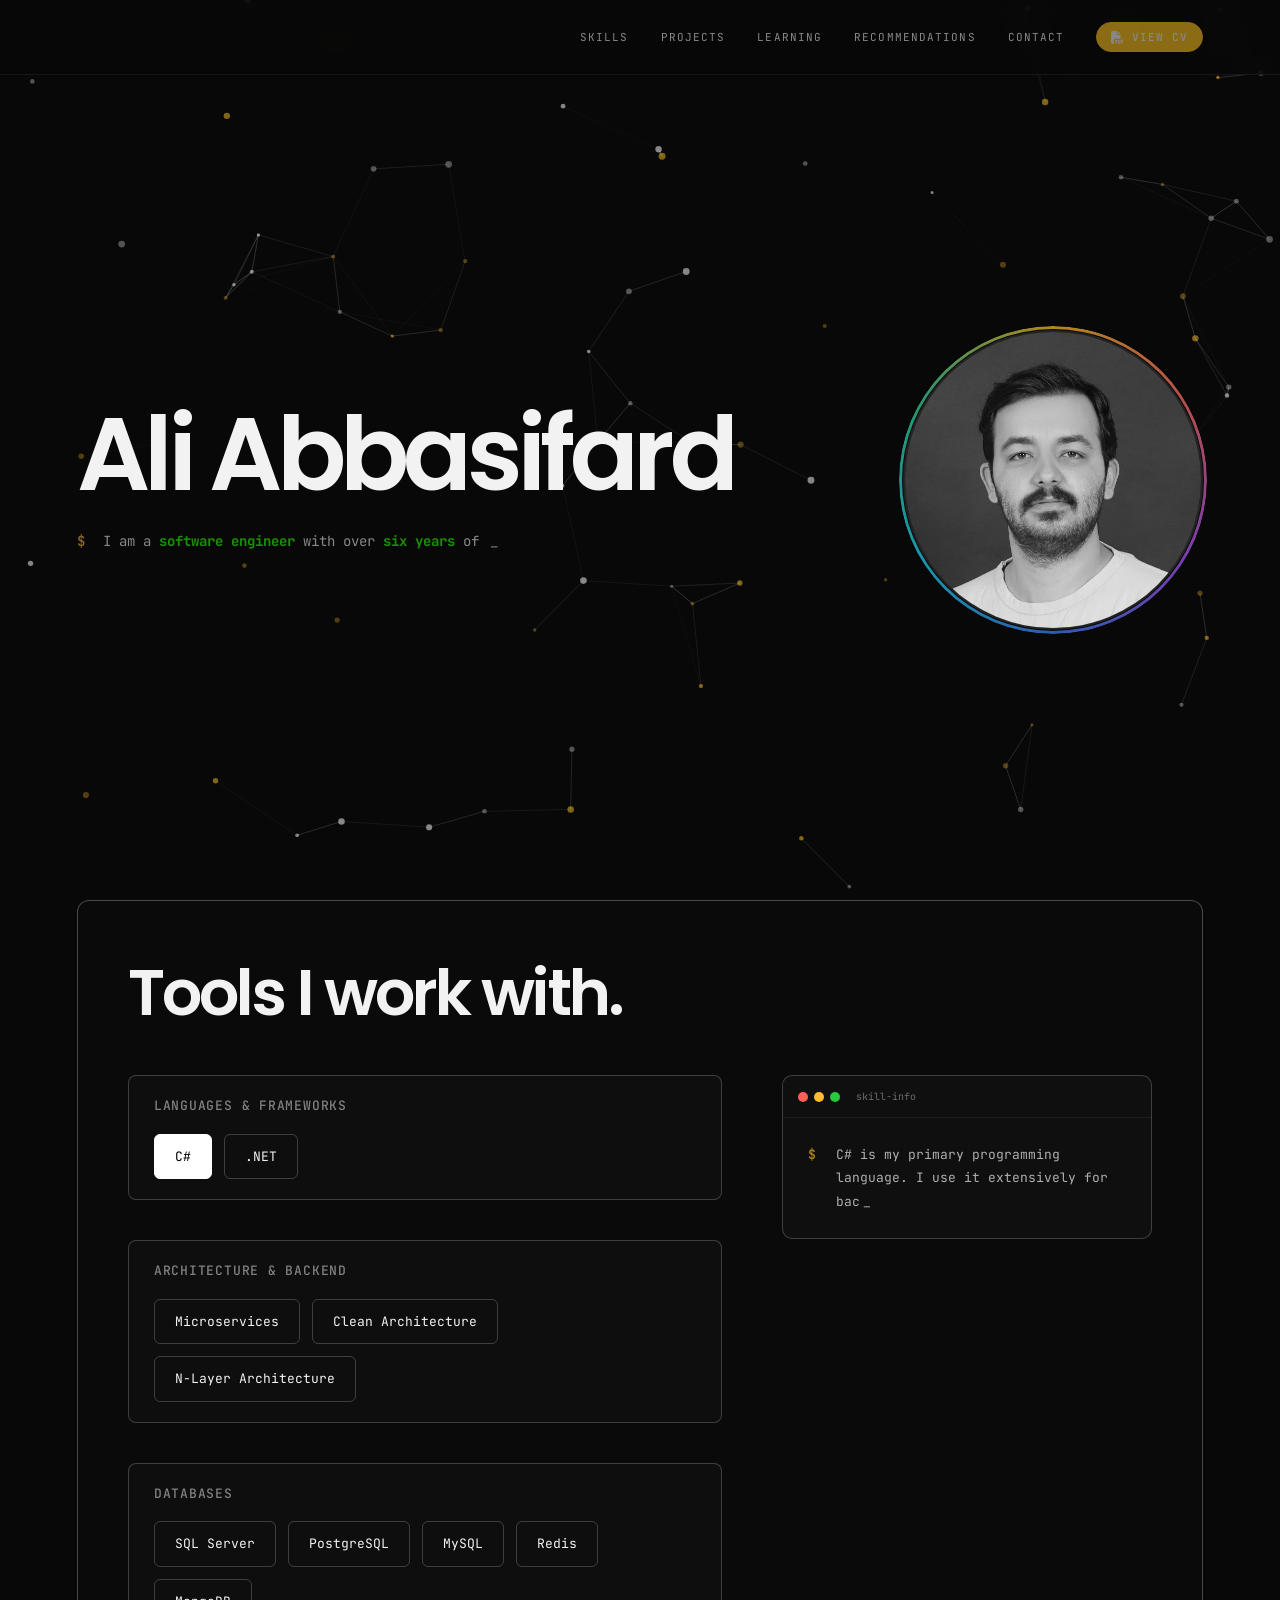
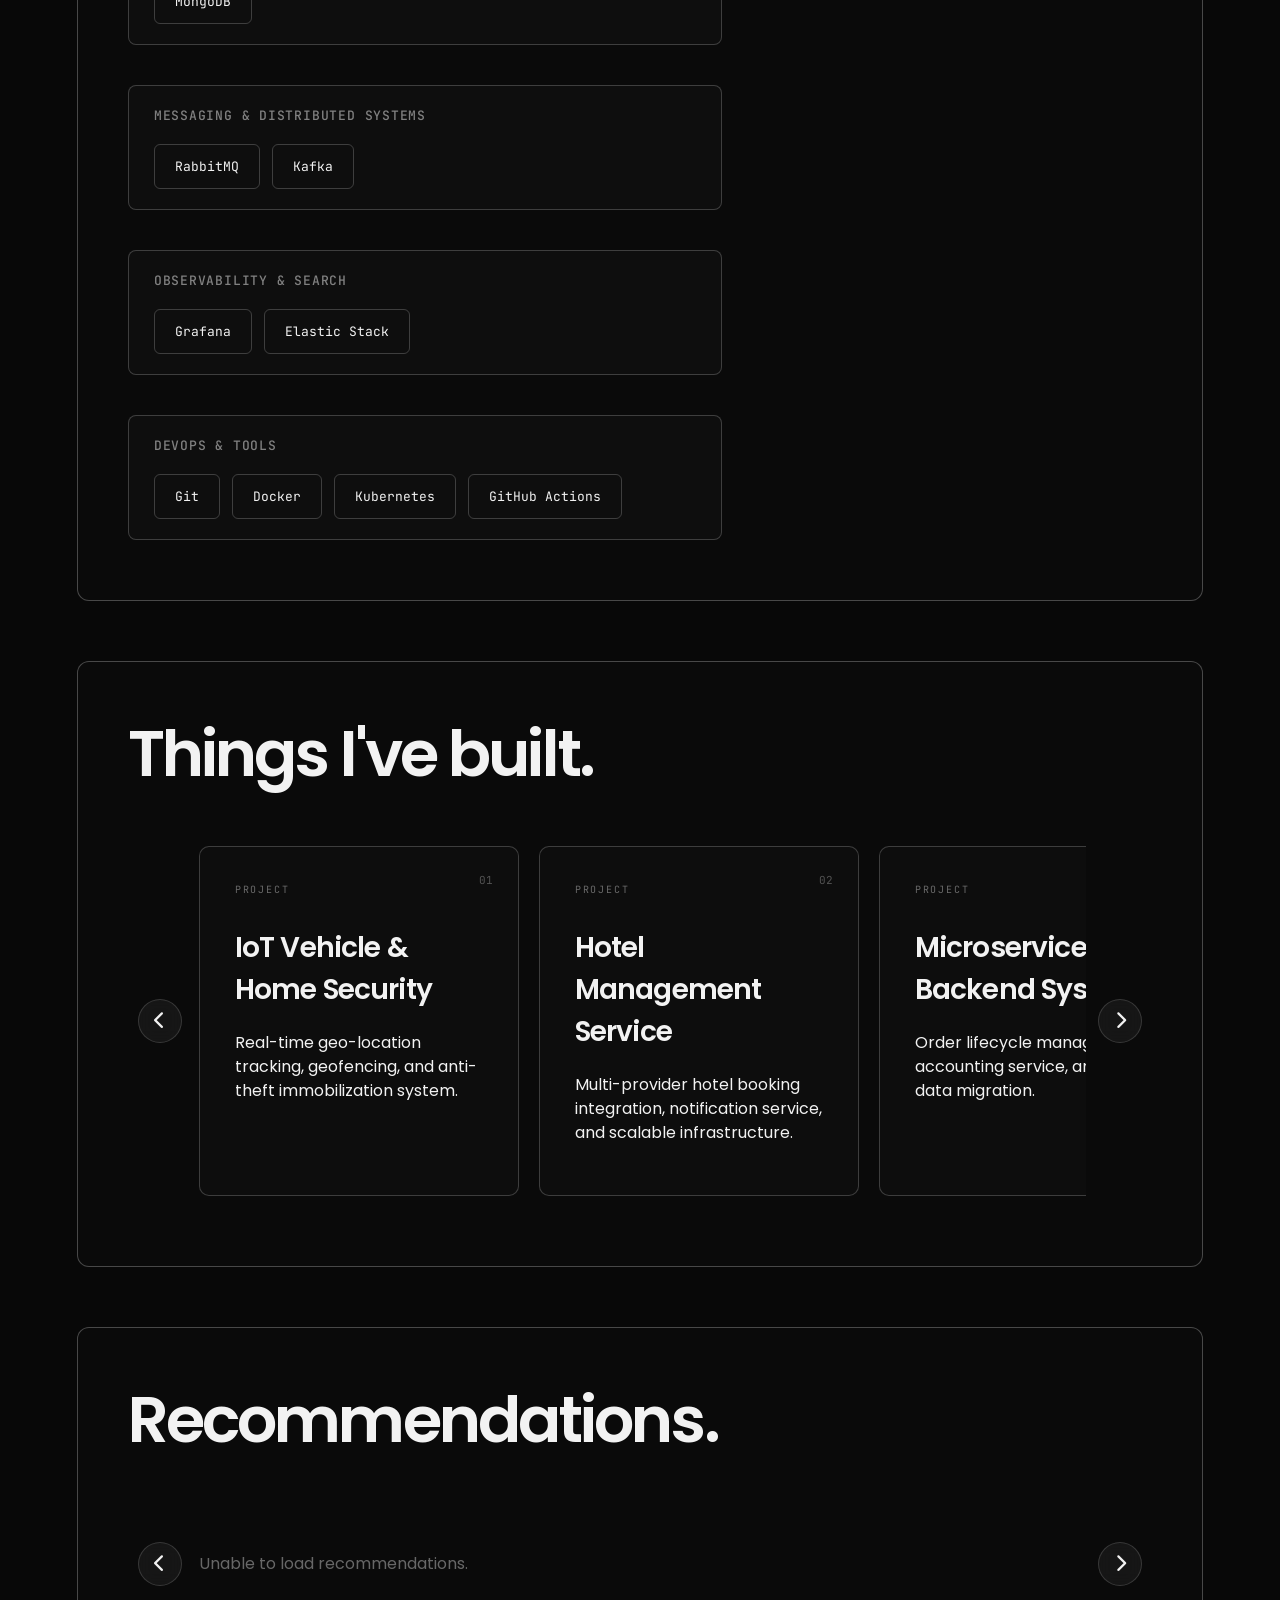
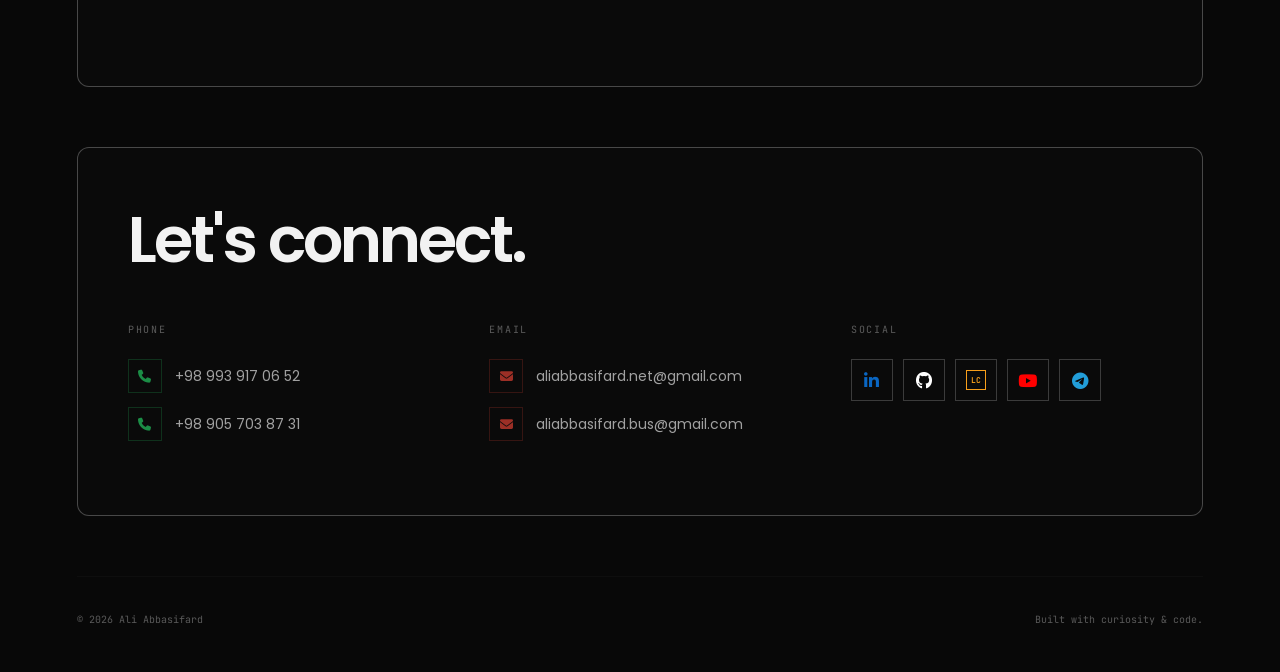
==== index.html @ a23c67a7 "add resume section" ====
<!DOCTYPE html>
<html lang="en">

<head>
    <meta charset="UTF-8">
    <meta name="viewport" content="width=device-width, initial-scale=1.0">
    <meta name="description" content="Ali Abbasifard — Software Engineer">
    <title>Ali Abbasifard | Software Engineer</title>

    <!-- Google Fonts -->
    <link rel="preconnect" href="https://fonts.googleapis.com">
    <link rel="preconnect" href="https://fonts.gstatic.com" crossorigin>
    <link
        href="https://fonts.googleapis.com/css2?family=Poppins:wght@300;400;500;600;700&family=JetBrains+Mono:wght@400;500&display=swap"
        rel="stylesheet">

    <!-- Font Awesome -->
    <link rel="stylesheet" href="https://cdnjs.cloudflare.com/ajax/libs/font-awesome/6.5.2/css/all.min.css">

    <!-- Main CSS -->
    <link rel="stylesheet" href="style.css">
</head>

<body>

    <!-- =====================================================
         ANIMATED BACKGROUND – PARTICLE NETWORK
         ===================================================== -->
    <canvas id="bgCanvas"></canvas>

    <!-- =====================================================
         NAVIGATION – Learning tab ADDED
         ===================================================== -->
    <header class="navbar">
        <nav class="navbar-links">
            <a href="#skills">Skills</a>
            <a href="#projects">Projects</a>
            <a href="learning.html">Learning</a>
            <a href="#recommendations">Recommendations</a>
            <a href="#contact">Contact</a>

            <!-- Single Resume button -->
            <a href="Ali_Abbasifard_Resume.pdf" target="_blank" rel="noopener noreferrer" class="resume-btn">
                <i class="fas fa-file-pdf"></i> View CV
            </a>
        </nav>
    </header>

    <main>
        <!-- =================================================
             HERO
             ================================================= -->
        <section class="hero">
            <div class="hero-content">
                <h1 class="hero-name">Ali Abbasifard</h1>
                <div class="hero-description">
                    <span class="terminal-prompt">$</span>
                    <span id="hero-description-typing" class="typing-text"></span>
                    <span class="typing-cursor">_</span>
                </div>
            </div>

            <div class="hero-profile" aria-label="Profile picture of Ali Abbasifard">
                <div class="profile-image-wrapper">
                    <img src="ali.jpg" alt="Ali Abbasifard">
                    <div class="profile-overlay"></div>
                </div>
            </div>
        </section>

        <!-- =================================================
             SKILLS
             ================================================= -->
        <section class="section skills-section" id="skills">
            <div class="section-header">
                <h2>Tools I work with.</h2>
            </div>

            <div class="skills-container">
                <div class="skills-list">
                    <div class="skill-category">
                        <h3>Languages &amp; Frameworks</h3>
                        <div class="skill-items">
                            <button class="skill-item" data-skill="csharp">C#</button>
                            <button class="skill-item" data-skill="dotnet">.NET</button>
                        </div>
                    </div>
                    <div class="skill-category">
                        <h3>Architecture &amp; Backend</h3>
                        <div class="skill-items">
                            <button class="skill-item" data-skill="microservices">Microservices</button>
                            <button class="skill-item" data-skill="clean-architecture">Clean Architecture</button>
                            <button class="skill-item" data-skill="n-layer">N-Layer Architecture</button>
                        </div>
                    </div>
                    <div class="skill-category">
                        <h3>Databases</h3>
                        <div class="skill-items">
                            <button class="skill-item" data-skill="sql-server">SQL Server</button>
                            <button class="skill-item" data-skill="postgresql">PostgreSQL</button>
                            <button class="skill-item" data-skill="mysql">MySQL</button>
                            <button class="skill-item" data-skill="redis">Redis</button>
                            <button class="skill-item" data-skill="mongodb">MongoDB</button>
                        </div>
                    </div>
                    <div class="skill-category">
                        <h3>Messaging &amp; Distributed Systems</h3>
                        <div class="skill-items">
                            <button class="skill-item" data-skill="rabbitmq">RabbitMQ</button>
                            <button class="skill-item" data-skill="kafka">Kafka</button>
                        </div>
                    </div>
                    <div class="skill-category">
                        <h3>Observability &amp; Search</h3>
                        <div class="skill-items">
                            <button class="skill-item" data-skill="grafana">Grafana</button>
                            <button class="skill-item" data-skill="elastic">Elastic Stack</button>
                        </div>
                    </div>
                    <div class="skill-category">
                        <h3>DevOps &amp; Tools</h3>
                        <div class="skill-items">
                            <button class="skill-item" data-skill="git">Git</button>
                            <button class="skill-item" data-skill="docker">Docker</button>
                            <button class="skill-item" data-skill="kubernetes">Kubernetes</button>
                            <button class="skill-item" data-skill="github-actions">GitHub Actions</button>
                        </div>
                    </div>
                </div>

                <div id="skill-explanation" class="skill-explanation">
                    <div class="skill-terminal-header">
                        <span class="dot-red"></span>
                        <span class="dot-yellow"></span>
                        <span class="dot-green"></span>
                        <label>skill-info</label>
                    </div>
                    <div class="skill-terminal-body">
                        <span class="terminal-prompt">$</span>
                        <span id="skill-explanation-text"></span>
                    </div>
                </div>
            </div>
        </section>

        <!-- =================================================
             PROJECTS – horizontal scroll with arrows
             ================================================= -->
        <section class="section projects-section" id="projects">
            <div class="section-header">
                <h2>Things I've built.</h2>
            </div>

            <div class="projects-scroll-wrapper">
                <button class="scroll-btn scroll-left" aria-label="Scroll left">
                    <i class="fas fa-chevron-left"></i>
                </button>

                <div class="projects-scroll-container" id="projectsScroll">
                    <div class="projects-grid">
                        <!-- PROJECT 1 – IoT Vehicle -->
                        <article class="project-card" data-project="1">
                            <span class="project-number">01</span>
                            <p class="project-label">PROJECT</p>
                            <h3>IoT Vehicle &amp; Home Security</h3>
                            <p>Real-time geo-location tracking, geofencing, and anti-theft immobilization system.</p>
                            <div class="project-animation">
                                <div class="map-scene">
                                    <svg class="map-svg" viewBox="0 0 400 300" preserveAspectRatio="xMidYMid meet">
                                        <rect width="400" height="300" fill="url(#bgGrad1)" rx="10" />
                                        <defs>
                                            <style>
                                                @keyframes gps1 {

                                                    0%,
                                                    20% {
                                                        opacity: 1;
                                                    }

                                                    21%,
                                                    100% {
                                                        opacity: 0;
                                                    }
                                                }

                                                @keyframes gps2 {

                                                    0%,
                                                    20% {
                                                        opacity: 0;
                                                    }

                                                    21%,
                                                    40% {
                                                        opacity: 1;
                                                    }

                                                    41%,
                                                    100% {
                                                        opacity: 0;
                                                    }
                                                }

                                                @keyframes gps3 {

                                                    0%,
                                                    40% {
                                                        opacity: 0;
                                                    }

                                                    41%,
                                                    60% {
                                                        opacity: 1;
                                                    }

                                                    61%,
                                                    100% {
                                                        opacity: 0;
                                                    }
                                                }

                                                @keyframes gps4 {

                                                    0%,
                                                    60% {
                                                        opacity: 0;
                                                    }

                                                    61%,
                                                    80% {
                                                        opacity: 1;
                                                    }

                                                    81%,
                                                    100% {
                                                        opacity: 0;
                                                    }
                                                }

                                                @keyframes gps5 {

                                                    0%,
                                                    80% {
                                                        opacity: 0;
                                                    }

                                                    81%,
                                                    100% {
                                                        opacity: 1;
                                                    }
                                                }

                                                .coord1 {
                                                    animation: gps1 4s infinite;
                                                }

                                                .coord2 {
                                                    animation: gps2 4s infinite;
                                                }

                                                .coord3 {
                                                    animation: gps3 4s infinite;
                                                }

                                                .coord4 {
                                                    animation: gps4 4s infinite;
                                                }

                                                .coord5 {
                                                    animation: gps5 4s infinite;
                                                }
                                            </style>
                                            <radialGradient id="bgGrad1" cx="30%" cy="40%" r="70%">
                                                <stop offset="0%" stop-color="#1a2a3a" />
                                                <stop offset="100%" stop-color="#0d1520" />
                                            </radialGradient>
                                            <filter id="glow1">
                                                <feDropShadow dx="0" dy="0" stdDeviation="4" flood-color="#fbbf24"
                                                    flood-opacity="0.6" />
                                            </filter>
                                        </defs>
                                        <g opacity="0.15">
                                            <line x1="0" y1="100" x2="400" y2="100" stroke="rgba(255,255,255,0.05)"
                                                stroke-width="1" />
                                            <line x1="0" y1="200" x2="400" y2="200" stroke="rgba(255,255,255,0.05)"
                                                stroke-width="1" />
                                            <line x1="133" y1="0" x2="133" y2="300" stroke="rgba(255,255,255,0.05)"
                                                stroke-width="1" />
                                            <line x1="266" y1="0" x2="266" y2="300" stroke="rgba(255,255,255,0.05)"
                                                stroke-width="1" />
                                        </g>
                                        <g>
                                            <path d="M 30 230 Q 200 40 370 230" fill="none" stroke="rgba(0,0,0,0.4)"
                                                stroke-width="28" stroke-linecap="round" />
                                            <path d="M 30 230 Q 200 40 370 230" fill="none" stroke="#2d3748"
                                                stroke-width="24" stroke-linecap="round" />
                                            <path d="M 30 230 Q 200 40 370 230" fill="none" stroke="#fbbf24"
                                                stroke-width="2" stroke-dasharray="6 10" stroke-linecap="round" />
                                            <path d="M 30 230 Q 200 40 370 230" fill="none" stroke="#3b82f6"
                                                stroke-width="3" stroke-dasharray="4 12" stroke-linecap="round"
                                                opacity="0.6">
                                                <animate attributeName="stroke-dashoffset" from="0" to="100" dur="2s"
                                                    repeatCount="indefinite" />
                                            </path>
                                        </g>
                                        <g>
                                            <animateMotion dur="4s" repeatCount="indefinite"
                                                path="M 30 230 Q 200 40 370 230" rotate="auto" />
                                            <text x="0" y="0"
                                                font-family="'Font Awesome 6 Free', 'Font Awesome 6 Pro', sans-serif"
                                                font-weight="900" font-size="32" fill="#fbbf24" text-anchor="middle"
                                                dominant-baseline="central" filter="url(#glow1)">
                                                
                                            </text>
                                            <g text-anchor="middle" dominant-baseline="central"
                                                font-family="'JetBrains Mono', monospace" font-size="9" fill="#22c55e">
                                                <text x="0" y="-28" class="coord1">📍 12.3456, 67.8901</text>
                                                <text x="0" y="-28" class="coord2">📍 12.3489, 67.8923</text>
                                                <text x="0" y="-28" class="coord3">📍 12.3521, 67.8954</text>
                                                <text x="0" y="-28" class="coord4">📍 12.3556, 67.8980</text>
                                                <text x="0" y="-28" class="coord5">📍 12.3590, 67.9005</text>
                                            </g>
                                        </g>
                                        <g>
                                            <circle cx="30" cy="230" r="14" fill="#22c55e" opacity="0.9" />
                                            <circle cx="30" cy="230" r="6" fill="#fff" />
                                            <text x="30" y="260" font-family="'JetBrains Mono', monospace"
                                                font-size="11" font-weight="700" fill="#22c55e"
                                                text-anchor="middle">A</text>
                                        </g>
                                        <g>
                                            <circle cx="370" cy="230" r="14" fill="#ef4444" opacity="0.9" />
                                            <circle cx="370" cy="230" r="6" fill="#fff" />
                                            <text x="370" y="260" font-family="'JetBrains Mono', monospace"
                                                font-size="11" font-weight="700" fill="#ef4444"
                                                text-anchor="middle">B</text>
                                            <circle cx="370" cy="230" r="20" fill="none" stroke="rgba(239,68,68,0.4)"
                                                stroke-width="2">
                                                <animate attributeName="r" from="14" to="28" dur="1.5s"
                                                    repeatCount="indefinite" />
                                                <animate attributeName="opacity" from="0.8" to="0" dur="1.5s"
                                                    repeatCount="indefinite" />
                                            </circle>
                                        </g>
                                        <text x="50" y="130" font-size="22" opacity="0.3">🌳</text>
                                        <text x="320" y="100" font-size="20" opacity="0.3">🌲</text>
                                        <text x="100" y="50" font-size="18" opacity="0.2">🏢</text>
                                        <text x="280" y="60" font-size="18" opacity="0.2">🏢</text>
                                        <text x="-40" y="40" font-size="30" opacity="0.1">
                                            ☁️
                                            <animate attributeName="x" from="-40" to="440" dur="15s"
                                                repeatCount="indefinite" />
                                        </text>
                                        <text x="440" y="80" font-size="25" opacity="0.1">
                                            ☁️
                                            <animate attributeName="x" from="440" to="-40" dur="15s"
                                                repeatCount="indefinite" />
                                        </text>
                                    </svg>
                                </div>
                            </div>
                        </article>

                        <!-- PROJECT 2 – Hotel Management -->
                        <article class="project-card" data-project="2">
                            <span class="project-number">02</span>
                            <p class="project-label">PROJECT</p>
                            <h3>Hotel Management Service</h3>
                            <p>Multi-provider hotel booking integration, notification service, and scalable
                                infrastructure.</p>
                            <div class="project-animation">
                                <div class="hotel-scene">
                                    <svg class="hotel-svg" viewBox="0 0 400 300" preserveAspectRatio="xMidYMid meet">
                                        <defs>
                                            <radialGradient id="hotelBg" cx="50%" cy="60%" r="80%">
                                                <stop offset="0%" stop-color="#1a2a3a" />
                                                <stop offset="100%" stop-color="#0d1520" />
                                            </radialGradient>
                                            <linearGradient id="buildingGrad" x1="0%" y1="0%" x2="0%" y2="100%">
                                                <stop offset="0%" stop-color="#4a5568" />
                                                <stop offset="100%" stop-color="#2d3748" />
                                            </linearGradient>
                                            <filter id="hotelGlow">
                                                <feDropShadow dx="0" dy="0" stdDeviation="3" flood-color="#fbbf24"
                                                    flood-opacity="0.4" />
                                            </filter>
                                        </defs>
                                        <rect width="400" height="300" fill="url(#hotelBg)" rx="10" />
                                        <g opacity="0.3">
                                            <circle cx="50" cy="30" r="1.5" fill="#fff">
                                                <animate attributeName="opacity" values="0.3;1;0.3" dur="2s"
                                                    repeatCount="indefinite" />
                                            </circle>
                                            <circle cx="120" cy="20" r="1" fill="#fff">
                                                <animate attributeName="opacity" values="0.5;1;0.5" dur="3s"
                                                    repeatCount="indefinite" />
                                            </circle>
                                            <circle cx="200" cy="15" r="1.5" fill="#fff">
                                                <animate attributeName="opacity" values="0.2;1;0.2" dur="2.5s"
                                                    repeatCount="indefinite" />
                                            </circle>
                                            <circle cx="300" cy="25" r="1" fill="#fff">
                                                <animate attributeName="opacity" values="0.4;1;0.4" dur="3.5s"
                                                    repeatCount="indefinite" />
                                            </circle>
                                            <circle cx="350" cy="10" r="1.5" fill="#fff">
                                                <animate attributeName="opacity" values="0.3;1;0.3" dur="2s"
                                                    repeatCount="indefinite" />
                                            </circle>
                                            <circle cx="80" cy="60" r="1" fill="#fff">
                                                <animate attributeName="opacity" values="0.5;1;0.5" dur="4s"
                                                    repeatCount="indefinite" />
                                            </circle>
                                            <circle cx="320" cy="50" r="1" fill="#fff">
                                                <animate attributeName="opacity" values="0.3;1;0.3" dur="3s"
                                                    repeatCount="indefinite" />
                                            </circle>
                                        </g>
                                        <rect x="0" y="220" width="400" height="80" fill="#1a202c" opacity="0.5" />
                                        <line x1="0" y1="220" x2="400" y2="220" stroke="rgba(255,255,255,0.05)"
                                            stroke-width="1" />
                                        <g>
                                            <rect x="140" y="100" width="120" height="140" fill="url(#buildingGrad)"
                                                rx="3" stroke="rgba(255,255,255,0.1)" stroke-width="1" />
                                            <rect x="155" y="85" width="90" height="18" fill="#fbbf24" rx="2"
                                                opacity="0.9" />
                                            <text x="200" y="98" font-family="'JetBrains Mono', monospace" font-size="9"
                                                font-weight="700" fill="#0d1520" text-anchor="middle">HOTEL</text>
                                            <rect x="185" y="200" width="30" height="40" fill="#1a202c" rx="2"
                                                stroke="rgba(255,255,255,0.1)" stroke-width="1" />
                                            <rect x="192" y="210" width="16" height="25" fill="#0d1520" rx="1"
                                                opacity="0.8" />
                                            <circle cx="210" cy="218" r="2" fill="#fbbf24" opacity="0.6" />
                                            <g opacity="0.6">
                                                <rect x="148" y="115" width="14" height="18" fill="#fbbf24" rx="1"
                                                    opacity="0.4" />
                                                <rect x="170" y="115" width="14" height="18" fill="#fbbf24" rx="1"
                                                    opacity="0.7" />
                                                <rect x="192" y="115" width="14" height="18" fill="#fbbf24" rx="1"
                                                    opacity="0.3" />
                                                <rect x="214" y="115" width="14" height="18" fill="#fbbf24" rx="1"
                                                    opacity="0.6" />
                                                <rect x="236" y="115" width="14" height="18" fill="#fbbf24" rx="1"
                                                    opacity="0.5" />
                                                <rect x="148" y="145" width="14" height="18" fill="#fbbf24" rx="1"
                                                    opacity="0.6" />
                                                <rect x="170" y="145" width="14" height="18" fill="#fbbf24" rx="1"
                                                    opacity="0.3" />
                                                <rect x="192" y="145" width="14" height="18" fill="#fbbf24" rx="1"
                                                    opacity="0.7" />
                                                <rect x="214" y="145" width="14" height="18" fill="#fbbf24" rx="1"
                                                    opacity="0.4" />
                                                <rect x="236" y="145" width="14" height="18" fill="#fbbf24" rx="1"
                                                    opacity="0.6" />
                                                <rect x="148" y="175" width="14" height="18" fill="#fbbf24" rx="1"
                                                    opacity="0.5" />
                                                <rect x="170" y="175" width="14" height="18" fill="#fbbf24" rx="1"
                                                    opacity="0.7" />
                                                <rect x="192" y="175" width="14" height="18" fill="#fbbf24" rx="1"
                                                    opacity="0.3" />
                                                <rect x="214" y="175" width="14" height="18" fill="#fbbf24" rx="1"
                                                    opacity="0.6" />
                                                <rect x="236" y="175" width="14" height="18" fill="#fbbf24" rx="1"
                                                    opacity="0.4" />
                                            </g>
                                            <rect x="140" y="100" width="120" height="140" rx="3" fill="none"
                                                stroke="rgba(251,191,36,0.1)" stroke-width="2">
                                                <animate attributeName="stroke-opacity" values="0.1;0.3;0.1" dur="3s"
                                                    repeatCount="indefinite" />
                                            </rect>
                                        </g>
                                        <g>
                                            <animateMotion dur="6s" repeatCount="indefinite"
                                                path="M -80 210 Q 60 210 150 210" rotate="auto" />
                                            <rect x="-25" y="-16" width="50" height="18" fill="#fbbf24" rx="4" />
                                            <rect x="-16" y="-24" width="28" height="10" fill="#eab308" rx="3" />
                                            <rect x="-13" y="-21" width="10" height="6" fill="#0d1520" rx="1"
                                                opacity="0.5" />
                                            <rect x="1" y="-21" width="10" height="6" fill="#0d1520" rx="1"
                                                opacity="0.5" />
                                            <circle cx="0" cy="-20" r="3" fill="#f2f2f2" opacity="0.8" />
                                            <rect x="-1.5" y="-17" width="3" height="6" fill="#f2f2f2" rx="1"
                                                opacity="0.8" />
                                            <circle cx="-16" cy="4" r="5" fill="#1a202c" />
                                            <circle cx="16" cy="4" r="5" fill="#1a202c" />
                                            <rect x="25" y="-12" width="4" height="6" fill="#fef08a" rx="1" />
                                            <rect x="25" y="1" width="4" height="6" fill="#fef08a" rx="1" />
                                            <rect x="-29" y="-12" width="4" height="6" fill="#ef4444" rx="1" />
                                            <rect x="-29" y="1" width="4" height="6" fill="#ef4444" rx="1" />
                                            <rect x="-10" y="-28" width="20" height="5" fill="#ef4444" rx="1" />
                                            <text x="0" y="-24.5" font-family="'JetBrains Mono', monospace"
                                                font-size="5" font-weight="700" fill="#fff"
                                                text-anchor="middle">TAXI</text>
                                        </g>
                                        <g opacity="0.4">
                                            <rect x="80" y="190" width="3" height="30" fill="#4a5568" />
                                            <circle cx="81.5" cy="190" r="4" fill="#fbbf24" opacity="0.3">
                                                <animate attributeName="opacity" values="0.3;0.6;0.3" dur="2s"
                                                    repeatCount="indefinite" />
                                            </circle>
                                            <line x1="75" y1="190" x2="88" y2="190" stroke="#4a5568" stroke-width="2" />
                                        </g>
                                        <text x="40" y="220" font-size="18" opacity="0.3">🌳</text>
                                        <text x="330" y="220" font-size="18" opacity="0.3">🌳</text>
                                        <rect x="185" y="240" width="30" height="3" fill="#eab308" rx="1"
                                            opacity="0.3" />
                                    </svg>
                                </div>
                            </div>
                        </article>

                        <!-- PROJECT 3 – Microservices & Backend Systems -->
                        <article class="project-card" data-project="3">
                            <span class="project-number">03</span>
                            <p class="project-label">PROJECT</p>
                            <h3>Microservices &amp; Backend Systems</h3>
                            <p>Order lifecycle management, accounting service, and legacy data migration.</p>
                            <div class="project-animation">
                                <div class="delivery-scene">
                                    <svg class="delivery-svg" viewBox="0 0 400 300" preserveAspectRatio="xMidYMid meet">
                                        <defs>
                                            <radialGradient id="rainBg" cx="50%" cy="30%" r="80%">
                                                <stop offset="0%" stop-color="#0a1628" />
                                                <stop offset="100%" stop-color="#050a14" />
                                            </radialGradient>
                                            <filter id="itemGlow">
                                                <feDropShadow dx="0" dy="2" stdDeviation="3" flood-color="#fff"
                                                    flood-opacity="0.1" />
                                            </filter>
                                        </defs>
                                        <rect width="400" height="300" fill="url(#rainBg)" rx="10" />
                                        <g opacity="0.08">
                                            <line x1="30" y1="0" x2="25" y2="300" stroke="#60a5fa" stroke-width="0.5">
                                                <animate attributeName="y1" values="-20;320" dur="0.8s"
                                                    repeatCount="indefinite" />
                                                <animate attributeName="y2" values="20;340" dur="0.8s"
                                                    repeatCount="indefinite" />
                                            </line>
                                            <line x1="80" y1="0" x2="75" y2="300" stroke="#60a5fa" stroke-width="0.5">
                                                <animate attributeName="y1" values="-40;300" dur="0.9s"
                                                    repeatCount="indefinite" />
                                                <animate attributeName="y2" values="0;340" dur="0.9s"
                                                    repeatCount="indefinite" />
                                            </line>
                                            <line x1="140" y1="0" x2="135" y2="300" stroke="#60a5fa" stroke-width="0.5">
                                                <animate attributeName="y1" values="-10;310" dur="0.7s"
                                                    repeatCount="indefinite" />
                                                <animate attributeName="y2" values="30;350" dur="0.7s"
                                                    repeatCount="indefinite" />
                                            </line>
                                            <line x1="200" y1="0" x2="195" y2="300" stroke="#60a5fa" stroke-width="0.5">
                                                <animate attributeName="y1" values="-30;290" dur="0.85s"
                                                    repeatCount="indefinite" />
                                                <animate attributeName="y2" values="10;330" dur="0.85s"
                                                    repeatCount="indefinite" />
                                            </line>
                                            <line x1="260" y1="0" x2="255" y2="300" stroke="#60a5fa" stroke-width="0.5">
                                                <animate attributeName="y1" values="-50;270" dur="0.75s"
                                                    repeatCount="indefinite" />
                                                <animate attributeName="y2" values="-10;310" dur="0.75s"
                                                    repeatCount="indefinite" />
                                            </line>
                                            <line x1="320" y1="0" x2="315" y2="300" stroke="#60a5fa" stroke-width="0.5">
                                                <animate attributeName="y1" values="-15;305" dur="0.95s"
                                                    repeatCount="indefinite" />
                                                <animate attributeName="y2" values="25;345" dur="0.95s"
                                                    repeatCount="indefinite" />
                                            </line>
                                            <line x1="370" y1="0" x2="365" y2="300" stroke="#60a5fa" stroke-width="0.5">
                                                <animate attributeName="y1" values="-60;260" dur="0.65s"
                                                    repeatCount="indefinite" />
                                                <animate attributeName="y2" values="-20;320" dur="0.65s"
                                                    repeatCount="indefinite" />
                                            </line>
                                        </g>
                                        <g opacity="0.03">
                                            <line x1="0" y1="60" x2="400" y2="60" stroke="#60a5fa" stroke-width="0.5" />
                                            <line x1="0" y1="120" x2="400" y2="120" stroke="#60a5fa"
                                                stroke-width="0.5" />
                                            <line x1="0" y1="180" x2="400" y2="180" stroke="#60a5fa"
                                                stroke-width="0.5" />
                                            <line x1="0" y1="240" x2="400" y2="240" stroke="#60a5fa"
                                                stroke-width="0.5" />
                                            <line x1="100" y1="0" x2="100" y2="300" stroke="#60a5fa"
                                                stroke-width="0.5" />
                                            <line x1="200" y1="0" x2="200" y2="300" stroke="#60a5fa"
                                                stroke-width="0.5" />
                                            <line x1="300" y1="0" x2="300" y2="300" stroke="#60a5fa"
                                                stroke-width="0.5" />
                                        </g>
                                        <g filter="url(#itemGlow)">
                                            <text x="0" y="0" font-size="18" opacity="0.9">🍎
                                                <animate attributeName="y" values="-30;330" dur="1.8s"
                                                    repeatCount="indefinite" />
                                                <animate attributeName="x" values="30;32;30" dur="1.8s"
                                                    repeatCount="indefinite" />
                                            </text>
                                        </g>
                                        <g filter="url(#itemGlow)">
                                            <text x="0" y="0" font-size="16" opacity="0.85">🥕
                                                <animate attributeName="y" values="-80;340" dur="2.2s"
                                                    repeatCount="indefinite" />
                                                <animate attributeName="x" values="25;27;25" dur="2.2s"
                                                    repeatCount="indefinite" />
                                            </text>
                                        </g>
                                        <g filter="url(#itemGlow)">
                                            <text x="0" y="0" font-size="18" opacity="0.9">🍌
                                                <animate attributeName="y" values="-50;350" dur="2.0s"
                                                    repeatCount="indefinite" />
                                                <animate attributeName="x" values="70;68;70" dur="2.0s"
                                                    repeatCount="indefinite" />
                                            </text>
                                        </g>
                                        <g filter="url(#itemGlow)">
                                            <text x="0" y="0" font-size="16" opacity="0.85">🍅
                                                <animate attributeName="y" values="-120;360" dur="2.5s"
                                                    repeatCount="indefinite" />
                                                <animate attributeName="x" values="65;67;65" dur="2.5s"
                                                    repeatCount="indefinite" />
                                            </text>
                                        </g>
                                        <g filter="url(#itemGlow)">
                                            <text x="0" y="0" font-size="18" opacity="0.9">🍞
                                                <animate attributeName="y" values="-20;340" dur="1.6s"
                                                    repeatCount="indefinite" />
                                                <animate attributeName="x" values="110;108;110" dur="1.6s"
                                                    repeatCount="indefinite" />
                                            </text>
                                        </g>
                                        <g filter="url(#itemGlow)">
                                            <text x="0" y="0" font-size="16" opacity="0.8">🧀
                                                <animate attributeName="y" values="-90;350" dur="2.3s"
                                                    repeatCount="indefinite" />
                                                <animate attributeName="x" values="105;107;105" dur="2.3s"
                                                    repeatCount="indefinite" />
                                            </text>
                                        </g>
                                        <g filter="url(#itemGlow)">
                                            <text x="0" y="0" font-size="18" opacity="0.9">🥩
                                                <animate attributeName="y" values="-60;360" dur="2.1s"
                                                    repeatCount="indefinite" />
                                                <animate attributeName="x" values="150;148;150" dur="2.1s"
                                                    repeatCount="indefinite" />
                                            </text>
                                        </g>
                                        <g filter="url(#itemGlow)">
                                            <text x="0" y="0" font-size="16" opacity="0.85">🍊
                                                <animate attributeName="y" values="-140;370" dur="2.6s"
                                                    repeatCount="indefinite" />
                                                <animate attributeName="x" values="145;147;145" dur="2.6s"
                                                    repeatCount="indefinite" />
                                            </text>
                                        </g>
                                        <g filter="url(#itemGlow)">
                                            <text x="0" y="0" font-size="18" opacity="0.9">🥦
                                                <animate attributeName="y" values="-40;350" dur="1.7s"
                                                    repeatCount="indefinite" />
                                                <animate attributeName="x" values="190;188;190" dur="1.7s"
                                                    repeatCount="indefinite" />
                                            </text>
                                        </g>
                                        <g filter="url(#itemGlow)">
                                            <text x="0" y="0" font-size="16" opacity="0.85">🍋
                                                <animate attributeName="y" values="-100;360" dur="2.4s"
                                                    repeatCount="indefinite" />
                                                <animate attributeName="x" values="185;187;185" dur="2.4s"
                                                    repeatCount="indefinite" />
                                            </text>
                                        </g>
                                        <g filter="url(#itemGlow)">
                                            <text x="0" y="0" font-size="18" opacity="0.9">🍆
                                                <animate attributeName="y" values="-30;340" dur="1.5s"
                                                    repeatCount="indefinite" />
                                                <animate attributeName="x" values="230;228;230" dur="1.5s"
                                                    repeatCount="indefinite" />
                                            </text>
                                        </g>
                                        <g filter="url(#itemGlow)">
                                            <text x="0" y="0" font-size="16" opacity="0.85">🍓
                                                <animate attributeName="y" values="-110;350" dur="2.2s"
                                                    repeatCount="indefinite" />
                                                <animate attributeName="x" values="225;227;225" dur="2.2s"
                                                    repeatCount="indefinite" />
                                            </text>
                                        </g>
                                        <g filter="url(#itemGlow)">
                                            <text x="0" y="0" font-size="18" opacity="0.9">🌽
                                                <animate attributeName="y" values="-70;360" dur="2.0s"
                                                    repeatCount="indefinite" />
                                                <animate attributeName="x" values="270;268;270" dur="2.0s"
                                                    repeatCount="indefinite" />
                                            </text>
                                        </g>
                                        <g filter="url(#itemGlow)">
                                            <text x="0" y="0" font-size="16" opacity="0.8">🥖
                                                <animate attributeName="y" values="-130;370" dur="2.5s"
                                                    repeatCount="indefinite" />
                                                <animate attributeName="x" values="265;267;265" dur="2.5s"
                                                    repeatCount="indefinite" />
                                            </text>
                                        </g>
                                        <g filter="url(#itemGlow)">
                                            <text x="0" y="0" font-size="18" opacity="0.9">🍇
                                                <animate attributeName="y" values="-20;330" dur="1.6s"
                                                    repeatCount="indefinite" />
                                                <animate attributeName="x" values="310;312;310" dur="1.6s"
                                                    repeatCount="indefinite" />
                                            </text>
                                        </g>
                                        <g filter="url(#itemGlow)">
                                            <text x="0" y="0" font-size="16" opacity="0.85">🫐
                                                <animate attributeName="y" values="-90;340" dur="2.3s"
                                                    repeatCount="indefinite" />
                                                <animate attributeName="x" values="305;307;305" dur="2.3s"
                                                    repeatCount="indefinite" />
                                            </text>
                                        </g>
                                        <g filter="url(#itemGlow)">
                                            <text x="0" y="0" font-size="18" opacity="0.9">🥝
                                                <animate attributeName="y" values="-50;350" dur="1.9s"
                                                    repeatCount="indefinite" />
                                                <animate attributeName="x" values="350;348;350" dur="1.9s"
                                                    repeatCount="indefinite" />
                                            </text>
                                        </g>
                                        <g filter="url(#itemGlow)">
                                            <text x="0" y="0" font-size="16" opacity="0.85">🍑
                                                <animate attributeName="y" values="-120;360" dur="2.4s"
                                                    repeatCount="indefinite" />
                                                <animate attributeName="x" values="345;347;345" dur="2.4s"
                                                    repeatCount="indefinite" />
                                            </text>
                                        </g>
                                        <circle cx="0" cy="0" r="1.5" fill="#60a5fa" opacity="0.15">
                                            <animate attributeName="cy" values="-10;310" dur="0.6s"
                                                repeatCount="indefinite" />
                                            <animate attributeName="cx" values="45;43;45" dur="0.6s"
                                                repeatCount="indefinite" />
                                        </circle>
                                        <circle cx="0" cy="0" r="1" fill="#34d399" opacity="0.1">
                                            <animate attributeName="cy" values="-20;320" dur="0.7s"
                                                repeatCount="indefinite" />
                                            <animate attributeName="cx" values="125;127;125" dur="0.7s"
                                                repeatCount="indefinite" />
                                        </circle>
                                        <circle cx="0" cy="0" r="1.5" fill="#fbbf24" opacity="0.1">
                                            <animate attributeName="cy" values="-30;330" dur="0.5s"
                                                repeatCount="indefinite" />
                                            <animate attributeName="cx" values="205;203;205" dur="0.5s"
                                                repeatCount="indefinite" />
                                        </circle>
                                        <circle cx="0" cy="0" r="1" fill="#60a5fa" opacity="0.12">
                                            <animate attributeName="cy" values="-15;315" dur="0.8s"
                                                repeatCount="indefinite" />
                                            <animate attributeName="cx" values="285;287;285" dur="0.8s"
                                                repeatCount="indefinite" />
                                        </circle>
                                        <circle cx="0" cy="0" r="1.5" fill="#34d399" opacity="0.08">
                                            <animate attributeName="cy" values="-40;340" dur="0.9s"
                                                repeatCount="indefinite" />
                                            <animate attributeName="cx" values="165;163;165" dur="0.9s"
                                                repeatCount="indefinite" />
                                        </circle>
                                        <circle cx="0" cy="0" r="1" fill="#fbbf24" opacity="0.1">
                                            <animate attributeName="cy" values="-25;325" dur="0.55s"
                                                repeatCount="indefinite" />
                                            <animate attributeName="cx" values="90;88;90" dur="0.55s"
                                                repeatCount="indefinite" />
                                        </circle>
                                    </svg>
                                </div>
                            </div>
                        </article>

                        <!-- PROJECT 4 – Chat Application -->
                        <article class="project-card" data-project="4">
                            <span class="project-number">04</span>
                            <p class="project-label">PROJECT</p>
                            <h3>Chat Application</h3>
                            <p>Developed a chat system similar to modern messaging applications using .NET, Redis,
                                RabbitMQ, MongoDB and PostgreSQL.</p>
                            <div class="project-animation">
                                <div class="chat-scene">
                                    <svg class="chat-svg" viewBox="0 0 400 300" preserveAspectRatio="xMidYMid meet">
                                        <defs>
                                            <radialGradient id="chatBg" cx="50%" cy="40%" r="70%">
                                                <stop offset="0%" stop-color="#0f1a2e" />
                                                <stop offset="100%" stop-color="#050a14" />
                                            </radialGradient>
                                            <filter id="chatGlow">
                                                <feDropShadow dx="0" dy="0" stdDeviation="4" flood-color="#60a5fa"
                                                    flood-opacity="0.2" />
                                            </filter>
                                            <linearGradient id="bubbleFrom" x1="0%" y1="0%" x2="100%" y2="100%">
                                                <stop offset="0%" stop-color="#3b82f6" />
                                                <stop offset="100%" stop-color="#2563eb" />
                                            </linearGradient>
                                            <linearGradient id="bubbleTo" x1="0%" y1="0%" x2="100%" y2="100%">
                                                <stop offset="0%" stop-color="#1e293b" />
                                                <stop offset="100%" stop-color="#0f172a" />
                                            </linearGradient>
                                        </defs>
                                        <rect width="400" height="300" fill="url(#chatBg)" rx="10" />
                                        <rect x="30" y="20" width="340" height="260" rx="12" fill="#0d1520"
                                            stroke="rgba(255,255,255,0.05)" stroke-width="1" />
                                        <rect x="30" y="20" width="340" height="35" rx="12" fill="#1a2a3a"
                                            stroke="rgba(255,255,255,0.05)" stroke-width="1" />
                                        <text x="55" y="42" font-family="'JetBrains Mono', monospace" font-size="8"
                                            fill="#f2f2f2" opacity="0.7">💬</text>
                                        <text x="75" y="42" font-family="'JetBrains Mono', monospace" font-size="9"
                                            fill="#f2f2f2" opacity="0.8">Chat</text>
                                        <circle cx="330" cy="35" r="3" fill="#34d399" />
                                        <circle cx="342" cy="35" r="3" fill="#fbbf24" />
                                        <circle cx="354" cy="35" r="3" fill="#ef4444" />
                                        <line x1="30" y1="55" x2="370" y2="55" stroke="rgba(255,255,255,0.05)"
                                            stroke-width="1" />
                                        <g filter="url(#chatGlow)" opacity="0">
                                            <rect x="45" y="65" width="140" height="28" rx="12"
                                                fill="url(#bubbleFrom)" />
                                            <text x="58" y="83" font-family="'Courier New', monospace" font-size="8"
                                                fill="#fff" opacity="0.9">Hey! How's the chat app?</text>
                                            <animate attributeName="opacity" values="0;0;1;1;0;0" dur="6s"
                                                repeatCount="indefinite" keyTimes="0;0.05;0.15;0.65;0.85;1" />
                                        </g>
                                        <text x="50" y="60" font-family="'JetBrains Mono', monospace" font-size="5"
                                            fill="rgba(255,255,255,0.15)" opacity="0">
                                            ● ● ●
                                            <animate attributeName="opacity" values="0;0;1;1;0;0" dur="6s"
                                                repeatCount="indefinite" keyTimes="0;0.05;0.15;0.65;0.85;1" />
                                        </text>
                                        <g filter="url(#chatGlow)" opacity="0">
                                            <rect x="180" y="100" width="160" height="28" rx="12" fill="url(#bubbleTo)"
                                                stroke="rgba(255,255,255,0.05)" stroke-width="1" />
                                            <text x="193" y="118" font-family="'Courier New', monospace" font-size="8"
                                                fill="#f2f2f2" opacity="0.9">It's going great! Built with .NET</text>
                                            <animate attributeName="opacity" values="0;0;1;1;0;0" dur="6s"
                                                repeatCount="indefinite" keyTimes="0;0.25;0.35;0.65;0.85;1" />
                                        </g>
                                        <g filter="url(#chatGlow)" opacity="0">
                                            <rect x="45" y="140" width="170" height="28" rx="12"
                                                fill="url(#bubbleFrom)" />
                                            <text x="58" y="158" font-family="'Courier New', monospace" font-size="8"
                                                fill="#fff" opacity="0.9">Awesome! Redis &amp; RabbitMQ?</text>
                                            <animate attributeName="opacity" values="0;0;1;1;0;0" dur="6s"
                                                repeatCount="indefinite" keyTimes="0;0.45;0.55;0.65;0.85;1" />
                                        </g>
                                        <g filter="url(#chatGlow)" opacity="0">
                                            <rect x="180" y="175" width="150" height="28" rx="12" fill="url(#bubbleTo)"
                                                stroke="rgba(255,255,255,0.05)" stroke-width="1" />
                                            <text x="193" y="193" font-family="'Courier New', monospace" font-size="8"
                                                fill="#f2f2f2" opacity="0.9">Yes! Real-time messaging 🚀</text>
                                            <animate attributeName="opacity" values="0;0;1;1;0;0" dur="6s"
                                                repeatCount="indefinite" keyTimes="0;0.65;0.75;0.85;0.95;1" />
                                        </g>
                                        <g opacity="0">
                                            <rect x="45" y="215" width="50" height="22" rx="11" fill="#1a2a3a"
                                                stroke="rgba(255,255,255,0.05)" stroke-width="1" />
                                            <circle cx="58" cy="226" r="3" fill="#94a3b8">
                                                <animate attributeName="cy" values="226;222;226" dur="0.6s"
                                                    repeatCount="indefinite" begin="0s" />
                                            </circle>
                                            <circle cx="68" cy="226" r="3" fill="#94a3b8">
                                                <animate attributeName="cy" values="226;222;226" dur="0.6s"
                                                    repeatCount="indefinite" begin="0.2s" />
                                            </circle>
                                            <circle cx="78" cy="226" r="3" fill="#94a3b8">
                                                <animate attributeName="cy" values="226;222;226" dur="0.6s"
                                                    repeatCount="indefinite" begin="0.4s" />
                                            </circle>
                                            <animate attributeName="opacity" values="0;0;1;1;0;0" dur="6s"
                                                repeatCount="indefinite" keyTimes="0;0.7;0.75;0.85;0.95;1" />
                                        </g>
                                        <rect x="35" y="248" width="330" height="28" rx="14" fill="#1a2a3a"
                                            stroke="rgba(255,255,255,0.05)" stroke-width="1" />
                                        <text x="50" y="266" font-family="'Courier New', monospace" font-size="7"
                                            fill="rgba(255,255,255,0.2)">Type a message...</text>
                                        <circle cx="350" cy="262" r="10" fill="#3b82f6">
                                            <animate attributeName="r" values="10;11;10" dur="2s"
                                                repeatCount="indefinite" />
                                        </circle>
                                        <text x="347" y="264" font-family="'Font Awesome 6 Free', sans-serif"
                                            font-weight="900" font-size="7" fill="#fff" opacity="0.8">➤</text>
                                    </svg>
                                </div>
                            </div>
                        </article>

                        <!-- PROJECT 5 – Jira Chrome Extension -->
                        <article class="project-card" data-project="5">
                            <span class="project-number">05</span>
                            <p class="project-label">PROJECT</p>
                            <h3>Jira Chrome Extension</h3>
                            <p>Task management, time tracking, and reporting directly from your browser.</p>
                            <div class="project-animation">
                                <div class="jira-scene">
                                    <svg class="jira-svg" viewBox="0 0 400 300" preserveAspectRatio="xMidYMid meet">
                                        <defs>
                                            <radialGradient id="jiraBg" cx="50%" cy="40%" r="70%">
                                                <stop offset="0%" stop-color="#0f1a2e" />
                                                <stop offset="100%" stop-color="#050a14" />
                                            </radialGradient>
                                            <linearGradient id="jiraBlue" x1="0%" y1="0%" x2="100%" y2="100%">
                                                <stop offset="0%" stop-color="#0052cc" />
                                                <stop offset="100%" stop-color="#2684ff" />
                                            </linearGradient>
                                            <linearGradient id="jiraGreen" x1="0%" y1="0%" x2="100%" y2="100%">
                                                <stop offset="0%" stop-color="#00875a" />
                                                <stop offset="100%" stop-color="#36b37e" />
                                            </linearGradient>
                                            <linearGradient id="jiraYellow" x1="0%" y1="0%" x2="100%" y2="100%">
                                                <stop offset="0%" stop-color="#ff8b00" />
                                                <stop offset="100%" stop-color="#ffab00" />
                                            </linearGradient>
                                            <linearGradient id="jiraRed" x1="0%" y1="0%" x2="100%" y2="100%">
                                                <stop offset="0%" stop-color="#de350b" />
                                                <stop offset="100%" stop-color="#ff5630" />
                                            </linearGradient>
                                            <filter id="jiraGlow">
                                                <feDropShadow dx="0" dy="0" stdDeviation="4" flood-color="#2684ff"
                                                    flood-opacity="0.15" />
                                            </filter>
                                        </defs>
                                        <rect width="400" height="300" fill="url(#jiraBg)" rx="10" />
                                        <text x="50" y="30" font-family="'JetBrains Mono', monospace" font-size="10"
                                            fill="#2684ff" opacity="0.6">JIRA</text>
                                        <text x="100" y="30" font-family="'JetBrains Mono', monospace" font-size="7"
                                            fill="rgba(255,255,255,0.15)">● EXTENSION</text>
                                        <rect x="20" y="45" width="360" height="235" rx="8" fill="#1a1a2e"
                                            stroke="rgba(255,255,255,0.05)" stroke-width="1" />
                                        <rect x="30" y="55" width="100" height="215" rx="6" fill="#111827"
                                            stroke="rgba(255,255,255,0.05)" stroke-width="0.5" />
                                        <text x="80" y="73" font-family="'Courier New', monospace" font-size="7"
                                            fill="rgba(255,255,255,0.4)" text-anchor="middle">TO DO</text>
                                        <line x1="35" y1="80" x2="125" y2="80" stroke="rgba(255,255,255,0.05)"
                                            stroke-width="1" />
                                        <rect x="150" y="55" width="100" height="215" rx="6" fill="#111827"
                                            stroke="rgba(255,255,255,0.05)" stroke-width="0.5" />
                                        <text x="200" y="73" font-family="'Courier New', monospace" font-size="7"
                                            fill="rgba(255,255,255,0.4)" text-anchor="middle">IN PROGRESS</text>
                                        <line x1="155" y1="80" x2="245" y2="80" stroke="rgba(255,255,255,0.05)"
                                            stroke-width="1" />
                                        <rect x="270" y="55" width="100" height="215" rx="6" fill="#111827"
                                            stroke="rgba(255,255,255,0.05)" stroke-width="0.5" />
                                        <text x="320" y="73" font-family="'Courier New', monospace" font-size="7"
                                            fill="rgba(255,255,255,0.4)" text-anchor="middle">DONE</text>
                                        <line x1="275" y1="80" x2="365" y2="80" stroke="rgba(255,255,255,0.05)"
                                            stroke-width="1" />
                                        <g>
                                            <animateMotion dur="4s" repeatCount="indefinite"
                                                path="M 80 160 L 200 160 L 320 160" rotate="auto" />
                                            <rect x="-40" y="-12" width="80" height="24" rx="4" fill="url(#jiraBlue)"
                                                opacity="0.9" />
                                            <text x="0" y="-2" font-family="'Courier New', monospace" font-size="6"
                                                fill="#fff" text-anchor="middle">JIRA-123</text>
                                            <text x="0" y="5" font-family="'Courier New', monospace" font-size="4"
                                                fill="rgba(255,255,255,0.5)" text-anchor="middle">Build extension</text>
                                        </g>
                                        <g opacity="0.6">
                                            <rect x="50" y="100" width="70" height="20" rx="4" fill="url(#jiraYellow)"
                                                opacity="0.7" />
                                            <text x="85" y="113" font-family="'Courier New', monospace" font-size="5"
                                                fill="#fff" text-anchor="middle">JIRA-456</text>
                                            <animate attributeName="opacity" values="0.6;0.9;0.6" dur="2s"
                                                repeatCount="indefinite" />
                                        </g>
                                        <g opacity="0.6">
                                            <rect x="165" y="130" width="70" height="20" rx="4" fill="url(#jiraGreen)"
                                                opacity="0.7" />
                                            <text x="200" y="143" font-family="'Courier New', monospace" font-size="5"
                                                fill="#fff" text-anchor="middle">JIRA-789</text>
                                            <animate attributeName="opacity" values="0.6;0.9;0.6" dur="3s"
                                                repeatCount="indefinite" />
                                        </g>
                                        <g opacity="0.5">
                                            <rect x="280" y="170" width="70" height="20" rx="4" fill="url(#jiraRed)"
                                                opacity="0.7" />
                                            <text x="315" y="183" font-family="'Courier New', monospace" font-size="5"
                                                fill="#fff" text-anchor="middle">JIRA-101</text>
                                        </g>
                                        <circle cx="0" cy="0" r="4" fill="none" stroke="#2684ff" opacity="0">
                                            <animateMotion dur="4s" repeatCount="indefinite"
                                                path="M 80 160 L 200 160 L 320 160" rotate="auto" />
                                            <animate attributeName="r" values="0;15;0" dur="0.5s"
                                                repeatCount="indefinite" />
                                            <animate attributeName="opacity" values="0.6;0;0.6" dur="0.5s"
                                                repeatCount="indefinite" />
                                        </circle>
                                        <text x="200" y="270" font-family="'JetBrains Mono', monospace" font-size="5"
                                            fill="rgba(255,255,255,0.08)" text-anchor="middle">● KANBAN BOARD</text>
                                        <circle cx="40" cy="250" r="6" fill="#2684ff" opacity="0.2" />
                                        <text x="37" y="252" font-family="'Courier New', monospace" font-size="4"
                                            fill="#2684ff" opacity="0.4">👤</text>
                                        <circle cx="70" cy="250" r="6" fill="#36b37e" opacity="0.2" />
                                        <text x="67" y="252" font-family="'Courier New', monospace" font-size="4"
                                            fill="#36b37e" opacity="0.4">👤</text>
                                    </svg>
                                </div>
                            </div>
                        </article>
                    </div>
                </div>

                <button class="scroll-btn scroll-right" aria-label="Scroll right">
                    <i class="fas fa-chevron-right"></i>
                </button>
            </div>
        </section>

        <!-- =================================================
             RECOMMENDATIONS – horizontal scroll with arrows
             ================================================= -->
        <section class="section recommendations-section" id="recommendations">
            <div class="section-header">
                <h2>Recommendations.</h2>
            </div>

            <div class="recommendations-scroll-wrapper">
                <button class="scroll-btn rec-scroll-left" aria-label="Scroll left">
                    <i class="fas fa-chevron-left"></i>
                </button>

                <div class="recommendations-scroll-container" id="recommendationsScroll">
                    <div class="recommendations-grid" id="recommendationsGrid">
                        <!-- Cards will be dynamically loaded by JavaScript -->
                    </div>
                </div>

                <button class="scroll-btn rec-scroll-right" aria-label="Scroll right">
                    <i class="fas fa-chevron-right"></i>
                </button>
            </div>
        </section>

        <!-- =================================================
             CONTACT
             ================================================= -->
        <section class="section contact-section" id="contact">
            <div class="section-header">
                <h2>Let's connect.</h2>
            </div>

            <div class="contact-list">
                <div class="contact-item">
                    <p class="contact-label">PHONE</p>
                    <a href="tel:+989939170652">
                        <span class="contact-icon phone-icon"><i class="fa-solid fa-phone"></i></span>
                        <span>+98 993 917 06 52</span>
                    </a>
                    <a href="tel:+989057038731">
                        <span class="contact-icon phone-icon"><i class="fa-solid fa-phone"></i></span>
                        <span>+98 905 703 87 31</span>
                    </a>
                </div>

                <div class="contact-item">
                    <p class="contact-label">EMAIL</p>
                    <a href="mailto:aliabbasifard.net@gmail.com">
                        <span class="contact-icon email-icon"><i class="fa-solid fa-envelope"></i></span>
                        <span>aliabbasifard.net@gmail.com</span>
                    </a>
                    <a href="mailto:aliabbasifard.bus@gmail.com">
                        <span class="contact-icon email-icon"><i class="fa-solid fa-envelope"></i></span>
                        <span>aliabbasifard.bus@gmail.com</span>
                    </a>
                </div>

                <div class="contact-item">
                    <p class="contact-label">SOCIAL</p>
                    <div class="social-links">
                        <a href="https://www.linkedin.com/in/iamfard13/" target="_blank" rel="noopener noreferrer"
                            class="social-link linkedin" data-tooltip="LinkedIn" aria-label="LinkedIn">
                            <i class="fa-brands fa-linkedin-in"></i>
                        </a>
                        <a href="https://github.com/iamfard13" target="_blank" rel="noopener noreferrer"
                            class="social-link github" data-tooltip="GitHub" aria-label="GitHub">
                            <i class="fa-brands fa-github"></i>
                        </a>
                        <a href="https://leetcode.com/u/AliAbbasifard/" target="_blank" rel="noopener noreferrer"
                            class="social-link leetcode" data-tooltip="LeetCode" aria-label="LeetCode">
                            <span class="leetcode-icon">LC</span>
                        </a>
                        <a href="https://youtube.com/@aweekbeforeextinction" target="_blank" rel="noopener noreferrer"
                            class="social-link youtube" data-tooltip="YouTube" aria-label="YouTube">
                            <i class="fa-brands fa-youtube"></i>
                        </a>
                        <a href="https://t.me/iamfard" target="_blank" rel="noopener noreferrer"
                            class="social-link telegram" data-tooltip="Telegram" aria-label="Telegram">
                            <i class="fa-brands fa-telegram"></i>
                        </a>
                    </div>
                </div>
            </div>
        </section>
    </main>

    <!-- =====================================================
         FOOTER
         ===================================================== -->
    <footer class="footer">
        <p>© 2026 Ali Abbasifard</p>
        <p>Built with curiosity &amp; code.</p>
    </footer>

    <!-- =====================================================
         MODAL
         ===================================================== -->
    <div id="project-modal" class="modal-overlay">
        <div class="modal-container">
            <button class="modal-close" aria-label="Close modal">
                <i class="fa-solid fa-xmark"></i>
            </button>
            <div class="modal-content">
                <h2 class="modal-title" id="modal-title">Project Title</h2>
                <div class="modal-body" id="modal-body">
                </div>
            </div>
        </div>
    </div>

    <!-- Main JavaScript -->
    <script src="script.js"></script>
    <!-- Background particle network -->
    <script src="particles.js"></script>
</body>

</html>
---- style.css ----
/* =========================================================
   RESET + BACKGROUND
========================================================= */
* {
    box-sizing: border-box;
    margin: 0;
    padding: 0;
}

html {
    scroll-behavior: smooth;
}

body {
    background: #080808;
    color: #f2f2f2;
    font-family: 'Poppins', 'Inter', -apple-system, BlinkMacSystemFont, "Segoe UI", sans-serif;
    line-height: 1.5;
    overflow-x: hidden;
    font-weight: 400;
    min-height: 100vh;
    display: flex;
    flex-direction: column;
}

main {
    flex: 1;
}

/* Canvas background – fixed behind everything */
#bgCanvas {
    position: fixed;
    top: 0;
    left: 0;
    width: 100vw;
    height: 100vh;
    z-index: 0;
    pointer-events: none;
}

/* All content sits above the canvas */
.navbar,
.hero,
.section,
.footer,
.modal-overlay {
    position: relative;
    z-index: 1;
}

a {
    color: inherit;
    text-decoration: none;
}

button {
    font: inherit;
}

/* =========================================================
   TERMINAL PROMPT – yellow & spacing
========================================================= */
.terminal-prompt {
    color: #fbbf24;
    font-weight: 500;
    margin-right: 10px;
}

.skill-terminal-body .terminal-prompt {
    margin-right: 20px;
}

/* =========================================================
   NAVIGATION
========================================================= */
.navbar {
    position: fixed;
    top: 0;
    left: 0;
    width: 100%;
    height: 75px;
    padding: 0 6vw;
    display: flex;
    align-items: center;
    justify-content: flex-end;
    z-index: 1000;
    background: rgba(8, 8, 8, 0.78);
    border-bottom: 1px solid rgba(255, 255, 255, 0.06);
    backdrop-filter: blur(14px);
    font-family: 'JetBrains Mono', 'Courier New', monospace;
}

.navbar-links {
    display: flex;
    align-items: center;
    gap: 32px;
}

.navbar-links a {
    position: relative;
    font-size: 11px;
    letter-spacing: 0.1em;
    text-transform: uppercase;
    opacity: 0.55;
    transition: opacity 0.2s ease;
    color: #f2f2f2;
}

.navbar-links a:hover {
    opacity: 1;
}

.navbar-links a.active {
    opacity: 1;
}

/* Single Resume button – View CV */
.resume-btn {
    display: inline-flex;
    align-items: center;
    gap: 6px;
    padding: 6px 14px;
    border-radius: 20px;
    font-size: 11px;
    font-weight: 500;
    letter-spacing: 0.05em;
    transition: all 0.25s ease;
    text-transform: none;
    border: 1px solid transparent;
    background: #fbbf24;
    border-color: #fbbf24;
    color: #080808;
}

.resume-btn i {
    font-size: 13px;
}

.resume-btn:hover {
    background: #fcd34d;
    border-color: #fcd34d;
    color: #080808;
    opacity: 1;
}

/* =========================================================
   HERO
========================================================= */
.hero {
    min-height: 100vh;
    width: min(88vw, 1400px);
    margin: 0 auto;
    padding: 160px 0 100px;
    display: grid;
    grid-template-columns: minmax(0, 1fr) 300px;
    align-items: center;
    gap: 100px;
}

.hero-content {
    min-width: 0;
}

.hero-name {
    margin: 0 0 25px 0;
    font-size: clamp(54px, 8vw, 105px);
    font-weight: 600;
    line-height: 0.95;
    letter-spacing: -0.055em;
    color: #f2f2f2;
}

.hero-description {
    display: block;
    max-width: 100%;
    margin-top: 25px;
    opacity: 0.55;
    text-align: justify;
    word-wrap: break-word;
    font-family: 'JetBrains Mono', 'Courier New', monospace;
    font-size: 14px;
    line-height: 1.8;
    color: #f2f2f2;
}

.hero-description .terminal-prompt {
    display: inline;
    margin-right: 10px;
}

.typing-text {
    display: inline;
    word-break: break-word;
    white-space: normal;
}

.typing-cursor {
    display: inline-block;
    margin-left: 3px;
    animation: cursorBlink 1s infinite;
    color: #f2f2f2;
}

@keyframes cursorBlink {

    0%,
    45% {
        opacity: 1;
    }

    46%,
    100% {
        opacity: 0;
    }
}

/* =========================================================
   HERO PROFILE – Modern Premium UI
========================================================= */
.hero-profile {
    display: block;
    position: relative;
    width: 300px;
    height: 300px;
    flex-shrink: 0;
    cursor: default;
}

.hero-profile::before {
    content: '';
    position: absolute;
    inset: -4px;
    border-radius: 50%;
    padding: 3px;
    background: conic-gradient(from 0deg,
            #fbbf24,
            #ff6b6b,
            #a855f7,
            #3b82f6,
            #22d3ee,
            #34d399,
            #fbbf24);
    -webkit-mask: linear-gradient(#fff 0 0) content-box, linear-gradient(#fff 0 0);
    -webkit-mask-composite: xor;
    mask-composite: exclude;
    animation: spinGlow 6s linear infinite;
    opacity: 0.7;
    transition: opacity 0.4s ease;
}

.hero-profile:hover::before {
    opacity: 1;
    animation-duration: 3s;
}

@keyframes spinGlow {
    0% {
        transform: rotate(0deg);
    }

    100% {
        transform: rotate(360deg);
    }
}

.hero-profile::after {
    content: '';
    position: absolute;
    inset: -12px;
    border-radius: 50%;
    background: radial-gradient(circle at center, rgba(251, 191, 36, 0.12), transparent 70%);
    opacity: 0;
    transition: opacity 0.6s ease, transform 0.6s ease;
    transform: scale(0.8);
    pointer-events: none;
}

.hero-profile:hover::after {
    opacity: 1;
    transform: scale(1);
}

.hero-profile .profile-image-wrapper {
    position: relative;
    width: 100%;
    height: 100%;
    border-radius: 50%;
    overflow: hidden;
    background: #111;
    border: 2px solid rgba(255, 255, 255, 0.08);
    transition: border-color 0.4s ease, transform 0.4s ease;
}

.hero-profile:hover .profile-image-wrapper {
    border-color: rgba(251, 191, 36, 0.4);
    transform: scale(1.02);
}

.hero-profile img {
    width: 100%;
    height: 100%;
    display: block;
    object-fit: cover;
    filter: grayscale(100%);
    transition: filter 0.6s ease, transform 0.6s ease;
}

.hero-profile:hover img {
    filter: grayscale(0%);
    transform: scale(1.05);
}

.hero-profile .profile-overlay {
    position: absolute;
    inset: 0;
    background: linear-gradient(135deg, rgba(251, 191, 36, 0.06), rgba(168, 85, 247, 0.04));
    opacity: 0;
    transition: opacity 0.5s ease;
    border-radius: 50%;
    pointer-events: none;
}

.hero-profile:hover .profile-overlay {
    opacity: 1;
}

/* Bold keywords – green */
.hero-description strong {
    color: #2fff00;
    font-weight: 700;
    opacity: 1;
}

/* =========================================================
   SECTIONS – SOLID BACKGROUND + WHITE BORDERS + HOVER EFFECT
========================================================= */
.section {
    width: min(88vw, 1300px);
    margin: 0 auto 60px;
    padding: 60px 50px;
    background: #0a0a0a;
    border: 1px solid rgba(255, 255, 255, 0.25);
    border-radius: 12px;
    transition: background 0.35s ease, border-color 0.35s ease, box-shadow 0.35s ease;
    scroll-margin-top: 100px;
}

.section:hover {
    background: #161616;
    border-color: rgba(255, 255, 255, 0.6);
    box-shadow: 0 0 40px rgba(255, 255, 255, 0.04);
}

.section-header {
    margin-bottom: 50px;
}

.section-header h2 {
    font-size: clamp(34px, 5vw, 65px);
    font-weight: 600;
    line-height: 1;
    letter-spacing: -0.045em;
    color: #f2f2f2;
}

/* =========================================================
   SKILLS
========================================================= */
.skills-container {
    display: flex;
    gap: 60px;
    align-items: flex-start;
}

.skills-list {
    flex: 0 0 58%;
    display: flex;
    flex-direction: column;
    gap: 40px;
}

.skill-category {
    background: rgba(255, 255, 255, 0.02);
    border: 1px solid rgba(255, 255, 255, 0.2);
    padding: 20px 25px;
    border-radius: 8px;
    transition: background 0.3s ease, border-color 0.3s ease;
}

.skill-category:hover {
    background: rgba(255, 255, 255, 0.06);
    border-color: rgba(255, 255, 255, 0.5);
}

.skill-category h3 {
    margin: 0 0 18px 0;
    font-size: 13px;
    font-weight: 500;
    letter-spacing: 0.06em;
    text-transform: uppercase;
    opacity: 0.5;
    font-family: 'JetBrains Mono', 'Courier New', monospace;
    color: #f2f2f2;
}

.skill-items {
    display: flex;
    flex-wrap: wrap;
    gap: 12px;
}

.skill-item {
    padding: 12px 20px;
    border: 1px solid rgba(255, 255, 255, 0.2);
    background: transparent;
    color: #f2f2f2;
    cursor: pointer;
    font-family: 'JetBrains Mono', 'Courier New', monospace;
    font-size: 13px;
    border-radius: 6px;
    transition: all 0.2s ease;
}

.skill-item:hover,
.skill-item:focus-visible {
    background: #fff;
    color: #000;
    border-color: #fff;
    transform: translateY(-2px);
    box-shadow: 0 4px 16px rgba(255, 255, 255, 0.1);
}

.skill-item.active {
    background: #fff;
    color: #000;
    border-color: #fff;
}

.skill-explanation {
    flex: 1;
    min-width: 0;
    position: sticky;
    top: 90px;
    align-self: flex-start;
    max-height: calc(100vh - 140px);
    border: 1px solid rgba(255, 255, 255, 0.2);
    background: rgba(255, 255, 255, 0.025);
    overflow: hidden;
    display: flex;
    flex-direction: column;
    border-radius: 10px;
}

.skill-terminal-header {
    height: 42px;
    display: flex;
    align-items: center;
    gap: 6px;
    padding: 0 15px;
    border-bottom: 1px solid rgba(255, 255, 255, 0.06);
    flex-shrink: 0;
    font-family: 'JetBrains Mono', 'Courier New', monospace;
}

.skill-terminal-header span {
    width: 10px;
    height: 10px;
    border-radius: 50%;
    display: inline-block;
    opacity: 1 !important;
}

.skill-terminal-header .dot-red {
    background: #ff5f56;
}

.skill-terminal-header .dot-yellow {
    background: #ffbd2e;
}

.skill-terminal-header .dot-green {
    background: #27c93f;
}

.skill-terminal-header label {
    margin-left: 10px;
    font-size: 10px;
    opacity: 0.4;
    color: #f2f2f2;
}

.skill-terminal-body {
    flex: 1;
    min-height: 120px;
    padding: 25px;
    display: flex;
    align-items: flex-start;
    font-family: 'JetBrains Mono', 'Courier New', monospace;
    font-size: 13px;
    line-height: 1.8;
    opacity: 0.7;
    overflow-y: auto;
    color: #f2f2f2;
}

/* =========================================================
   PROJECTS – HORIZONTAL SCROLL
========================================================= */
.projects-scroll-wrapper {
    position: relative;
    display: flex;
    align-items: center;
    gap: 0;
    padding: 0 10px;
}

.projects-scroll-container {
    overflow-x: auto;
    overflow-y: hidden;
    scroll-behavior: smooth;
    -webkit-overflow-scrolling: touch;
    flex: 1;
    padding: 10px 0;
    scrollbar-width: none;
    -ms-overflow-style: none;
}

.projects-scroll-container::-webkit-scrollbar {
    display: none;
}

.projects-grid {
    display: flex;
    flex-wrap: nowrap;
    gap: 20px;
    padding: 0 5px;
}

.project-card {
    flex: 0 0 320px;
    min-height: 350px;
    padding: 35px;
    border: 1px solid rgba(255, 255, 255, 0.2);
    background: rgba(255, 255, 255, 0.015);
    border-radius: 10px;
    transition: background 0.3s ease, transform 0.3s ease, border-color 0.3s ease;
    cursor: pointer;
    overflow: hidden;
    position: relative;
}

.project-card:hover {
    background: rgba(255, 255, 255, 0.06);
    transform: translateY(-6px);
    border-color: rgba(255, 255, 255, 0.5);
}

.project-number {
    position: absolute;
    top: 25px;
    right: 25px;
    font-family: 'JetBrains Mono', 'Courier New', monospace;
    font-size: 11px;
    opacity: 0.3;
    color: #f2f2f2;
}

.project-label {
    margin-bottom: 30px;
    font-family: 'JetBrains Mono', 'Courier New', monospace;
    font-size: 10px;
    letter-spacing: 0.18em;
    opacity: 0.4;
    color: #f2f2f2;
}

.project-card h3 {
    margin-bottom: 20px;
    font-size: 28px;
    font-weight: 600;
    letter-spacing: -0.03em;
    color: #f2f2f2;
}

.project-card p:last-child {
    max-width: 400px;
    font-size: 15px;
    line-height: 1.7;
    opacity: 0.5;
    font-weight: 300;
    color: #f2f2f2;
}

/* Scroll buttons */
.scroll-btn {
    flex-shrink: 0;
    width: 44px;
    height: 44px;
    border-radius: 50%;
    border: 1px solid rgba(255, 255, 255, 0.15);
    background: rgba(255, 255, 255, 0.05);
    backdrop-filter: blur(8px);
    -webkit-backdrop-filter: blur(8px);
    color: #f2f2f2;
    font-size: 18px;
    cursor: pointer;
    transition: all 0.3s ease;
    display: flex;
    align-items: center;
    justify-content: center;
    z-index: 5;
    position: relative;
}

.scroll-btn:hover {
    background: rgba(255, 255, 255, 0.12);
    border-color: rgba(255, 255, 255, 0.3);
    transform: scale(1.05);
}

.scroll-btn:active {
    transform: scale(0.92);
}

.scroll-left {
    margin-right: 12px;
}

.scroll-right {
    margin-left: 12px;
}

/* Project animations – map, hotel, delivery, chat, jira */
.project-card[data-project="1"] .project-animation,
.project-card[data-project="2"] .project-animation,
.project-card[data-project="3"] .project-animation,
.project-card[data-project="4"] .project-animation,
.project-card[data-project="5"] .project-animation {
    position: absolute;
    inset: 0;
    opacity: 0;
    visibility: hidden;
    transition: opacity 0.5s ease, visibility 0.5s ease;
    z-index: 2;
    border-radius: 10px;
    overflow: hidden;
    background: rgba(8, 8, 8, 0.92);
}

.project-card:hover .project-animation {
    opacity: 1;
    visibility: visible;
}

.project-card:hover .project-number,
.project-card:hover .project-label,
.project-card:hover h3,
.project-card:hover>p {
    opacity: 0.15;
    transition: opacity 0.4s ease;
}

.map-scene,
.hotel-scene,
.delivery-scene,
.chat-scene,
.jira-scene {
    position: relative;
    width: 100%;
    height: 100%;
    min-height: 350px;
    display: flex;
    align-items: center;
    justify-content: center;
}

.map-svg,
.hotel-svg,
.delivery-svg,
.chat-svg,
.jira-svg {
    width: 100%;
    height: 100%;
    display: block;
    border-radius: 10px;
}

/* =========================================================
   RECOMMENDATIONS – HORIZONTAL SCROLL
========================================================= */
.recommendations-scroll-wrapper {
    position: relative;
    display: flex;
    align-items: center;
    gap: 0;
    padding: 0 10px;
}

.recommendations-scroll-container {
    overflow-x: auto;
    overflow-y: hidden;
    scroll-behavior: smooth;
    -webkit-overflow-scrolling: touch;
    flex: 1;
    padding: 10px 0;
    scrollbar-width: none;
    -ms-overflow-style: none;
}

.recommendations-scroll-container::-webkit-scrollbar {
    display: none;
}

.recommendations-grid {
    display: flex;
    flex-wrap: nowrap;
    gap: 28px;
    padding: 0 5px;
}

.recommendation-card {
    flex: 0 0 560px;
    min-height: 300px;
    background: rgba(255, 255, 255, 0.025);
    border: 1px solid rgba(255, 255, 255, 0.15);
    border-radius: 12px;
    padding: 35px 32px;
    transition: all 0.35s ease;
    display: flex;
    flex-direction: column;
    align-items: center;
    cursor: pointer;
}

.recommendation-card:hover {
    background: rgba(255, 255, 255, 0.06);
    border-color: rgba(255, 255, 255, 0.4);
    transform: translateY(-4px);
    box-shadow: 0 8px 32px rgba(0, 0, 0, 0.2);
}

.recommendation-image {
    width: 80px;
    height: 80px;
    border-radius: 50%;
    overflow: hidden;
    border: 2px solid rgba(255, 255, 255, 0.15);
    margin-bottom: 18px;
    flex-shrink: 0;
    background: rgba(255, 255, 255, 0.05);
    display: flex;
    align-items: center;
    justify-content: center;
}

.recommendation-image img {
    width: 100%;
    height: 100%;
    object-fit: cover;
}

.recommendation-content {
    width: 100%;
    flex: 1;
    display: flex;
    flex-direction: column;
    text-align: left;
}

.recommendation-text {
    font-size: 15px;
    line-height: 1.8;
    color: rgba(255, 255, 255, 0.75);
    font-weight: 300;
    margin-bottom: 18px;
    text-align: justify;
    flex: 1;
}

.recommendation-text p {
    margin-bottom: 10px;
    text-align: justify;
    text-justify: inter-word;
}

.recommendation-text p:last-child {
    margin-bottom: 0;
}

.loading-text {
    color: rgba(255, 255, 255, 0.3);
    font-style: italic;
    text-align: center !important;
}

.placeholder-text {
    color: rgba(255, 255, 255, 0.4);
    font-style: italic;
    text-align: center !important;
}

.recommendation-author {
    margin-top: auto;
    padding-top: 14px;
    border-top: 1px solid rgba(255, 255, 255, 0.06);
    width: 100%;
    text-align: left;
}

.recommendation-author strong {
    display: block;
    font-size: 16px;
    font-weight: 600;
    color: #f2f2f2;
}

.recommendation-author .recommendation-role {
    display: block;
    font-size: 12px;
    color: rgba(255, 255, 255, 0.35);
    font-weight: 300;
    letter-spacing: 0.05em;
}

.recommendations-scroll-wrapper .scroll-btn {
    flex-shrink: 0;
    width: 44px;
    height: 44px;
    border-radius: 50%;
    border: 1px solid rgba(255, 255, 255, 0.15);
    background: rgba(255, 255, 255, 0.05);
    backdrop-filter: blur(8px);
    -webkit-backdrop-filter: blur(8px);
    color: #f2f2f2;
    font-size: 18px;
    cursor: pointer;
    transition: all 0.3s ease;
    display: flex;
    align-items: center;
    justify-content: center;
    z-index: 5;
    position: relative;
}

.recommendations-scroll-wrapper .scroll-btn:hover {
    background: rgba(255, 255, 255, 0.12);
    border-color: rgba(255, 255, 255, 0.3);
    transform: scale(1.05);
}

.recommendations-scroll-wrapper .scroll-btn:active {
    transform: scale(0.92);
}

.recommendations-scroll-wrapper .rec-scroll-left {
    margin-right: 12px;
}

.recommendations-scroll-wrapper .rec-scroll-right {
    margin-left: 12px;
}

/* =========================================================
   LEARNING PAGE – unified grid (4 columns)
========================================================= */
.learning-topics-section {
    padding-bottom: 40px;
    margin-top: 100px;
}

.learning-grid {
    display: grid;
    grid-template-columns: repeat(4, 1fr);
    gap: 25px;
}

.learning-topic-card {
    position: relative;
    padding: 35px;
    border: 1px solid rgba(255, 255, 255, 0.2);
    background: rgba(255, 255, 255, 0.015);
    border-radius: 10px;
    transition: all 0.3s ease;
    display: flex;
    flex-direction: column;
    min-height: 220px;
    cursor: pointer;
}

.learning-topic-card:hover {
    background: rgba(255, 255, 255, 0.06);
    transform: translateY(-6px);
    border-color: rgba(255, 255, 255, 0.5);
}

.learning-topic-number {
    position: absolute;
    top: 25px;
    right: 25px;
    font-family: 'JetBrains Mono', 'Courier New', monospace;
    font-size: 11px;
    opacity: 0.3;
    color: #f2f2f2;
}

.learning-topic-label {
    font-family: 'JetBrains Mono', 'Courier New', monospace;
    font-size: 10px;
    letter-spacing: 0.18em;
    opacity: 0.4;
    color: #f2f2f2;
    margin-bottom: 22px;
}

.learning-topic-card h3 {
    font-size: 24px;
    font-weight: 600;
    letter-spacing: -0.03em;
    color: #f2f2f2;
    margin-bottom: 10px;
    line-height: 1.2;
}

.learning-topic-chapter {
    font-size: 13px;
    opacity: 0.35;
    color: #f2f2f2;
    font-weight: 300;
    font-style: italic;
    margin-bottom: 6px;
}

.learning-topic-author {
    font-size: 13px;
    opacity: 0.4;
    color: #f2f2f2;
    font-weight: 300;
    font-style: italic;
    margin-bottom: 4px;
}

.learning-topic-author i {
    margin-right: 6px;
    opacity: 0.6;
}

.learning-topic-date {
    font-size: 13px;
    opacity: 0.4;
    color: #f2f2f2;
    font-weight: 300;
    margin-bottom: 14px;
}

.learning-topic-date i {
    margin-right: 6px;
    opacity: 0.6;
}

.learning-topic-read-time {
    font-family: 'JetBrains Mono', 'Courier New', monospace;
    font-size: 11px;
    color: #2fff00;
    font-weight: 500;
    letter-spacing: 0.02em;
    margin-top: auto;
    display: inline-flex;
    align-items: center;
    gap: 6px;
}

.learning-topic-read-time i {
    font-size: 11px;
    opacity: 0.8;
}

/* Share dropdown */
.learning-topic-card .share-dropdown {
    position: absolute;
    bottom: 25px;
    right: 25px;
    z-index: 10;
}

.learning-topic-card .share-button {
    background: rgba(255, 255, 255, 0.05);
    border: 1px solid rgba(255, 255, 255, 0.15);
    border-radius: 50%;
    width: 36px;
    height: 36px;
    display: flex;
    align-items: center;
    justify-content: center;
    color: #f2f2f2;
    font-size: 14px;
    cursor: pointer;
    transition: all 0.25s ease;
}

.learning-topic-card .share-button:hover {
    background: rgba(255, 255, 255, 0.12);
    border-color: rgba(255, 255, 255, 0.35);
    transform: scale(1.05);
}

.learning-topic-card .share-dropdown-menu {
    position: absolute;
    bottom: calc(100% + 8px);
    right: 0;
    background: rgba(20, 20, 20, 0.95);
    backdrop-filter: blur(12px);
    -webkit-backdrop-filter: blur(12px);
    border: 1px solid rgba(255, 255, 255, 0.1);
    border-radius: 8px;
    padding: 6px 0;
    min-width: 160px;
    opacity: 0;
    visibility: hidden;
    transform: translateY(6px) scale(0.96);
    transition: all 0.2s ease;
    box-shadow: 0 8px 30px rgba(0, 0, 0, 0.5);
}

.learning-topic-card .share-dropdown-menu.open {
    opacity: 1;
    visibility: visible;
    transform: translateY(0) scale(1);
}

.learning-topic-card .share-option {
    display: flex;
    align-items: center;
    gap: 10px;
    width: 100%;
    padding: 10px 16px;
    background: transparent;
    border: none;
    color: #f2f2f2;
    font-family: 'JetBrains Mono', monospace;
    font-size: 12px;
    cursor: pointer;
    transition: background 0.15s ease;
    text-align: left;
}

.learning-topic-card .share-option:hover {
    background: rgba(255, 255, 255, 0.08);
}

.learning-topic-card .share-option i {
    width: 18px;
    font-size: 13px;
    color: rgba(255, 255, 255, 0.5);
}

/* =========================================================
   VIEWER – solid card
========================================================= */
.viewer-page {
    width: min(88vw, 1100px);
    margin: 0 auto;
    padding: 120px 0 80px;
    scroll-margin-top: 100px;
}

.viewer-back {
    display: inline-block;
    margin-bottom: 50px;
    font-family: 'JetBrains Mono', 'Courier New', monospace;
    font-size: 11px;
    letter-spacing: 0.1em;
    opacity: 0.4;
    color: #f2f2f2;
    transition: opacity 0.25s ease;
    text-transform: uppercase;
}

.viewer-back:hover {
    opacity: 1;
}

.viewer-header {
    margin-bottom: 40px;
    padding-bottom: 25px;
    border-bottom: 1px solid rgba(255, 255, 255, 0.06);
}

.viewer-header h1 {
    font-size: clamp(32px, 5vw, 50px);
    font-weight: 600;
    line-height: 1.1;
    letter-spacing: -0.035em;
    color: #f2f2f2;
    margin: 0 0 6px 0;
}

.viewer-chapter {
    font-family: 'JetBrains Mono', 'Courier New', monospace;
    font-size: 12px;
    letter-spacing: 0.08em;
    opacity: 0.4;
    color: #f2f2f2;
    margin-bottom: 10px;
}

.viewer-date {
    display: none !important;
}

.viewer-content-wrapper {
    background: #0a0a0a;
    border: 1px solid rgba(255, 255, 255, 0.25);
    border-radius: 12px;
    padding: 45px 50px;
    transition: border-color 0.3s ease;
    scroll-margin-top: 100px;
}

.viewer-content-wrapper:hover {
    border-color: rgba(255, 255, 255, 0.5);
}

.viewer-content {
    font-size: 17px;
    line-height: 1.85;
    color: rgba(255, 255, 255, 0.85);
    font-weight: 300;
}

.viewer-content h2 {
    font-size: 28px;
    font-weight: 600;
    line-height: 1.25;
    letter-spacing: -0.025em;
    color: #f2f2f2;
    margin: 40px 0 18px 0;
}

.viewer-content h3 {
    font-size: 21px;
    font-weight: 600;
    line-height: 1.3;
    color: #f2f2f2;
    margin: 30px 0 14px 0;
}

.viewer-content p {
    margin: 0 0 18px 0;
    opacity: 0.82;
}

.viewer-content strong {
    color: #f2f2f2;
    font-weight: 600;
    opacity: 1;
}

.viewer-content ul {
    margin: 0 0 24px 0;
    padding-left: 24px;
}

.viewer-content ul li {
    margin-bottom: 8px;
    opacity: 0.82;
}

.viewer-content ul li strong {
    color: #f2f2f2;
    opacity: 1;
}

.viewer-content .learning-code-block {
    margin: 18px 0 18px 0;
    padding: 18px 22px;
    background: rgba(0, 0, 0, 0.3);
    border: 1px solid rgba(255, 255, 255, 0.06);
    border-radius: 8px;
    overflow-x: auto;
}

.viewer-content .learning-code-block pre {
    margin: 0;
    font-family: 'JetBrains Mono', 'Courier New', monospace;
    font-size: 14px;
    line-height: 1.8;
    color: rgba(255, 255, 255, 0.75);
}

.viewer-content .learning-code-block code {
    background: transparent;
    padding: 0;
    font-family: inherit;
    font-size: inherit;
    color: inherit;
}

.viewer-content .learning-note-small {
    font-size: 14px;
    opacity: 0.5;
    font-style: italic;
    margin-top: -8px;
    margin-bottom: 18px;
}

.viewer-content .learning-divider {
    border: 0;
    height: 1px;
    background: rgba(255, 255, 255, 0.06);
    margin: 40px 0;
}

.viewer-content .learning-loading {
    color: rgba(255, 255, 255, 0.3);
    font-family: 'JetBrains Mono', 'Courier New', monospace;
    font-size: 13px;
    text-align: center;
    padding: 40px 0;
}

.viewer-content .learning-empty {
    color: rgba(255, 255, 255, 0.3);
    font-style: italic;
    text-align: center;
    padding: 40px 0;
}

/* =========================================================
   MODAL
========================================================= */
.modal-overlay {
    position: fixed;
    inset: 0;
    z-index: 9999;
    background: rgba(8, 8, 8, 0.85);
    backdrop-filter: blur(12px);
    -webkit-backdrop-filter: blur(12px);
    display: flex;
    align-items: center;
    justify-content: center;
    padding: 20px;
    opacity: 0;
    visibility: hidden;
    transition: opacity 0.4s ease, visibility 0.4s ease;
}

.modal-overlay.active {
    opacity: 1;
    visibility: visible;
}

.modal-container {
    position: relative;
    width: 100%;
    max-width: 720px;
    max-height: 85vh;
    background: rgba(18, 18, 18, 0.95);
    border: 1px solid rgba(255, 255, 255, 0.08);
    border-radius: 16px;
    padding: 50px 45px 45px;
    overflow-y: auto;
    transform: scale(0.92) translateY(20px);
    transition: transform 0.4s cubic-bezier(0.34, 1.56, 0.64, 1), opacity 0.3s ease;
    opacity: 0;
    scrollbar-width: thin;
    scrollbar-color: rgba(255, 255, 255, 0.15) transparent;
}

.modal-overlay.active .modal-container {
    transform: scale(1) translateY(0);
    opacity: 1;
}

.modal-container::-webkit-scrollbar {
    width: 4px;
}

.modal-container::-webkit-scrollbar-track {
    background: transparent;
}

.modal-container::-webkit-scrollbar-thumb {
    background: rgba(255, 255, 255, 0.15);
    border-radius: 4px;
}

.modal-close {
    position: sticky;
    float: right;
    top: 0;
    width: 42px;
    height: 42px;
    display: flex;
    align-items: center;
    justify-content: center;
    background: rgba(255, 255, 255, 0.06);
    border: 1px solid rgba(255, 255, 255, 0.08);
    border-radius: 50%;
    color: #f2f2f2;
    font-size: 22px;
    cursor: pointer;
    transition: background 0.25s ease, transform 0.25s ease, border-color 0.25s ease;
    margin-left: auto;
    margin-bottom: 16px;
    flex-shrink: 0;
}

.modal-close:hover {
    background: rgba(255, 255, 255, 0.14);
    border-color: rgba(255, 255, 255, 0.2);
    transform: rotate(90deg);
}

.modal-content {
    clear: both;
}

.modal-title {
    font-size: clamp(28px, 4vw, 42px);
    font-weight: 600;
    letter-spacing: -0.025em;
    line-height: 1.1;
    margin-bottom: 28px;
    color: #f2f2f2;
}

.modal-body {
    font-size: 16px;
    line-height: 1.9;
    color: rgba(255, 255, 255, 0.78);
    text-align: justify;
    font-weight: 300;
}

.modal-body p {
    margin-bottom: 18px;
}

.modal-body strong {
    color: #fff;
    font-weight: 600;
}

/* =========================================================
   CONTACT
========================================================= */
.contact-list {
    display: grid;
    grid-template-columns: repeat(3, minmax(0, 1fr));
    gap: 60px;
}

.contact-label {
    margin-bottom: 22px;
    font-family: 'JetBrains Mono', 'Courier New', monospace;
    font-size: 10px;
    letter-spacing: 0.18em;
    opacity: 0.35;
    color: #f2f2f2;
}

.contact-item>a {
    display: flex;
    align-items: center;
    gap: 13px;
    margin-bottom: 14px;
    font-size: 14px;
    opacity: 0.65;
    transition: opacity 0.2s ease;
    color: #f2f2f2;
}

.contact-item>a:hover {
    opacity: 1;
}

.contact-icon {
    width: 34px;
    height: 34px;
    display: flex;
    align-items: center;
    justify-content: center;
    border: 1px solid rgba(255, 255, 255, 0.2);
    font-size: 13px;
    transition: border-color 0.2s ease;
}

.phone-icon {
    color: #25D366;
    border-color: rgba(37, 211, 102, 0.3);
}

.contact-item>a:hover .phone-icon {
    border-color: #25D366;
}

.email-icon {
    color: #EA4335;
    border-color: rgba(234, 67, 53, 0.3);
}

.contact-item>a:hover .email-icon {
    border-color: #EA4335;
}

.social-links {
    display: flex;
    flex-wrap: wrap;
    gap: 10px;
}

.social-link {
    position: relative;
    width: 42px;
    height: 42px;
    display: flex;
    align-items: center;
    justify-content: center;
    border: 1px solid rgba(255, 255, 255, 0.2);
    font-size: 17px;
    transition: background 0.2s ease, transform 0.2s ease, border-color 0.2s ease;
    color: #f2f2f2;
}

.social-link:hover {
    background: rgba(255, 255, 255, 0.08);
    transform: translateY(-4px);
    border-color: rgba(255, 255, 255, 0.5);
}

.social-link::after {
    content: attr(data-tooltip);
    position: absolute;
    bottom: calc(100% + 10px);
    left: 50%;
    transform: translateX(-50%) scale(0.9);
    background: rgba(255, 255, 255, 0.95);
    color: #000;
    padding: 5px 12px;
    border-radius: 4px;
    font-family: 'JetBrains Mono', 'Courier New', monospace;
    font-size: 10px;
    font-weight: 500;
    letter-spacing: 0.05em;
    white-space: nowrap;
    pointer-events: none;
    opacity: 0;
    transition: opacity 0.2s ease, transform 0.2s ease;
}

.social-link::before {
    content: '';
    position: absolute;
    bottom: calc(100% + 4px);
    left: 50%;
    transform: translateX(-50%) scale(0.9);
    border: 6px solid transparent;
    border-top-color: rgba(255, 255, 255, 0.95);
    pointer-events: none;
    opacity: 0;
    transition: opacity 0.2s ease, transform 0.2s ease;
}

.social-link:hover::after,
.social-link:hover::before {
    opacity: 1;
    transform: translateX(-50%) scale(1);
}

.social-link.linkedin {
    color: #0a66c2;
}

.social-link.github {
    color: #ffffff;
}

.social-link.youtube {
    color: #ff0000;
}

.social-link.telegram {
    color: #229ed9;
}

.social-link.leetcode {
    color: #f89f1b;
}

.leetcode-icon {
    width: 20px;
    height: 20px;
    display: flex;
    align-items: center;
    justify-content: center;
    border: 1px solid currentColor;
    font-family: 'JetBrains Mono', 'Courier New', monospace;
    font-size: 8px;
    font-weight: 700;
}

/* =========================================================
   FOOTER
========================================================= */
.footer {
    width: min(88vw, 1300px);
    margin: 0 auto;
    padding: 35px 0 45px;
    display: flex;
    justify-content: space-between;
    gap: 30px;
    border-top: 1px solid rgba(255, 255, 255, 0.08);
    font-family: 'JetBrains Mono', 'Courier New', monospace;
    font-size: 10px;
    opacity: 0.35;
    color: #f2f2f2;
}

/* =========================================================
   RESPONSIVE
========================================================= */
@media (max-width: 1000px) {
    .hero {
        grid-template-columns: 1fr;
        gap: 60px;
    }

    .hero-profile {
        width: 240px;
        height: 240px;
    }

    .contact-list {
        grid-template-columns: repeat(2, minmax(0, 1fr));
    }

    .section {
        padding: 40px 30px;
    }

    .skills-container {
        flex-direction: column;
        gap: 40px;
    }

    .skills-list {
        flex: 0 0 auto;
        width: 100%;
    }

    .skill-explanation {
        position: static;
        max-height: none;
        width: 100%;
        min-height: 200px;
    }

    .recommendation-card {
        flex: 0 0 480px;
        padding: 30px 26px;
    }

    .recommendation-text {
        font-size: 14px;
    }

    .learning-grid {
        grid-template-columns: repeat(2, 1fr);
    }
}

@media (max-width: 800px) {
    .navbar {
        padding: 0 5vw;
    }

    .navbar-links {
        gap: 16px;
    }

    .navbar-links a {
        font-size: 9px;
    }

    .resume-btn {
        padding: 4px 10px;
        font-size: 9px;
    }

    .resume-btn i {
        font-size: 11px;
    }

    .section {
        padding: 30px 20px;
        margin-bottom: 40px;
    }

    .scroll-btn {
        width: 36px;
        height: 36px;
        font-size: 14px;
    }

    .scroll-left,
    .rec-scroll-left {
        margin-right: 6px;
    }

    .scroll-right,
    .rec-scroll-right {
        margin-left: 6px;
    }

    .recommendation-card {
        flex: 0 0 400px;
        padding: 25px 22px;
        min-height: 260px;
    }

    .viewer-page {
        padding: 100px 0 60px;
    }

    .viewer-back {
        margin-bottom: 35px;
        font-size: 10px;
    }

    .viewer-header h1 {
        font-size: clamp(28px, 6vw, 38px);
    }

    .viewer-content-wrapper {
        padding: 30px 24px;
    }

    .viewer-content {
        font-size: 16px;
        line-height: 1.8;
    }

    .viewer-content h2 {
        font-size: 24px;
    }

    .viewer-content h3 {
        font-size: 19px;
    }

    .viewer-content .learning-code-block {
        padding: 14px 16px;
    }

    .viewer-content .learning-code-block pre {
        font-size: 12px;
    }
}

@media (max-width: 650px) {
    .navbar {
        height: 65px;
    }

    .navbar-links {
        gap: 8px;
    }

    .navbar-links a {
        font-size: 8px;
    }

    .resume-btn {
        padding: 3px 8px;
        font-size: 8px;
    }

    .resume-btn i {
        font-size: 10px;
    }

    .hero {
        width: 90vw;
        padding: 120px 0 80px;
    }

    .hero-name {
        font-size: clamp(45px, 14vw, 70px);
    }

    .hero-profile {
        width: 190px;
        height: 190px;
    }

    .section-header {
        margin-bottom: 40px;
    }

    .section-header h2 {
        font-size: 35px;
    }

    .contact-list {
        grid-template-columns: 1fr;
        gap: 45px;
    }

    .modal-container {
        padding: 35px 25px 30px;
    }

    .modal-body {
        font-size: 15px;
    }

    .project-card {
        flex: 0 0 280px;
        min-height: 300px;
        padding: 25px;
    }

    .project-card h3 {
        font-size: 22px;
    }

    .scroll-btn {
        width: 30px;
        height: 30px;
        font-size: 11px;
    }

    .scroll-left,
    .rec-scroll-left {
        margin-right: 4px;
    }

    .scroll-right,
    .rec-scroll-right {
        margin-left: 4px;
    }

    .recommendation-card {
        flex: 0 0 320px;
        min-height: 240px;
        padding: 20px 18px;
    }

    .recommendation-image {
        width: 60px;
        height: 60px;
    }

    .recommendation-text {
        font-size: 13px;
        line-height: 1.6;
    }

    .recommendation-author strong {
        font-size: 14px;
    }

    .map-scene,
    .hotel-scene,
    .delivery-scene,
    .chat-scene,
    .jira-scene {
        min-height: 300px;
    }

    .learning-grid {
        grid-template-columns: 1fr;
    }

    .learning-topic-card {
        min-height: 200px;
        padding: 28px;
    }

    .learning-topic-card h3 {
        font-size: 20px;
    }

    .viewer-page {
        padding: 90px 0 50px;
    }

    .viewer-content-wrapper {
        padding: 20px 16px;
    }

    .viewer-content {
        font-size: 15px;
    }

    .viewer-content h2 {
        font-size: 21px;
        margin-top: 30px;
    }

    .viewer-content h3 {
        font-size: 17px;
    }

    .viewer-content ul {
        padding-left: 18px;
    }

    .footer {
        width: 90vw;
        flex-direction: column;
        gap: 8px;
    }
}
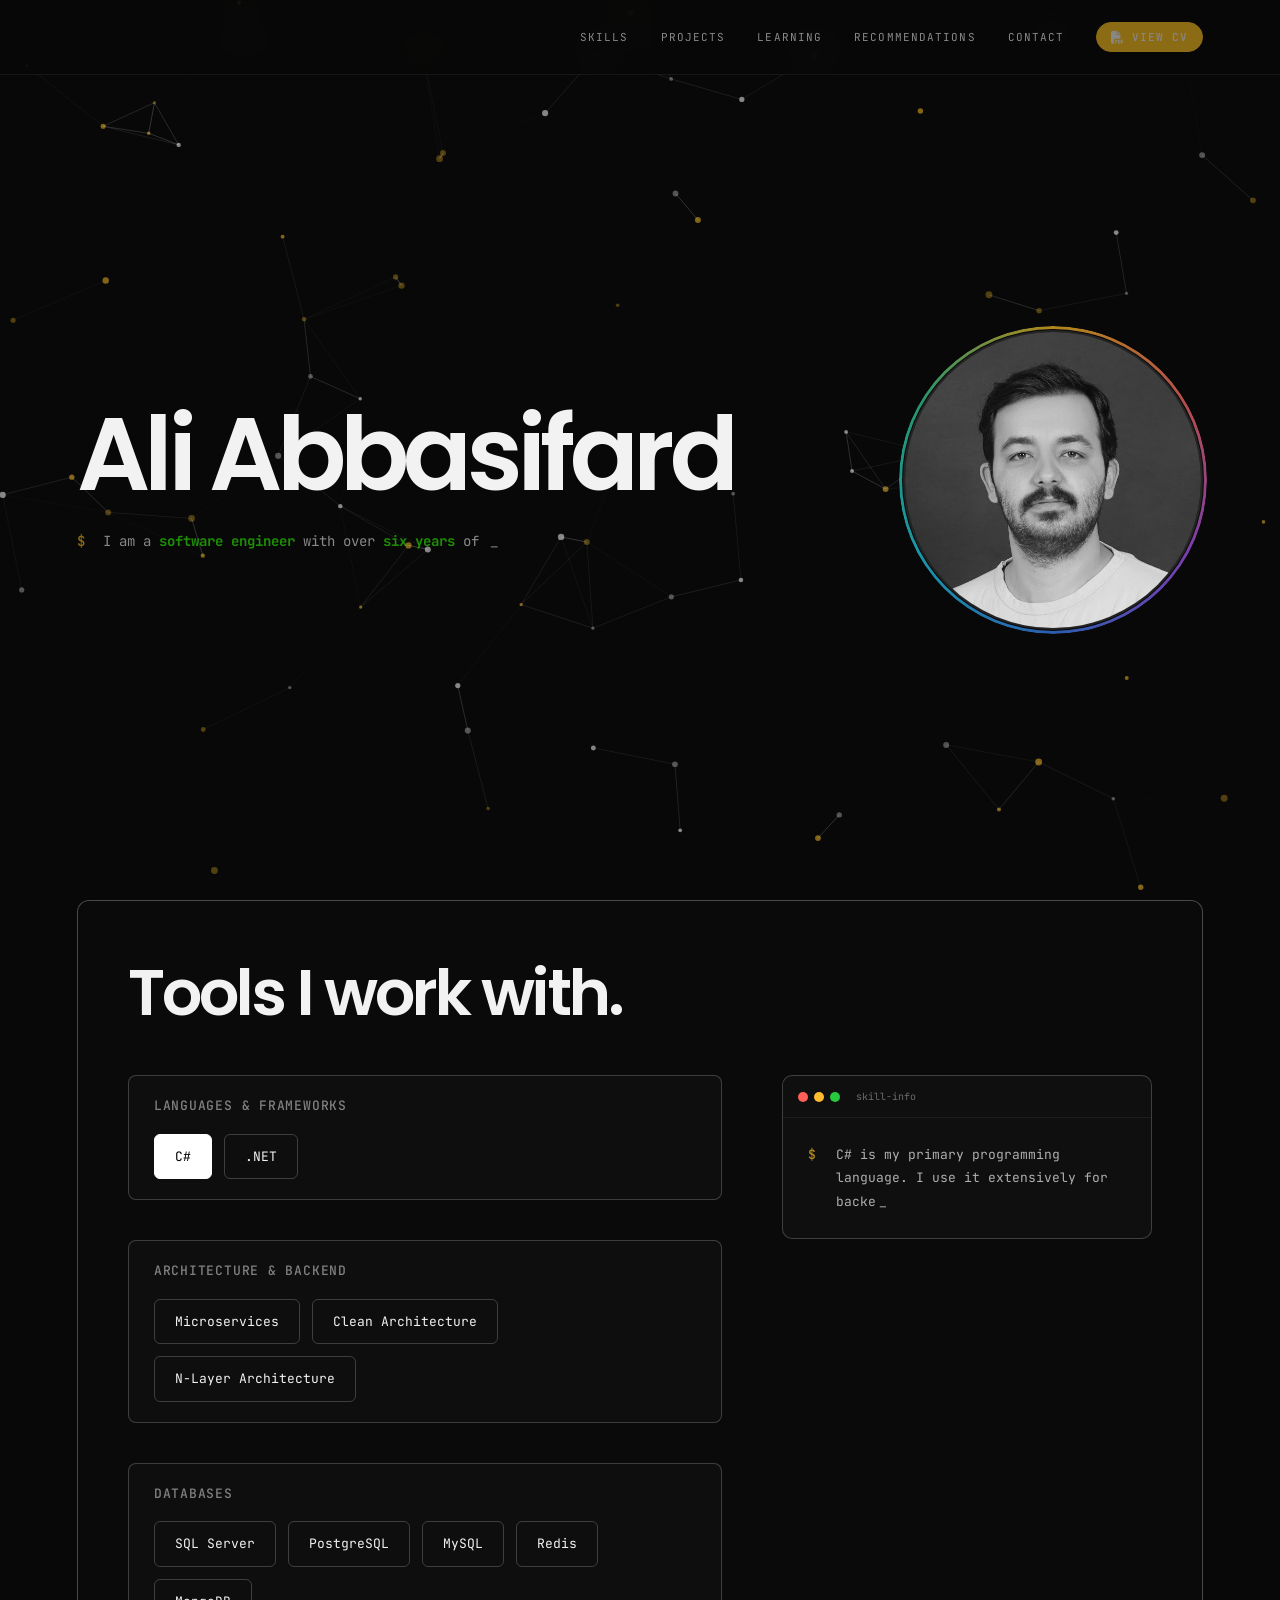
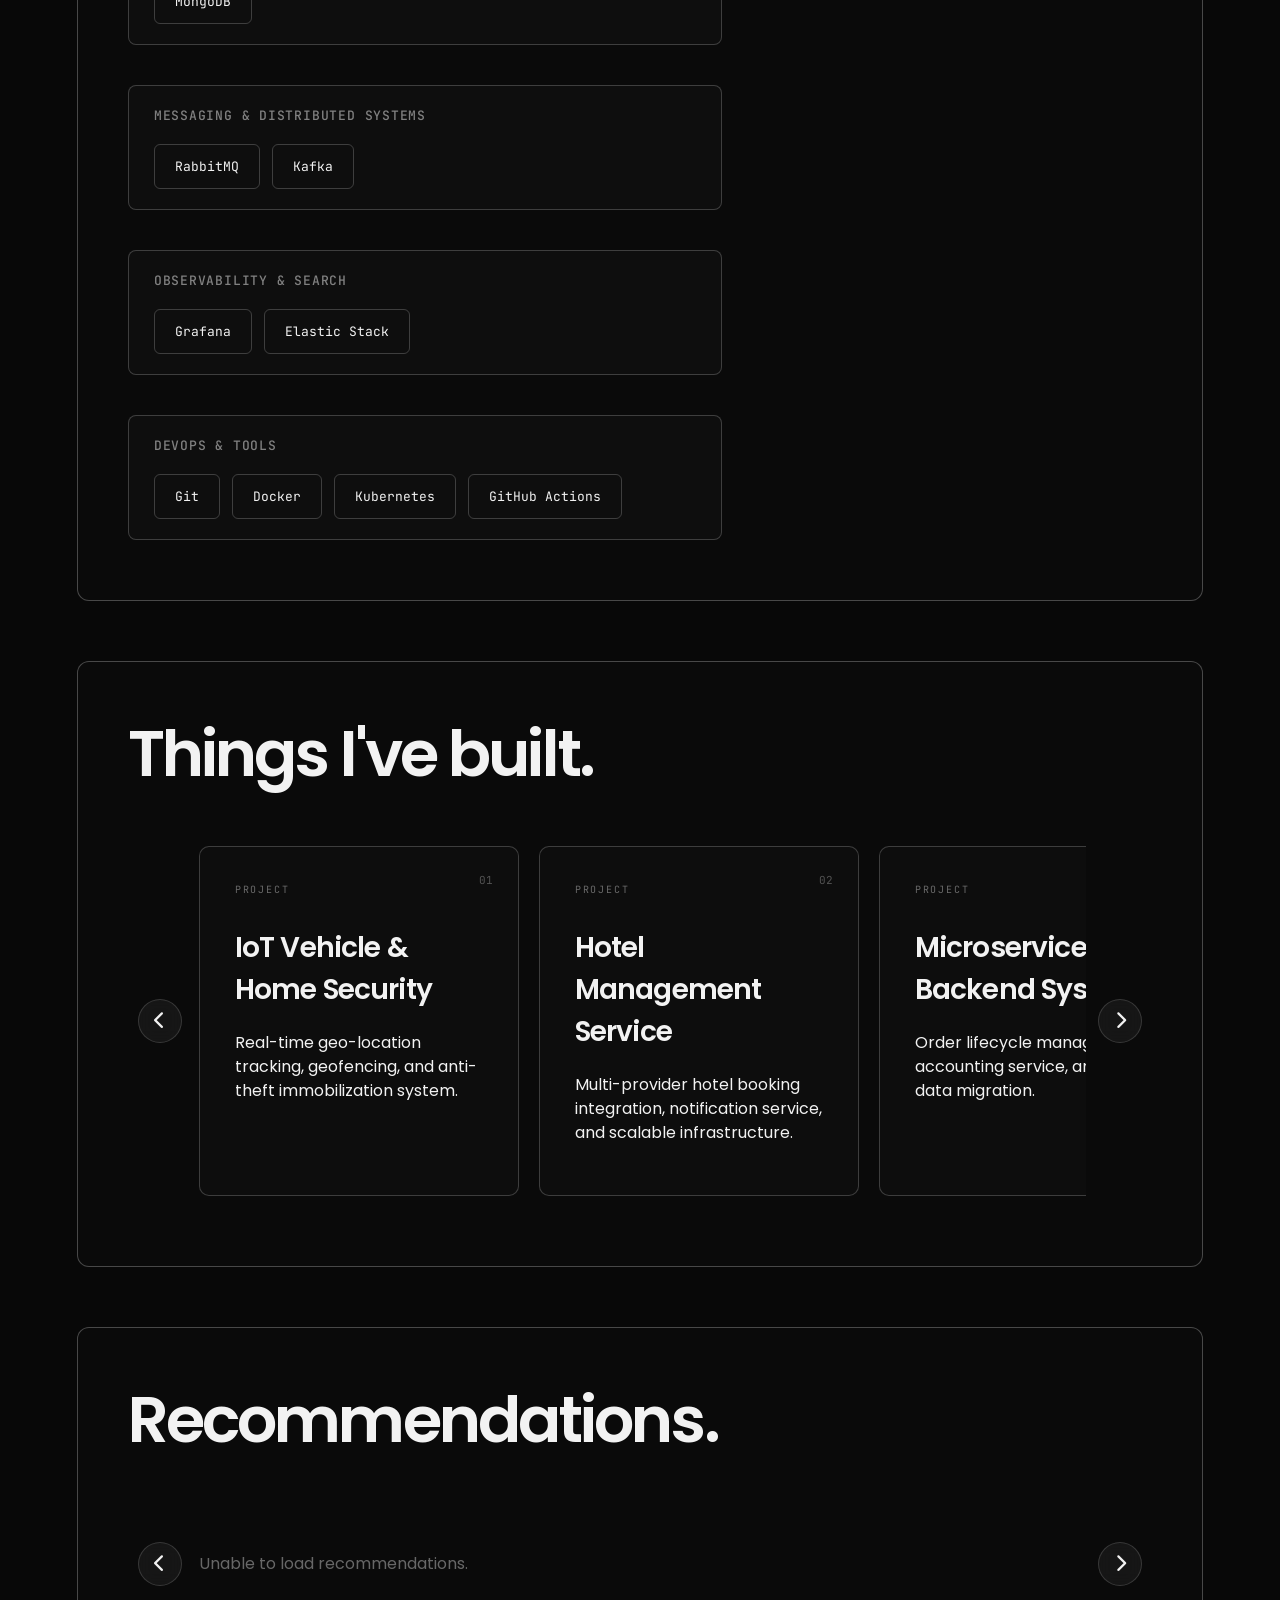
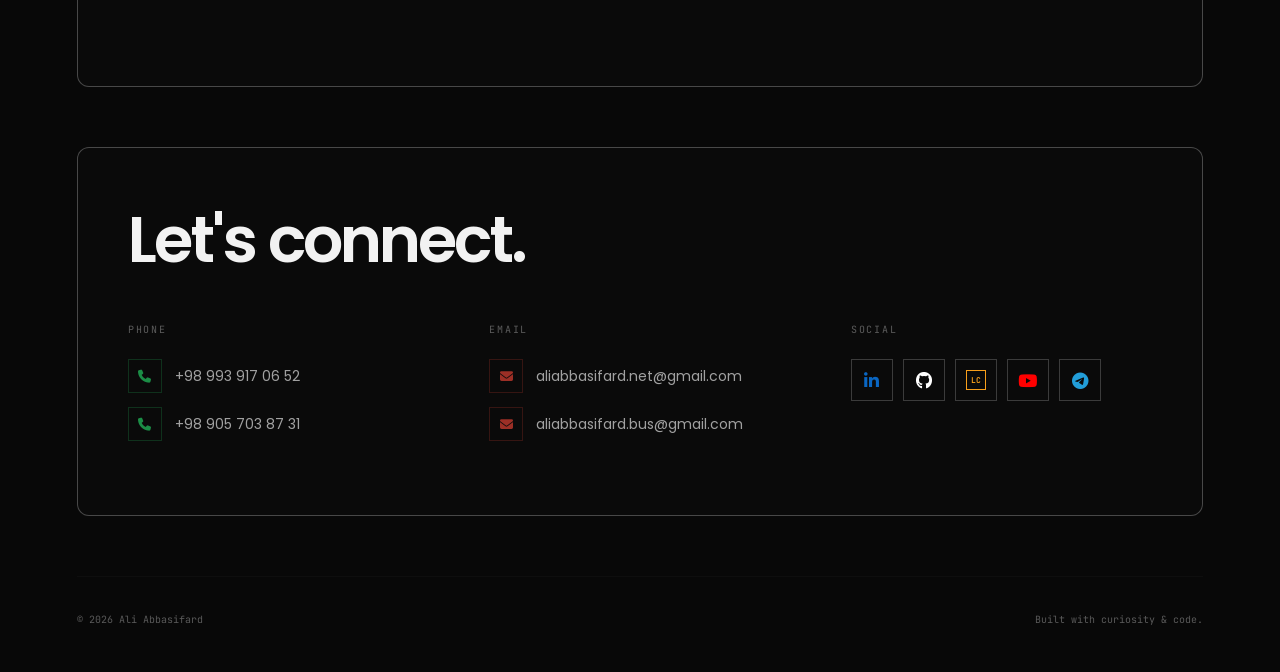
==== commit 1f5f05b8: "add resume section" ====
--- a/index.html
+++ b/index.html
@@ -39,7 +39,7 @@
             <a href="#recommendations">Recommendations</a>
             <a href="#contact">Contact</a>
 
-            <!-- Single Resume button -->
+            <!-- View CV button -->
             <a href="Ali_Abbasifard_Resume.pdf" target="_blank" rel="noopener noreferrer" class="resume-btn">
                 <i class="fas fa-file-pdf"></i> View CV
             </a>
--- a/style.css
+++ b/style.css
@@ -114,7 +114,7 @@
     opacity: 1;
 }
 
-/* Single Resume button – View CV */
+/* ─── Single View CV button ─── */
 .resume-btn {
     display: inline-flex;
     align-items: center;
@@ -124,12 +124,11 @@
     font-size: 11px;
     font-weight: 500;
     letter-spacing: 0.05em;
-    transition: all 0.25s ease;
     text-transform: none;
-    border: 1px solid transparent;
+    border: 1px solid #fbbf24;
     background: #fbbf24;
-    border-color: #fbbf24;
     color: #080808;
+    transition: background 0.25s ease, border-color 0.25s ease;
 }
 
 .resume-btn i {
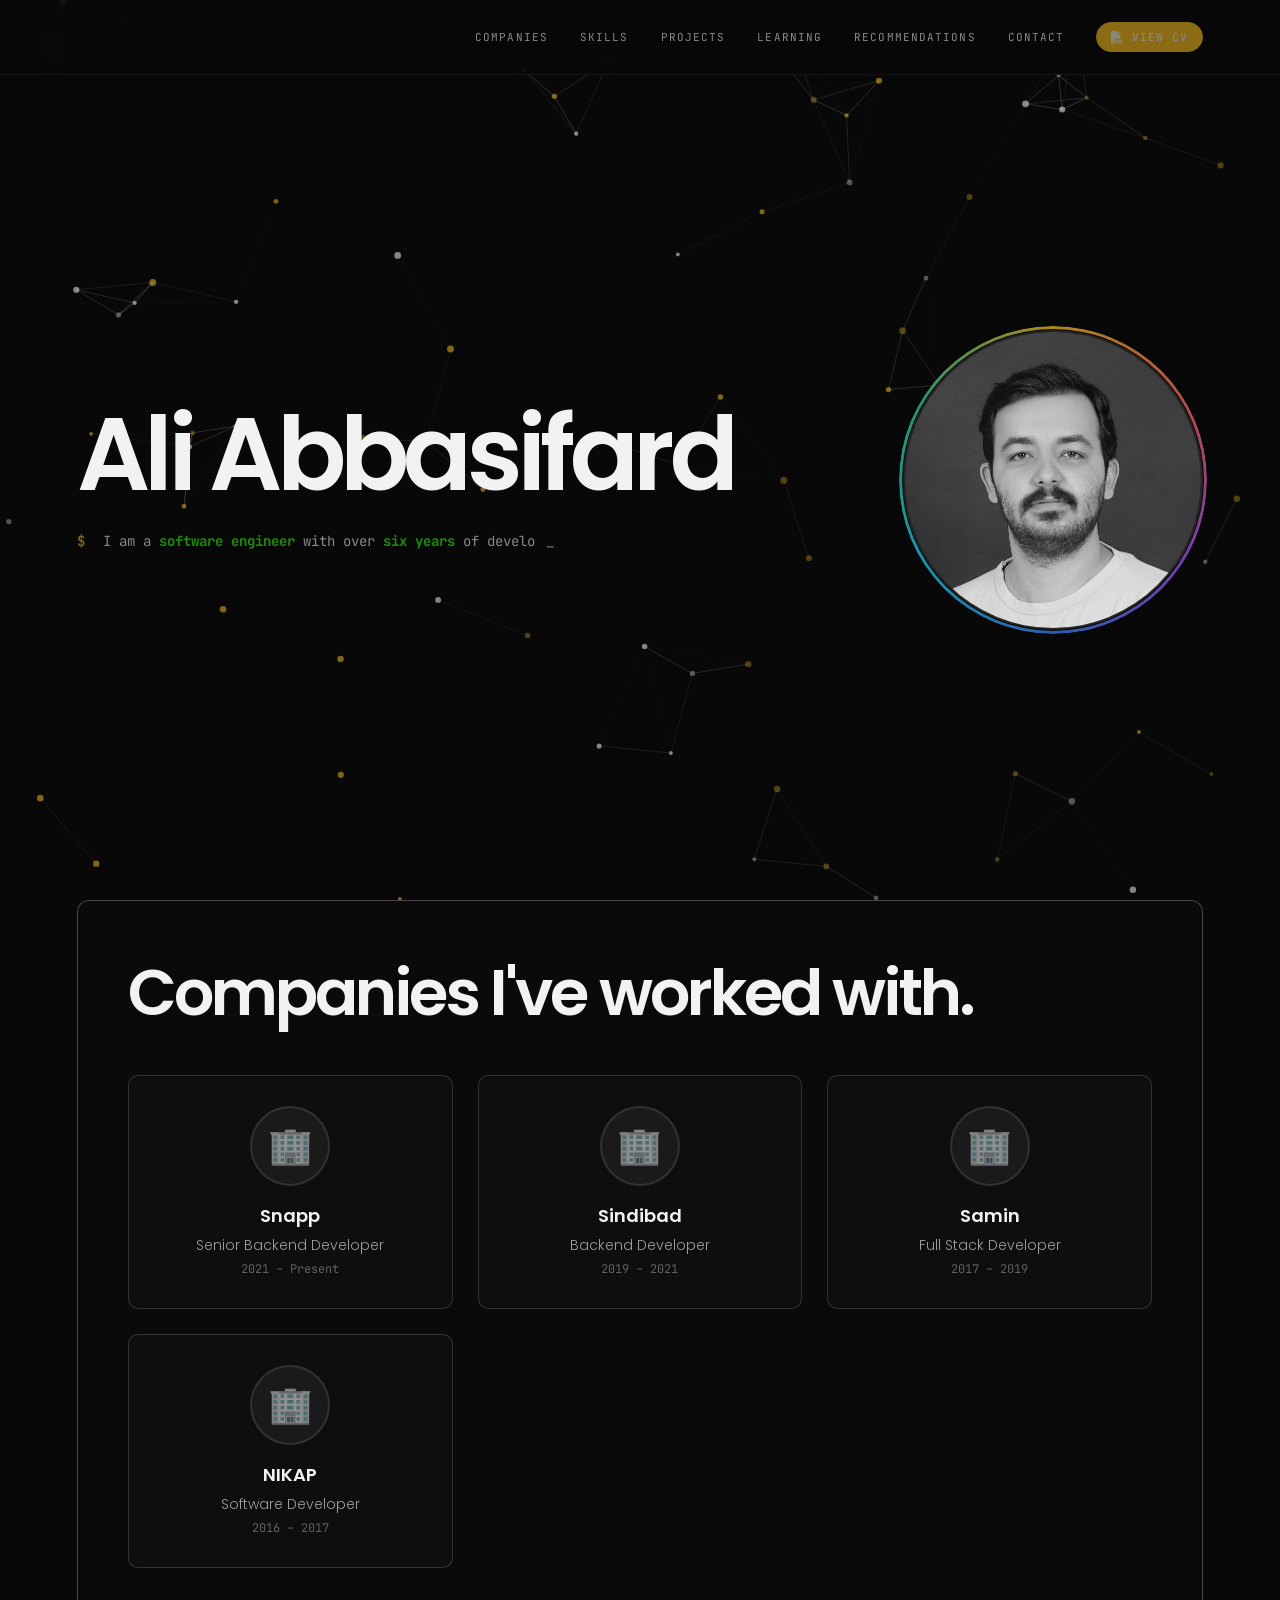
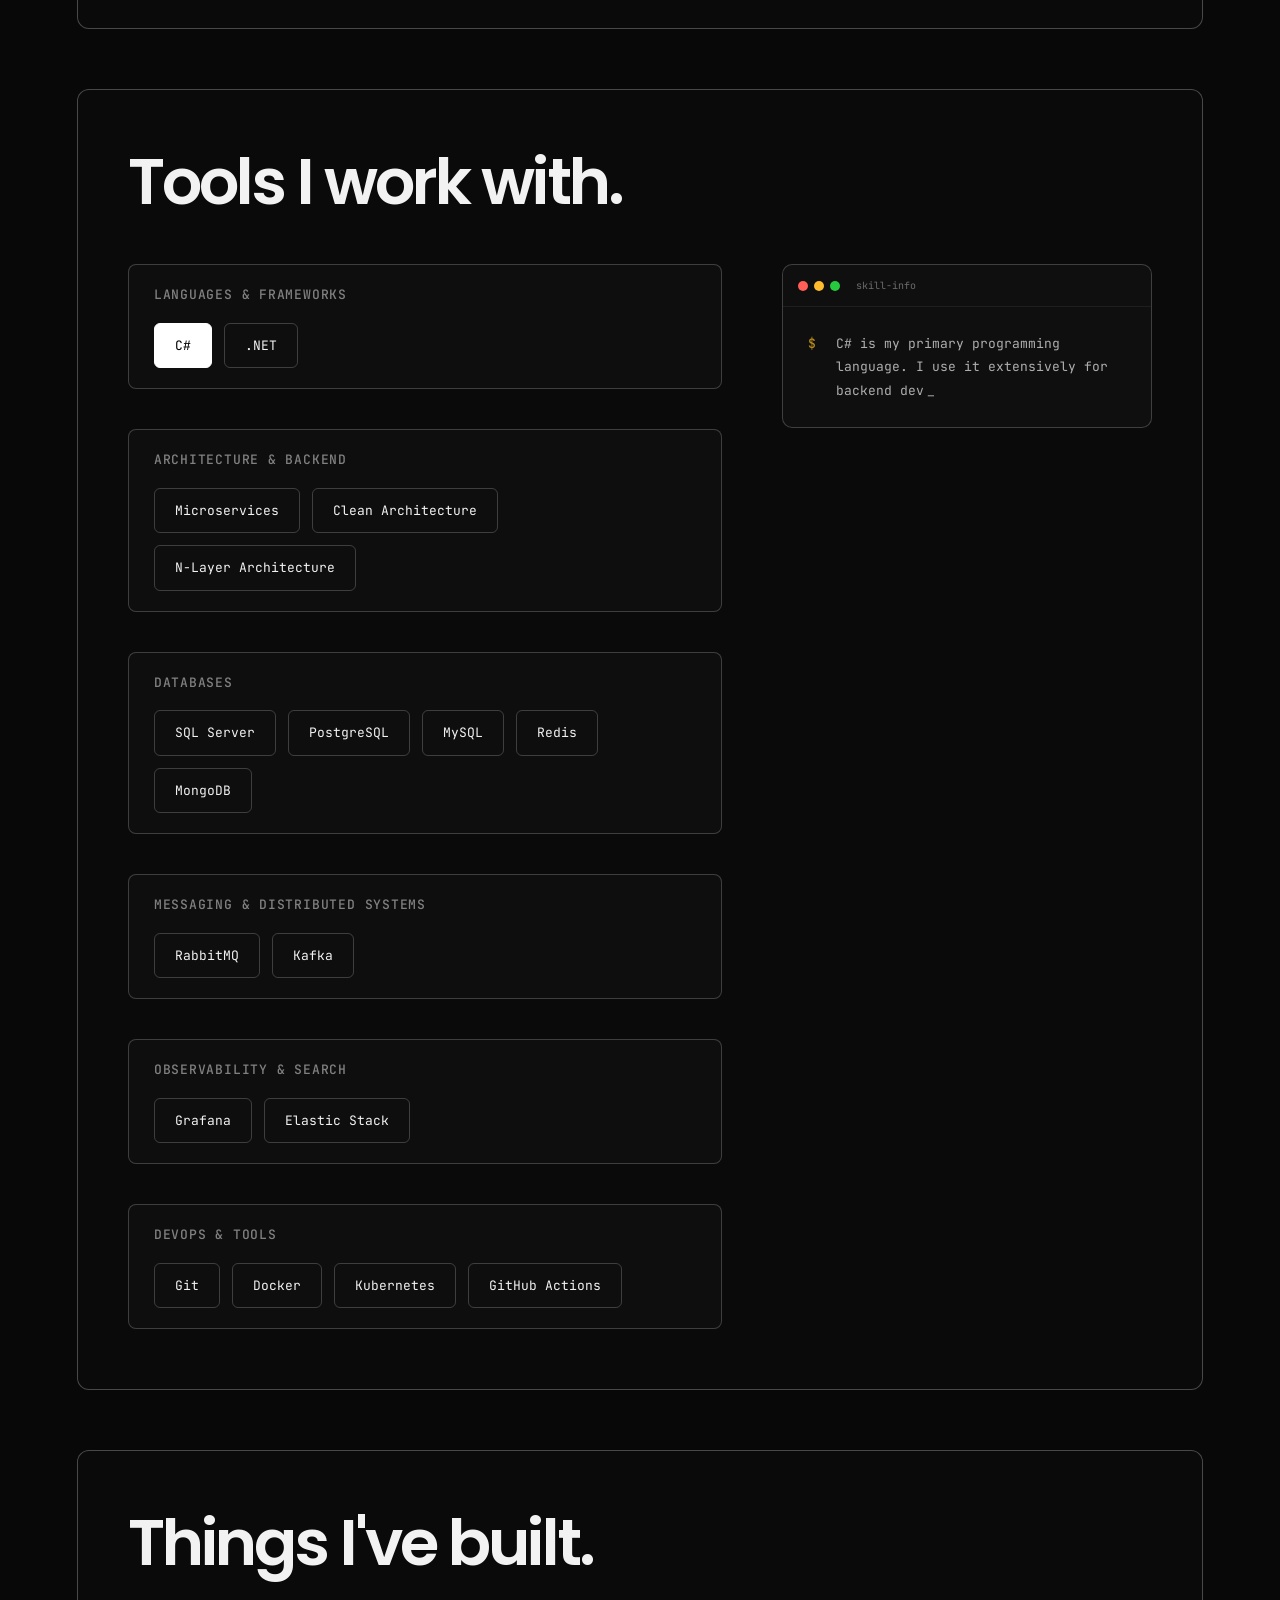
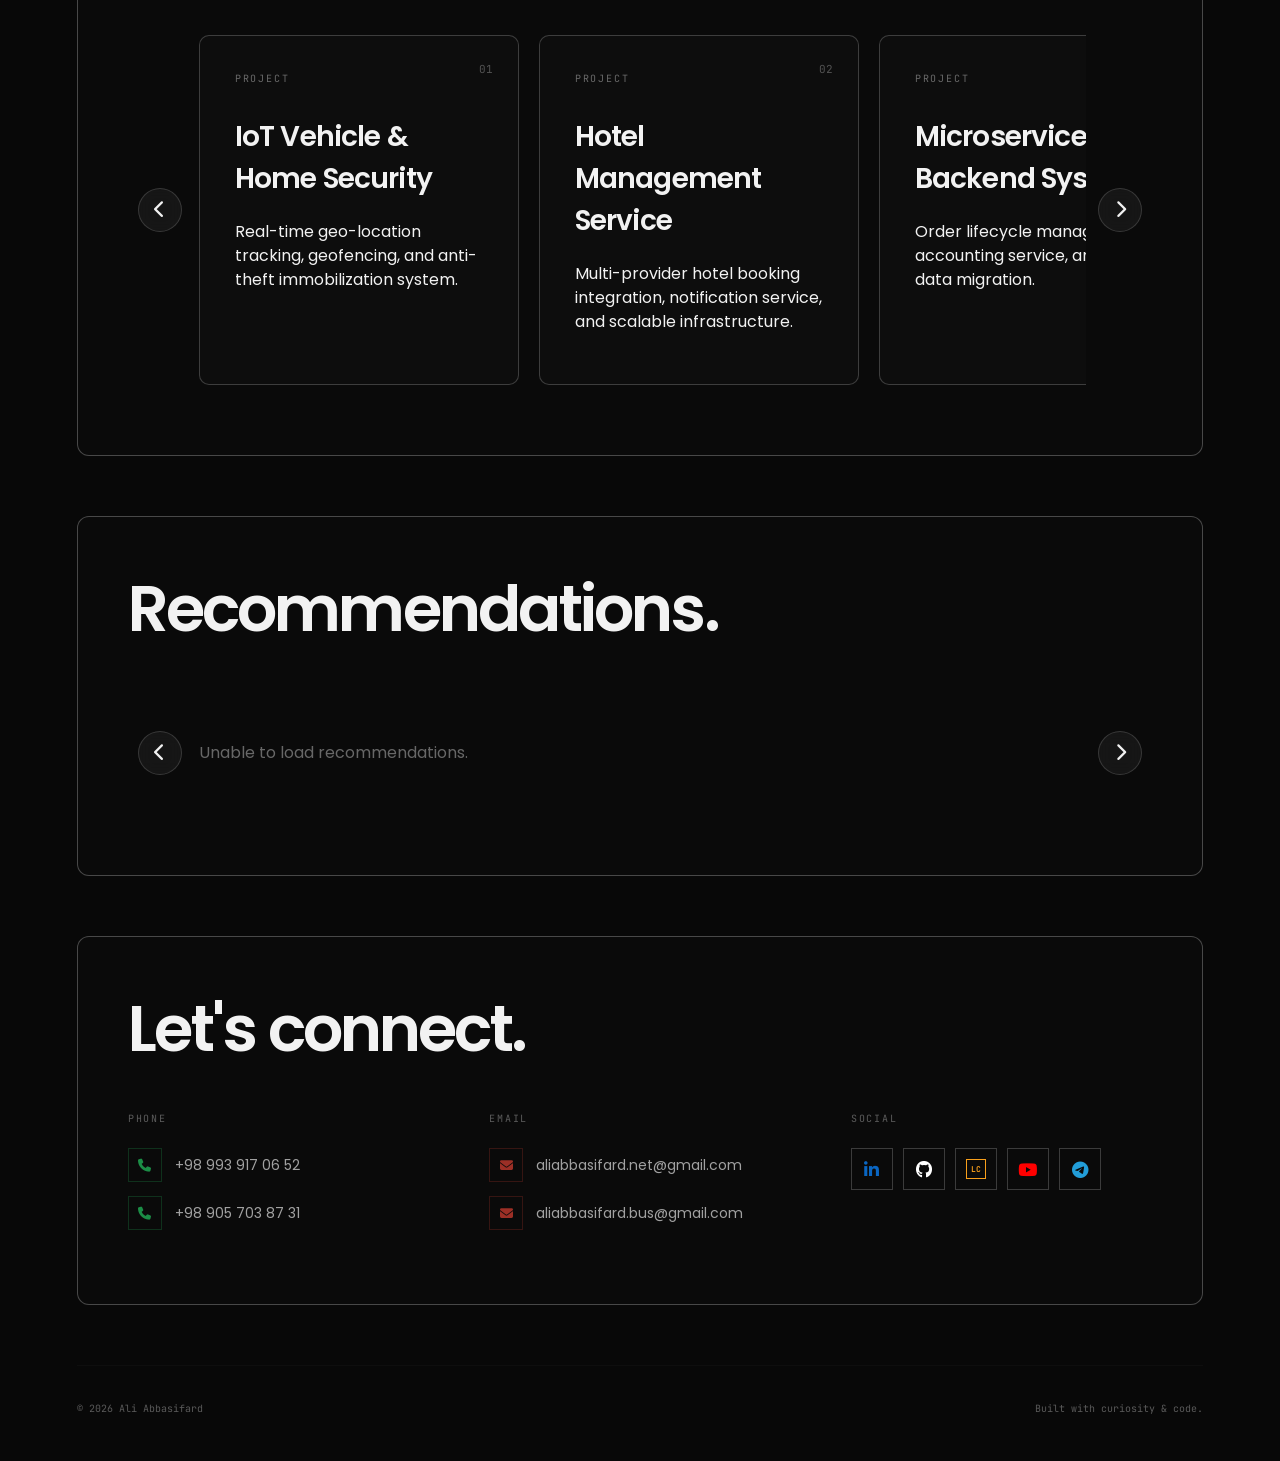
==== commit 396ff5f1: "add resume section" ====
--- a/index.html
+++ b/index.html
@@ -29,10 +29,11 @@
     <canvas id="bgCanvas"></canvas>
 
     <!-- =====================================================
-         NAVIGATION – Learning tab ADDED
+         NAVIGATION
          ===================================================== -->
     <header class="navbar">
         <nav class="navbar-links">
+            <a href="#companies">Companies</a>
             <a href="#skills">Skills</a>
             <a href="#projects">Projects</a>
             <a href="learning.html">Learning</a>
@@ -64,6 +65,57 @@
                 <div class="profile-image-wrapper">
                     <img src="ali.jpg" alt="Ali Abbasifard">
                     <div class="profile-overlay"></div>
+                </div>
+            </div>
+        </section>
+
+        <!-- =================================================
+             COMPANIES
+             ================================================= -->
+        <section class="section companies-section" id="companies">
+            <div class="section-header">
+                <h2>Companies I've worked with.</h2>
+            </div>
+
+            <div class="companies-grid">
+                <!-- Company 1 -->
+                <div class="company-card">
+                    <div class="company-logo-wrapper">
+                        <div class="company-logo-placeholder">🏢</div>
+                    </div>
+                    <h3 class="company-name">Snapp</h3>
+                    <p class="company-role">Senior Backend Developer</p>
+                    <p class="company-period">2021 – Present</p>
+                </div>
+
+                <!-- Company 2 -->
+                <div class="company-card">
+                    <div class="company-logo-wrapper">
+                        <div class="company-logo-placeholder">🏢</div>
+                    </div>
+                    <h3 class="company-name">Sindibad</h3>
+                    <p class="company-role">Backend Developer</p>
+                    <p class="company-period">2019 – 2021</p>
+                </div>
+
+                <!-- Company 3 -->
+                <div class="company-card">
+                    <div class="company-logo-wrapper">
+                        <div class="company-logo-placeholder">🏢</div>
+                    </div>
+                    <h3 class="company-name">Samin</h3>
+                    <p class="company-role">Full Stack Developer</p>
+                    <p class="company-period">2017 – 2019</p>
+                </div>
+
+                <!-- Company 4 -->
+                <div class="company-card">
+                    <div class="company-logo-wrapper">
+                        <div class="company-logo-placeholder">🏢</div>
+                    </div>
+                    <h3 class="company-name">NIKAP</h3>
+                    <p class="company-role">Software Developer</p>
+                    <p class="company-period">2016 – 2017</p>
                 </div>
             </div>
         </section>
--- a/style.css
+++ b/style.css
@@ -363,6 +363,79 @@
 }
 
 /* =========================================================
+   COMPANIES SECTION
+========================================================= */
+.companies-grid {
+    display: grid;
+    grid-template-columns: repeat(auto-fit, minmax(240px, 1fr));
+    gap: 25px;
+}
+
+.company-card {
+    background: rgba(255, 255, 255, 0.02);
+    border: 1px solid rgba(255, 255, 255, 0.15);
+    border-radius: 10px;
+    padding: 30px 25px;
+    text-align: center;
+    transition: all 0.3s ease;
+}
+
+.company-card:hover {
+    background: rgba(255, 255, 255, 0.06);
+    border-color: rgba(255, 255, 255, 0.4);
+    transform: translateY(-4px);
+    box-shadow: 0 8px 30px rgba(0, 0, 0, 0.15);
+}
+
+.company-logo-wrapper {
+    width: 80px;
+    height: 80px;
+    margin: 0 auto 16px;
+    border-radius: 50%;
+    background: rgba(255, 255, 255, 0.05);
+    border: 2px solid rgba(255, 255, 255, 0.1);
+    display: flex;
+    align-items: center;
+    justify-content: center;
+    transition: all 0.3s ease;
+}
+
+.company-card:hover .company-logo-wrapper {
+    border-color: rgba(251, 191, 36, 0.4);
+    background: rgba(251, 191, 36, 0.05);
+}
+
+.company-logo-placeholder {
+    font-size: 36px;
+    opacity: 0.6;
+    transition: opacity 0.3s ease;
+}
+
+.company-card:hover .company-logo-placeholder {
+    opacity: 1;
+}
+
+.company-name {
+    font-size: 18px;
+    font-weight: 600;
+    color: #f2f2f2;
+    margin-bottom: 6px;
+}
+
+.company-role {
+    font-size: 14px;
+    color: rgba(255, 255, 255, 0.6);
+    font-weight: 300;
+    margin-bottom: 4px;
+}
+
+.company-period {
+    font-size: 12px;
+    color: rgba(255, 255, 255, 0.35);
+    font-family: 'JetBrains Mono', monospace;
+}
+
+/* =========================================================
    SKILLS
 ========================================================= */
 .skills-container {
@@ -1516,6 +1589,126 @@
 }
 
 /* =========================================================
+   SEARCH & FILTER CONTROLS (for learning page)
+========================================================= */
+.filter-controls {
+    display: flex;
+    flex-wrap: wrap;
+    align-items: center;
+    gap: 20px;
+    margin-bottom: 30px;
+    padding: 20px;
+    background: rgba(255, 255, 255, 0.03);
+    border: 1px solid rgba(255, 255, 255, 0.08);
+    border-radius: 10px;
+}
+
+.search-wrapper {
+    flex: 1;
+    min-width: 200px;
+    position: relative;
+    display: flex;
+    align-items: center;
+}
+
+.search-icon {
+    position: absolute;
+    left: 12px;
+    color: rgba(255, 255, 255, 0.3);
+    font-size: 14px;
+}
+
+.search-input {
+    width: 100%;
+    padding: 10px 12px 10px 36px;
+    background: rgba(255, 255, 255, 0.05);
+    border: 1px solid rgba(255, 255, 255, 0.12);
+    border-radius: 6px;
+    color: #f2f2f2;
+    font-family: 'JetBrains Mono', monospace;
+    font-size: 13px;
+    transition: border-color 0.25s ease;
+}
+
+.search-input:focus {
+    outline: none;
+    border-color: rgba(255, 255, 255, 0.3);
+}
+
+.search-input::placeholder {
+    color: rgba(255, 255, 255, 0.25);
+}
+
+.date-filter-wrapper {
+    display: flex;
+    gap: 16px;
+    flex-wrap: wrap;
+}
+
+.date-input-group {
+    display: flex;
+    align-items: center;
+    gap: 8px;
+}
+
+.date-input-group label {
+    font-family: 'JetBrains Mono', monospace;
+    font-size: 11px;
+    opacity: 0.5;
+    color: #f2f2f2;
+}
+
+.date-input {
+    padding: 8px 10px;
+    background: rgba(255, 255, 255, 0.05);
+    border: 1px solid rgba(255, 255, 255, 0.12);
+    border-radius: 6px;
+    color: #f2f2f2;
+    font-family: 'JetBrains Mono', monospace;
+    font-size: 12px;
+    cursor: pointer;
+}
+
+.date-input:focus {
+    outline: none;
+    border-color: rgba(255, 255, 255, 0.3);
+}
+
+.date-input::-webkit-calendar-picker-indicator {
+    filter: invert(1);
+    opacity: 0.6;
+}
+
+.clear-filters-btn {
+    display: inline-flex;
+    align-items: center;
+    gap: 6px;
+    padding: 8px 16px;
+    background: rgba(255, 255, 255, 0.05);
+    border: 1px solid rgba(255, 255, 255, 0.12);
+    border-radius: 6px;
+    color: #f2f2f2;
+    font-family: 'JetBrains Mono', monospace;
+    font-size: 12px;
+    cursor: pointer;
+    transition: all 0.25s ease;
+}
+
+.clear-filters-btn:hover {
+    background: rgba(255, 255, 255, 0.1);
+    border-color: rgba(255, 255, 255, 0.25);
+}
+
+.result-count {
+    font-family: 'JetBrains Mono', monospace;
+    font-size: 12px;
+    opacity: 0.4;
+    color: #f2f2f2;
+    margin-bottom: 20px;
+    text-align: right;
+}
+
+/* =========================================================
    RESPONSIVE
 ========================================================= */
 @media (max-width: 1000px) {
@@ -1654,6 +1847,21 @@
     .viewer-content .learning-code-block pre {
         font-size: 12px;
     }
+
+    /* Filter controls responsive */
+    .filter-controls {
+        flex-direction: column;
+        align-items: stretch;
+        gap: 16px;
+    }
+
+    .date-filter-wrapper {
+        justify-content: space-between;
+    }
+
+    .clear-filters-btn {
+        align-self: flex-end;
+    }
 }
 
 @media (max-width: 650px) {
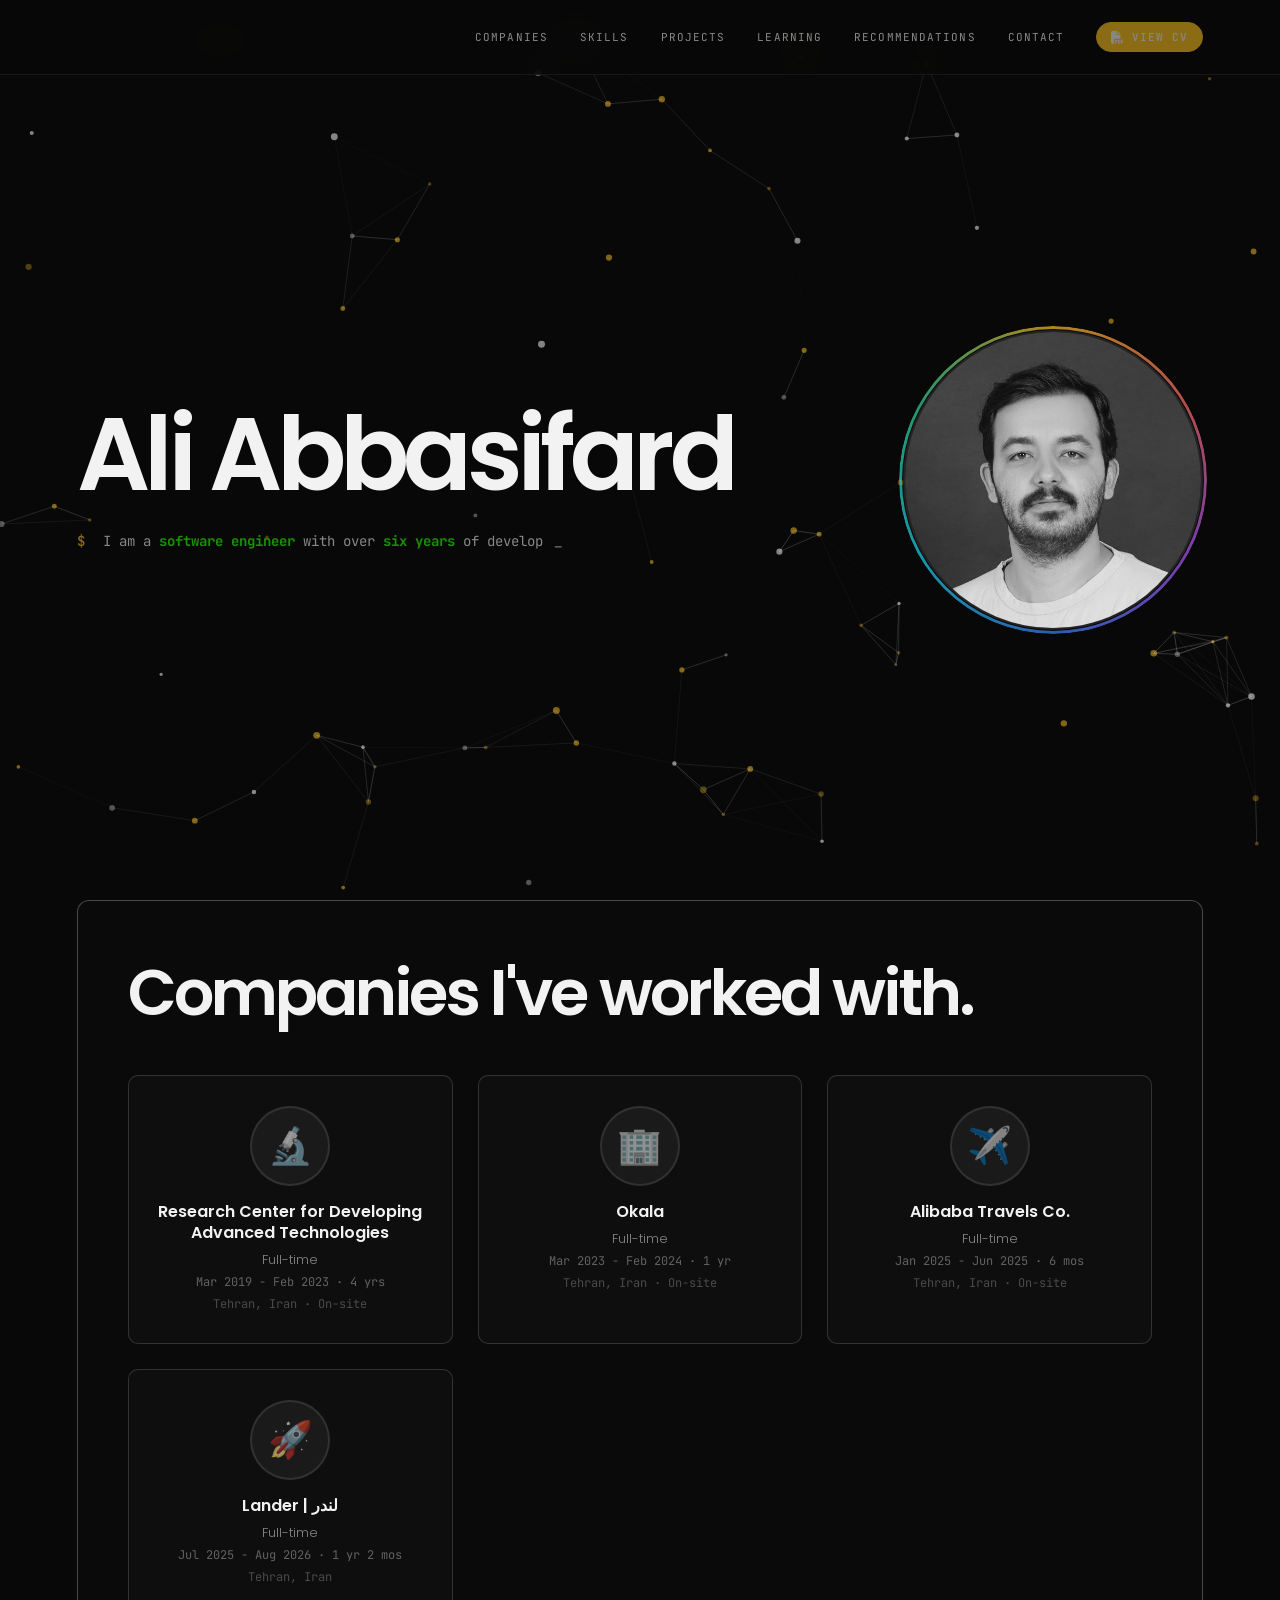
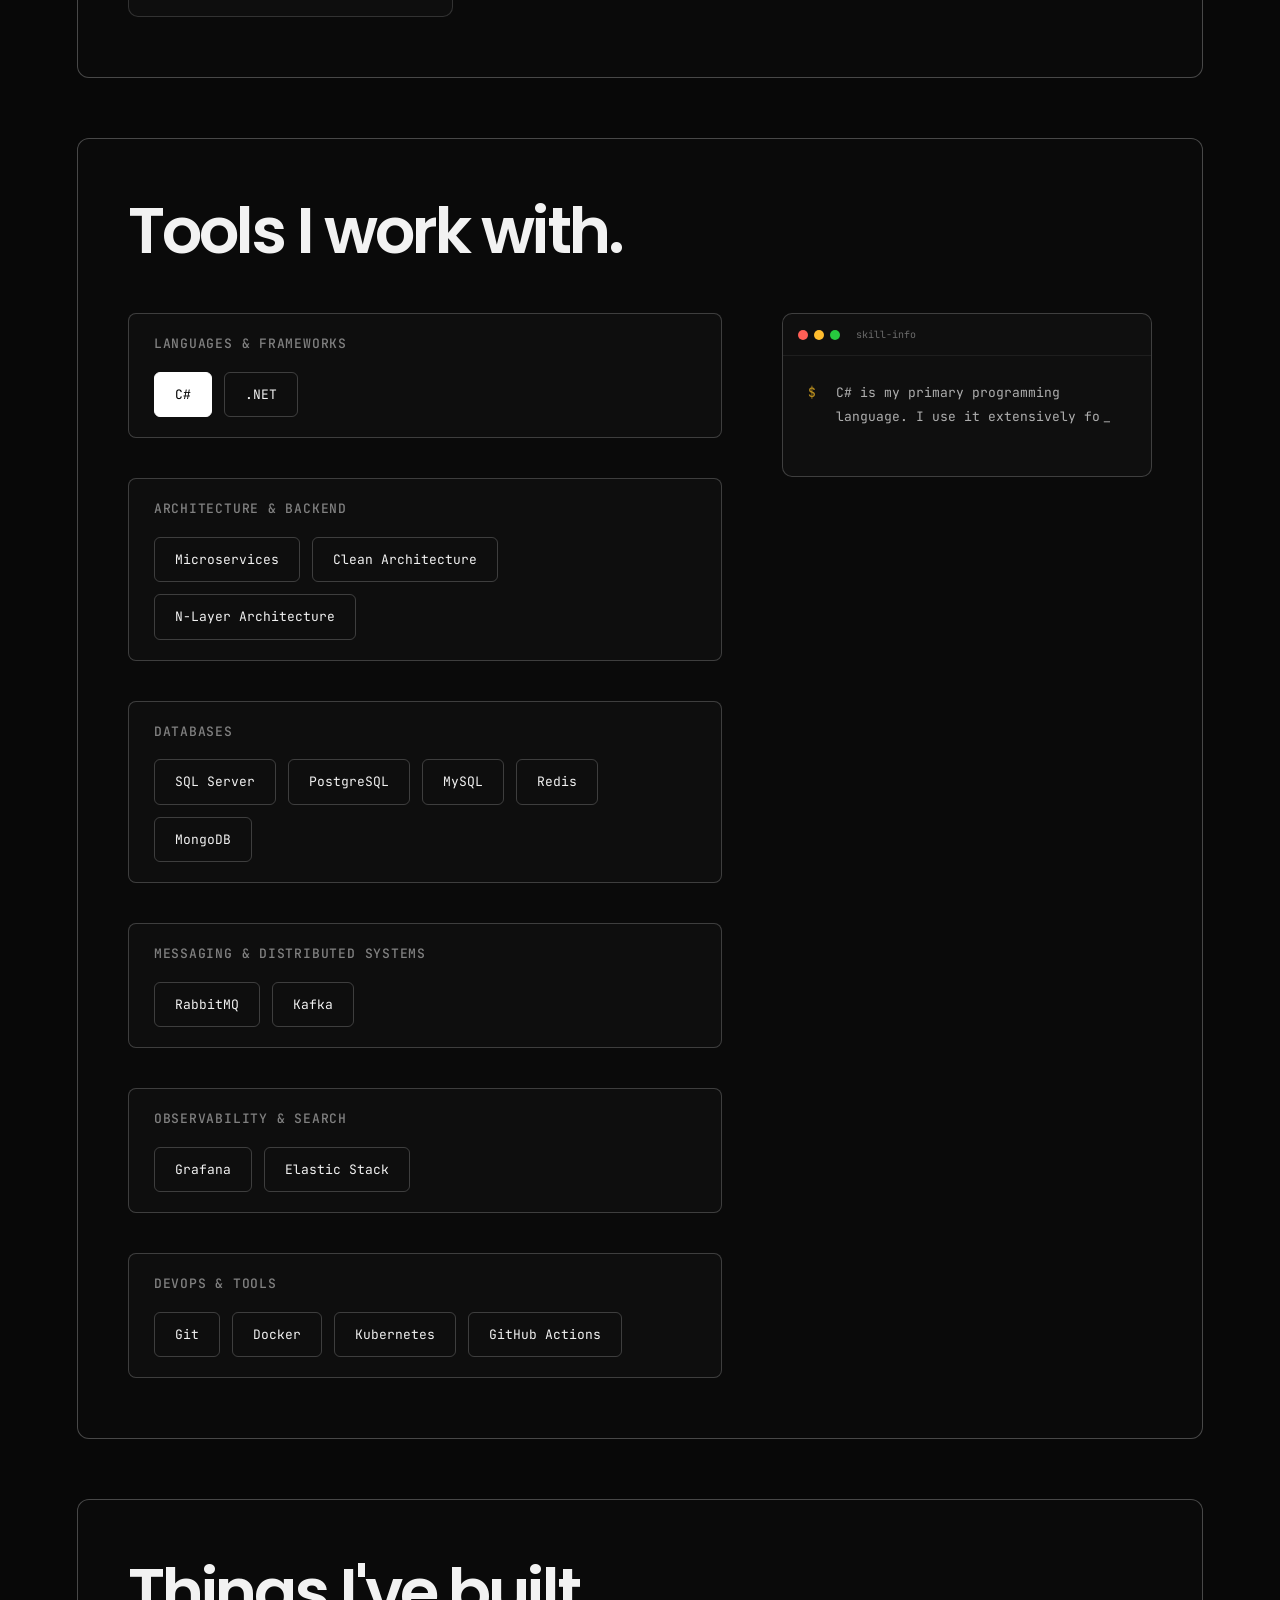
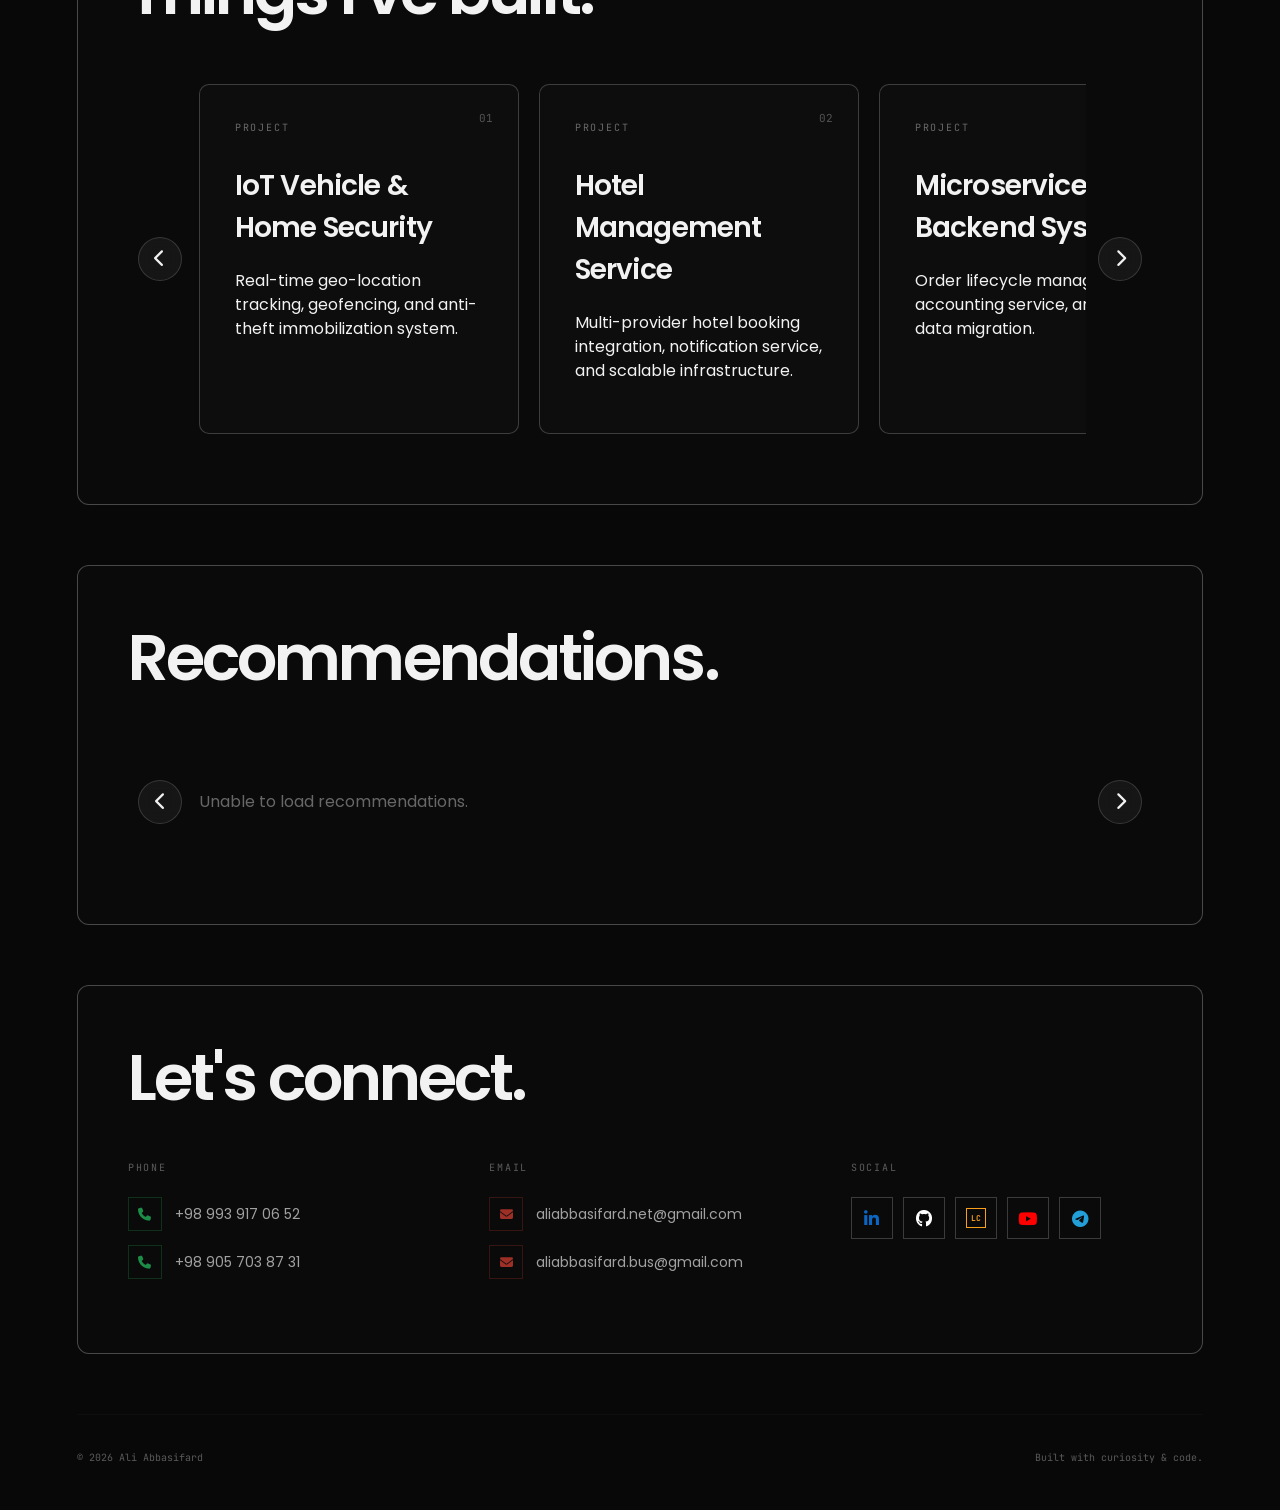
==== commit 6017eb36: "add resume section" ====
--- a/index.html
+++ b/index.html
@@ -78,44 +78,48 @@
             </div>
 
             <div class="companies-grid">
-                <!-- Company 1 -->
+                <!-- Company 1 - RCDAT -->
+                <div class="company-card">
+                    <div class="company-logo-wrapper">
+                        <div class="company-logo-placeholder">🔬</div>
+                    </div>
+                    <h3 class="company-name">Research Center for Developing Advanced Technologies</h3>
+                    <p class="company-role">Full-time</p>
+                    <p class="company-period">Mar 2019 - Feb 2023 · 4 yrs</p>
+                    <p class="company-location">Tehran, Iran · On-site</p>
+                </div>
+
+                <!-- Company 2 - Okala -->
                 <div class="company-card">
                     <div class="company-logo-wrapper">
                         <div class="company-logo-placeholder">🏢</div>
                     </div>
-                    <h3 class="company-name">Snapp</h3>
-                    <p class="company-role">Senior Backend Developer</p>
-                    <p class="company-period">2021 – Present</p>
-                </div>
-
-                <!-- Company 2 -->
+                    <h3 class="company-name">Okala</h3>
+                    <p class="company-role">Full-time</p>
+                    <p class="company-period">Mar 2023 - Feb 2024 · 1 yr</p>
+                    <p class="company-location">Tehran, Iran · On-site</p>
+                </div>
+
+                <!-- Company 3 - Alibaba Travels Co. -->
                 <div class="company-card">
                     <div class="company-logo-wrapper">
-                        <div class="company-logo-placeholder">🏢</div>
-                    </div>
-                    <h3 class="company-name">Sindibad</h3>
-                    <p class="company-role">Backend Developer</p>
-                    <p class="company-period">2019 – 2021</p>
-                </div>
-
-                <!-- Company 3 -->
+                        <div class="company-logo-placeholder">✈️</div>
+                    </div>
+                    <h3 class="company-name">Alibaba Travels Co.</h3>
+                    <p class="company-role">Full-time</p>
+                    <p class="company-period">Jan 2025 - Jun 2025 · 6 mos</p>
+                    <p class="company-location">Tehran, Iran · On-site</p>
+                </div>
+
+                <!-- Company 4 - Lander -->
                 <div class="company-card">
                     <div class="company-logo-wrapper">
-                        <div class="company-logo-placeholder">🏢</div>
-                    </div>
-                    <h3 class="company-name">Samin</h3>
-                    <p class="company-role">Full Stack Developer</p>
-                    <p class="company-period">2017 – 2019</p>
-                </div>
-
-                <!-- Company 4 -->
-                <div class="company-card">
-                    <div class="company-logo-wrapper">
-                        <div class="company-logo-placeholder">🏢</div>
-                    </div>
-                    <h3 class="company-name">NIKAP</h3>
-                    <p class="company-role">Software Developer</p>
-                    <p class="company-period">2016 – 2017</p>
+                        <div class="company-logo-placeholder">🚀</div>
+                    </div>
+                    <h3 class="company-name">Lander | لندر</h3>
+                    <p class="company-role">Full-time</p>
+                    <p class="company-period">Jul 2025 - Aug 2026 · 1 yr 2 mos</p>
+                    <p class="company-location">Tehran, Iran</p>
                 </div>
             </div>
         </section>
--- a/style.css
+++ b/style.css
@@ -367,7 +367,7 @@
 ========================================================= */
 .companies-grid {
     display: grid;
-    grid-template-columns: repeat(auto-fit, minmax(240px, 1fr));
+    grid-template-columns: repeat(auto-fit, minmax(260px, 1fr));
     gap: 25px;
 }
 
@@ -416,15 +416,16 @@
 }
 
 .company-name {
-    font-size: 18px;
+    font-size: 16px;
     font-weight: 600;
     color: #f2f2f2;
     margin-bottom: 6px;
+    line-height: 1.3;
 }
 
 .company-role {
-    font-size: 14px;
-    color: rgba(255, 255, 255, 0.6);
+    font-size: 13px;
+    color: rgba(255, 255, 255, 0.5);
     font-weight: 300;
     margin-bottom: 4px;
 }
@@ -433,6 +434,13 @@
     font-size: 12px;
     color: rgba(255, 255, 255, 0.35);
     font-family: 'JetBrains Mono', monospace;
+}
+
+.company-location {
+    font-size: 12px;
+    color: rgba(255, 255, 255, 0.25);
+    font-family: 'JetBrains Mono', monospace;
+    margin-top: 4px;
 }
 
 /* =========================================================
@@ -1759,6 +1767,10 @@
     .learning-grid {
         grid-template-columns: repeat(2, 1fr);
     }
+
+    .companies-grid {
+        grid-template-columns: repeat(2, 1fr);
+    }
 }
 
 @media (max-width: 800px) {
@@ -2018,4 +2030,8 @@
         flex-direction: column;
         gap: 8px;
     }
+
+    .companies-grid {
+        grid-template-columns: 1fr;
+    }
 }
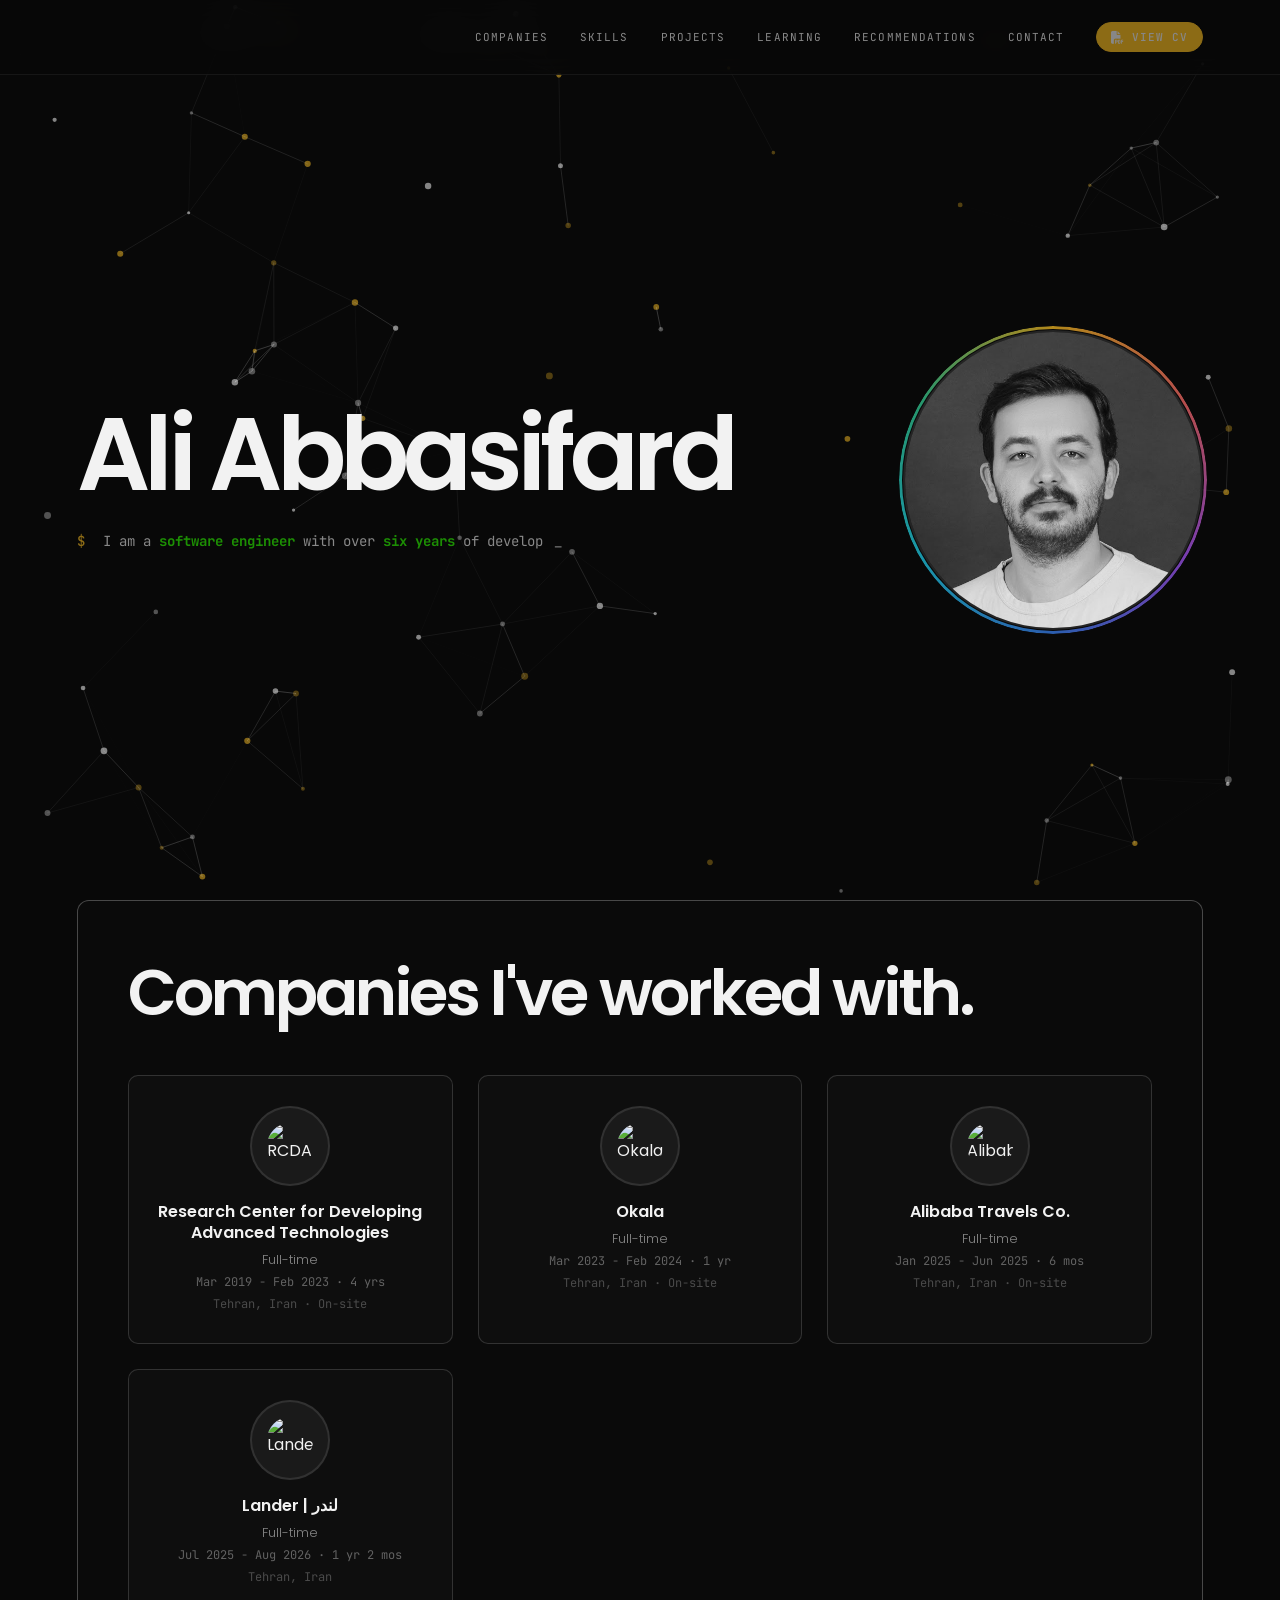
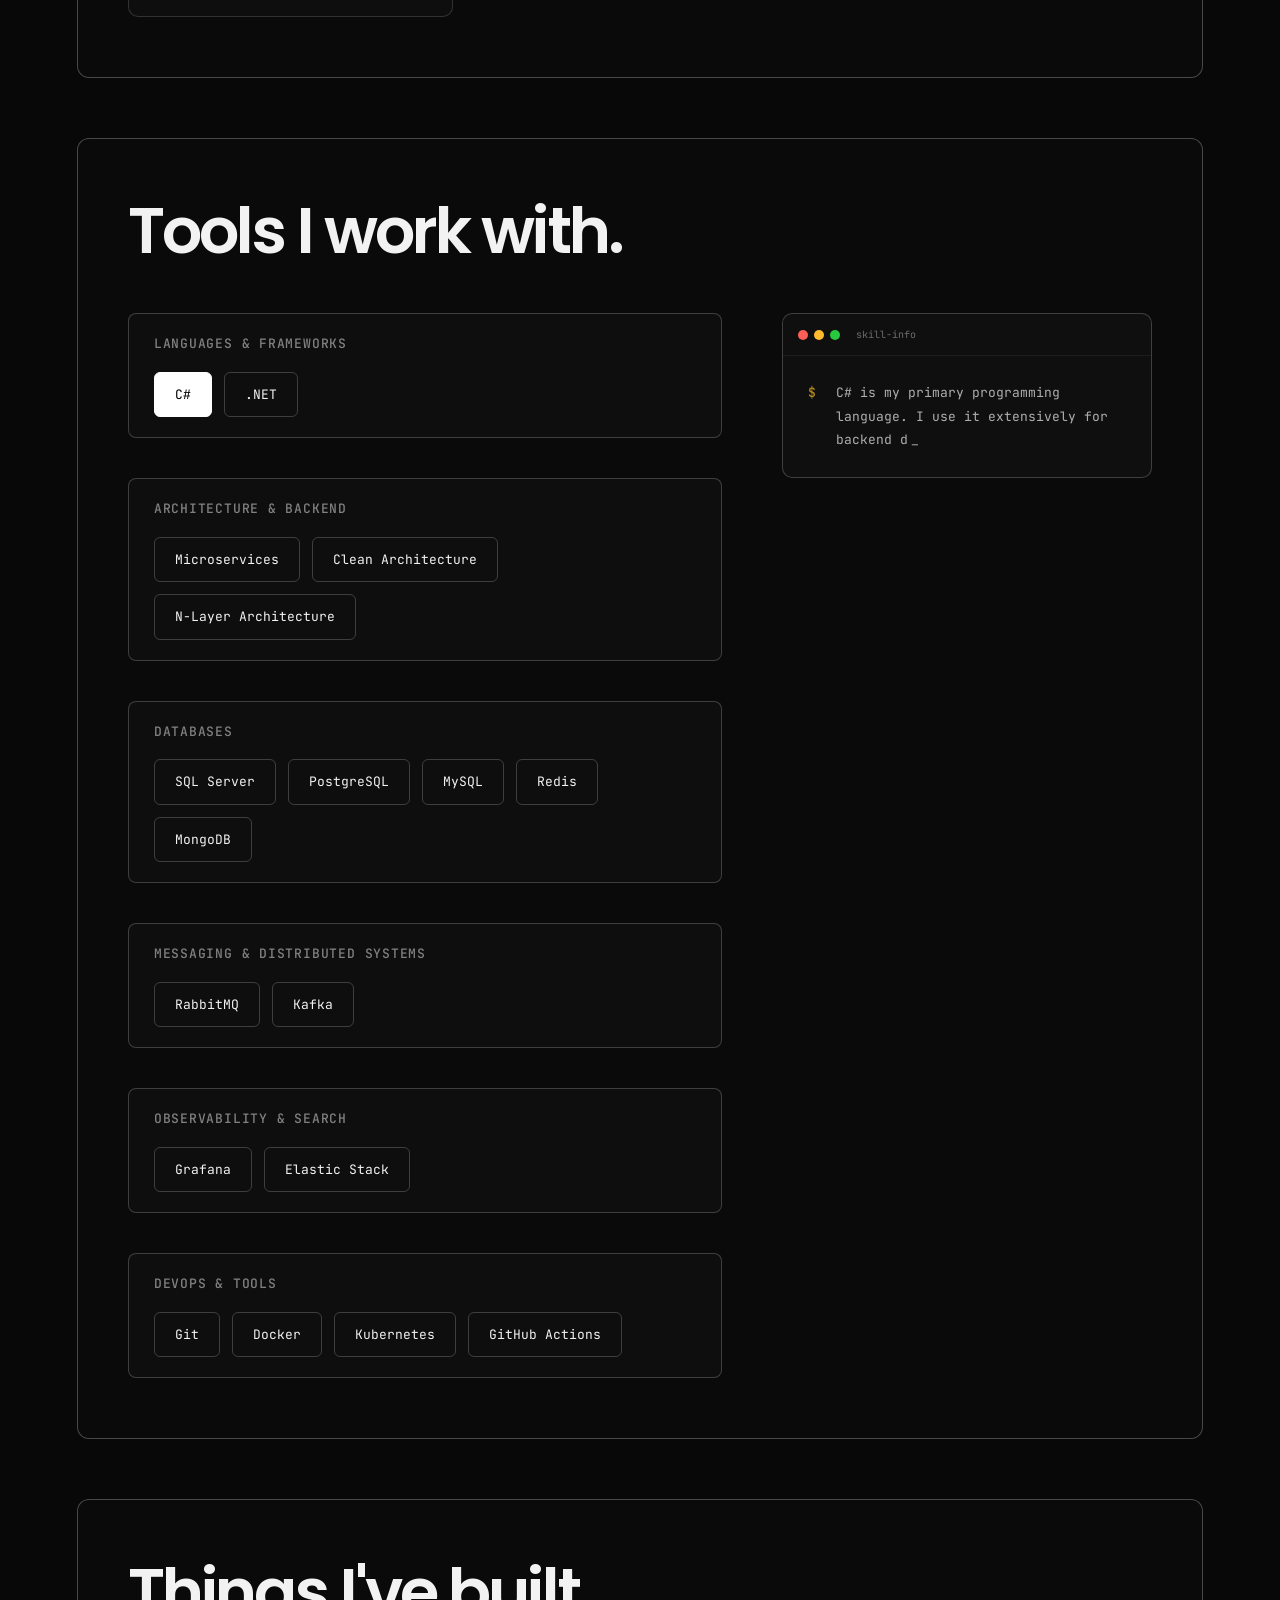
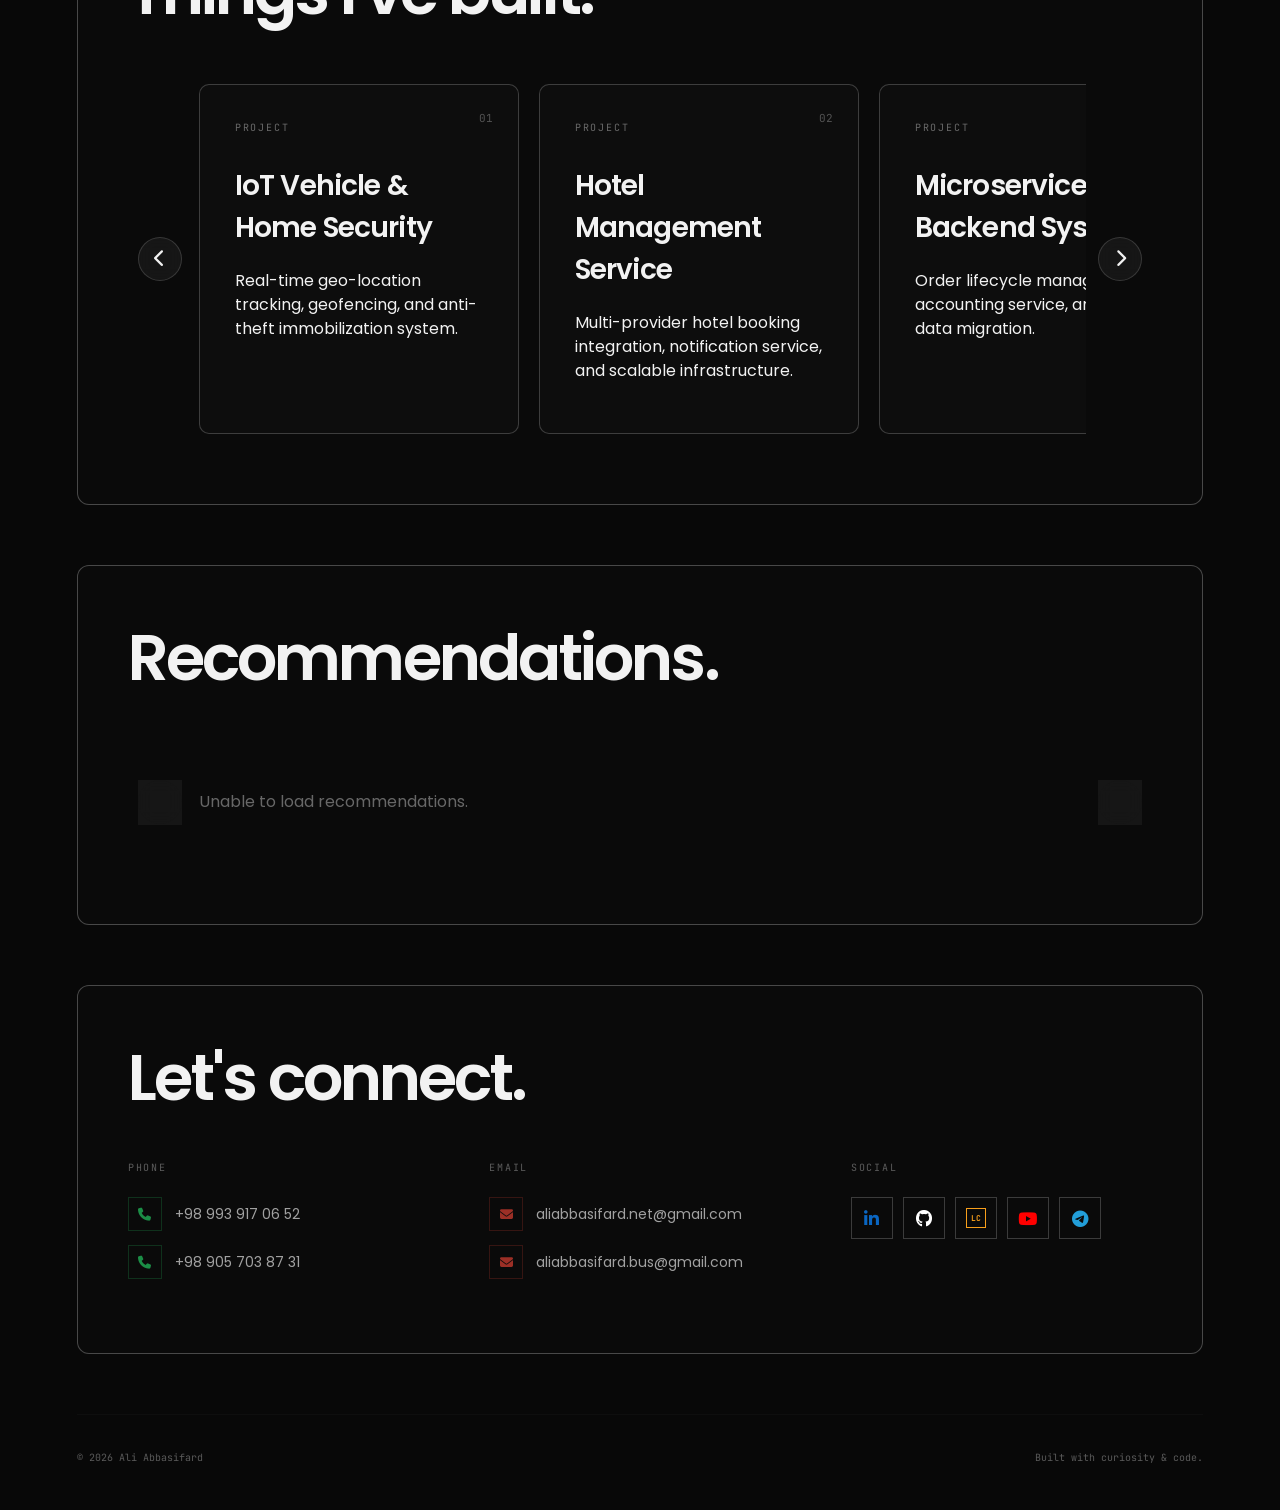
==== commit 32825b67: "add resume section" ====
--- a/index.html
+++ b/index.html
@@ -70,8 +70,8 @@
         </section>
 
         <!-- =================================================
-             COMPANIES
-             ================================================= -->
+     COMPANIES
+     ================================================= -->
         <section class="section companies-section" id="companies">
             <div class="section-header">
                 <h2>Companies I've worked with.</h2>
@@ -81,7 +81,8 @@
                 <!-- Company 1 - RCDAT -->
                 <div class="company-card">
                     <div class="company-logo-wrapper">
-                        <div class="company-logo-placeholder">🔬</div>
+                        <img src="https://media.licdn.com/dms/image/v2/C4D0BAQHbRbeQQDvIzg/company-logo_100_100/company-logo_100_100/0/1631319212963?e=1789603200&v=beta&t=0LLxfvohOb2Ro2e28NlICbWVEL18-pD2W4eR6IL3y2A"
+                            alt="RCDAT Logo" class="company-logo">
                     </div>
                     <h3 class="company-name">Research Center for Developing Advanced Technologies</h3>
                     <p class="company-role">Full-time</p>
@@ -92,7 +93,8 @@
                 <!-- Company 2 - Okala -->
                 <div class="company-card">
                     <div class="company-logo-wrapper">
-                        <div class="company-logo-placeholder">🏢</div>
+                        <img src="https://media.licdn.com/dms/image/v2/D4D0BAQHKKqvtXbbkAQ/company-logo_100_100/B4DZcQwNWmIAAU-/0/1748332764551/okala_logo?e=1789603200&v=beta&t=B4dx0oxhKgymvexx5VPLNjPEYaVi-4Ch2rwPj3nmPzk"
+                            alt="Okala Logo" class="company-logo">
                     </div>
                     <h3 class="company-name">Okala</h3>
                     <p class="company-role">Full-time</p>
@@ -103,7 +105,8 @@
                 <!-- Company 3 - Alibaba Travels Co. -->
                 <div class="company-card">
                     <div class="company-logo-wrapper">
-                        <div class="company-logo-placeholder">✈️</div>
+                        <img src="https://media.licdn.com/dms/image/v2/D4E0BAQEL4uW2EtoWVw/company-logo_100_100/company-logo_100_100/0/1735990022977/alibaba_travels_logo?e=1789603200&v=beta&t=eAnpWPlp_6lRmf1x7AWrzbK72okcOv53dPtudQ5Vgo0"
+                            alt="Alibaba Travels Logo" class="company-logo">
                     </div>
                     <h3 class="company-name">Alibaba Travels Co.</h3>
                     <p class="company-role">Full-time</p>
@@ -114,7 +117,8 @@
                 <!-- Company 4 - Lander -->
                 <div class="company-card">
                     <div class="company-logo-wrapper">
-                        <div class="company-logo-placeholder">🚀</div>
+                        <img src="https://media.licdn.com/dms/image/v2/D4E0BAQFyxO_0KS2Xsg/company-logo_100_100/company-logo_100_100/0/1680774492563/landergroup_logo?e=1789603200&v=beta&t=cOB_Z5Pw9IuKrVznopiawdx3V6U8TL6osfHosMu2AuA"
+                            alt="Lander Logo" class="company-logo">
                     </div>
                     <h3 class="company-name">Lander | لندر</h3>
                     <p class="company-role">Full-time</p>
--- a/style.css
+++ b/style.css
@@ -398,11 +398,24 @@
     align-items: center;
     justify-content: center;
     transition: all 0.3s ease;
+    overflow: hidden;
 }
 
 .company-card:hover .company-logo-wrapper {
     border-color: rgba(251, 191, 36, 0.4);
     background: rgba(251, 191, 36, 0.05);
+}
+
+.company-logo {
+    width: 60%;
+    height: 60%;
+    object-fit: contain;
+    border-radius: 50%;
+    transition: transform 0.3s ease;
+}
+
+.company-card:hover .company-logo {
+    transform: scale(1.1);
 }
 
 .company-logo-placeholder {
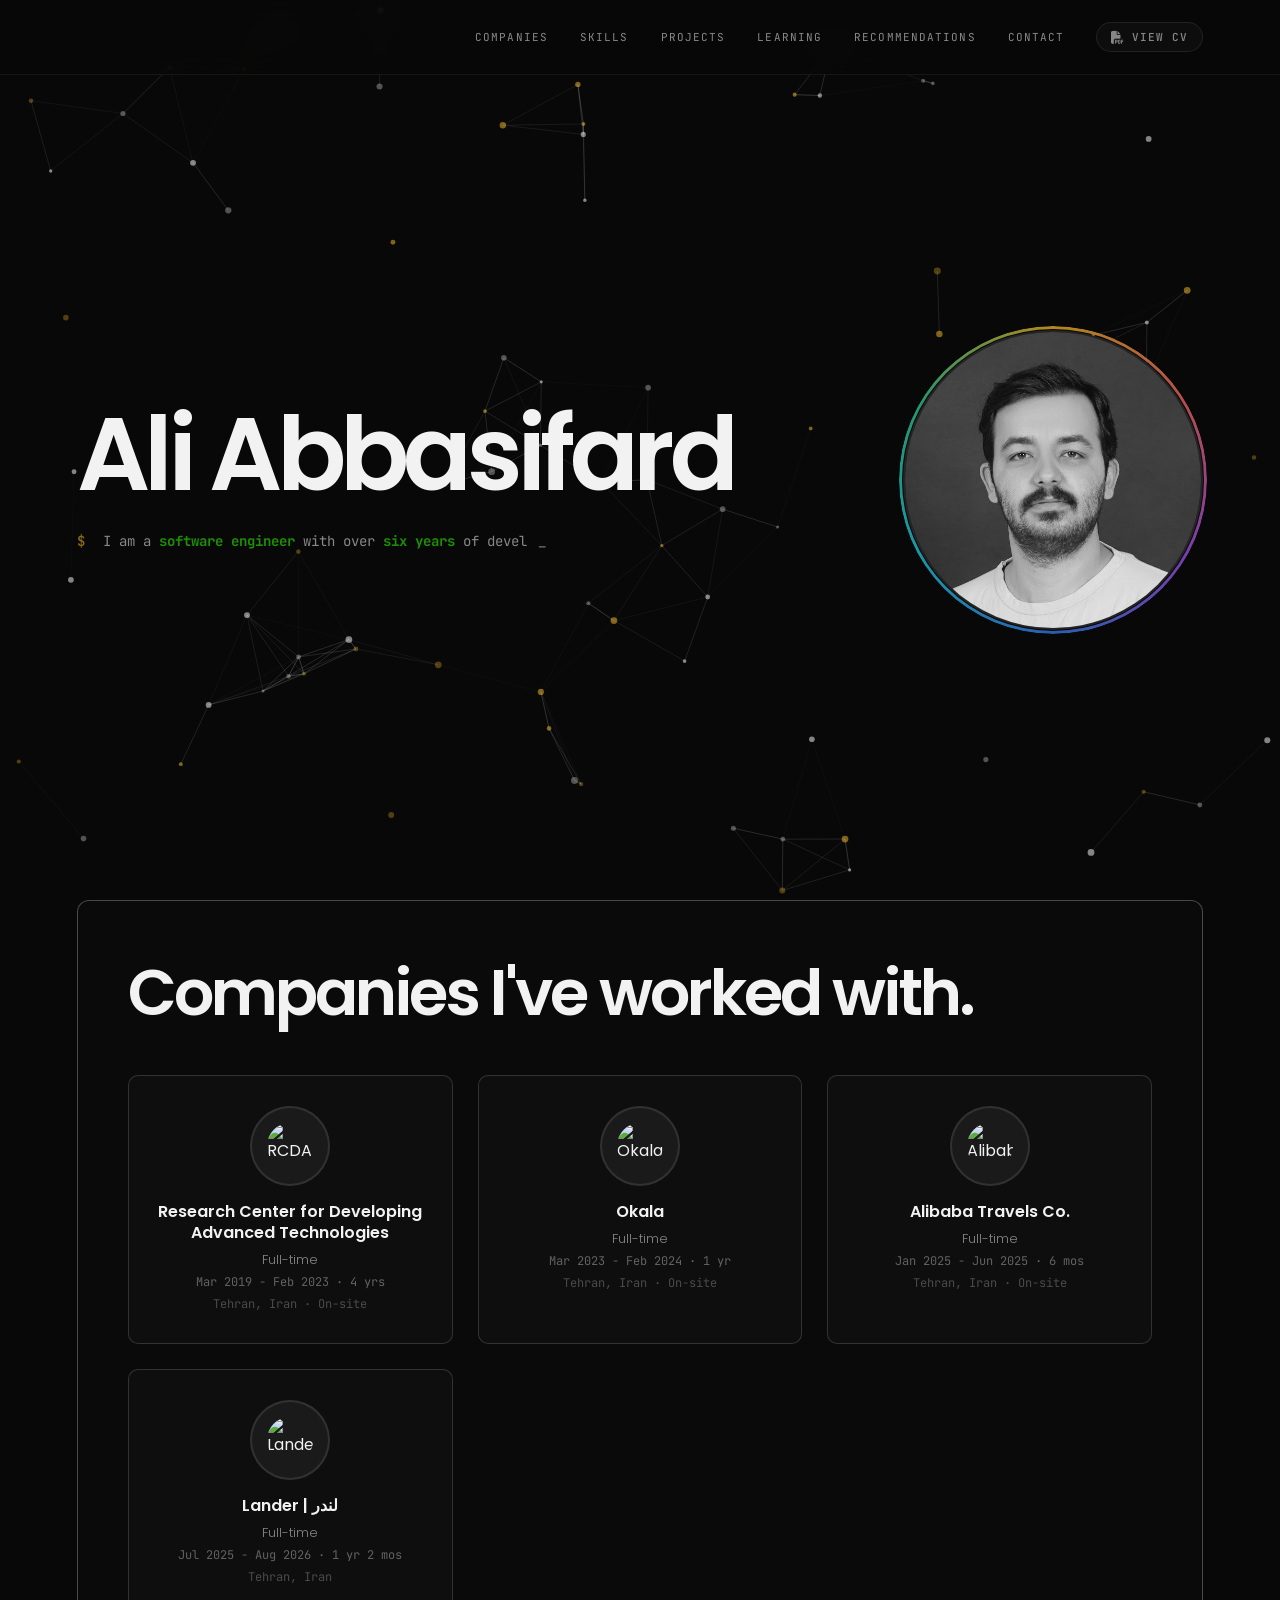
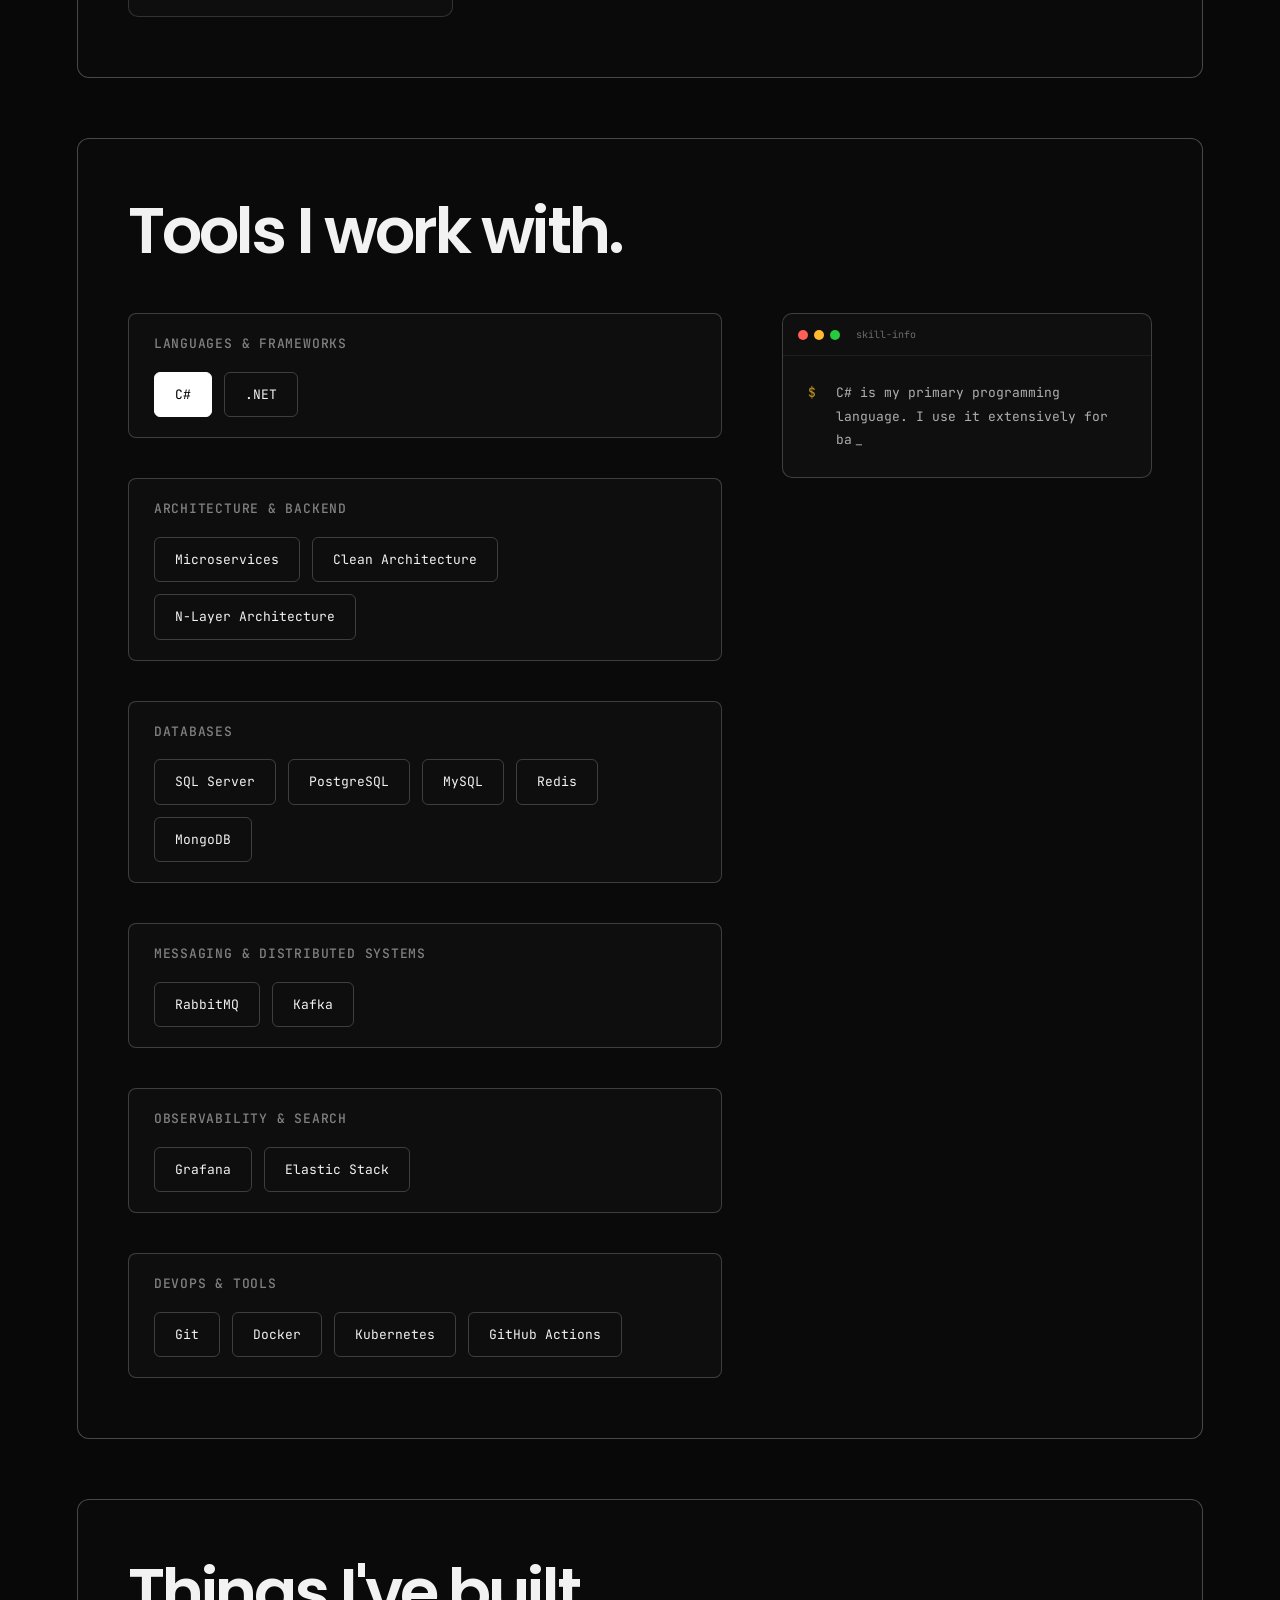
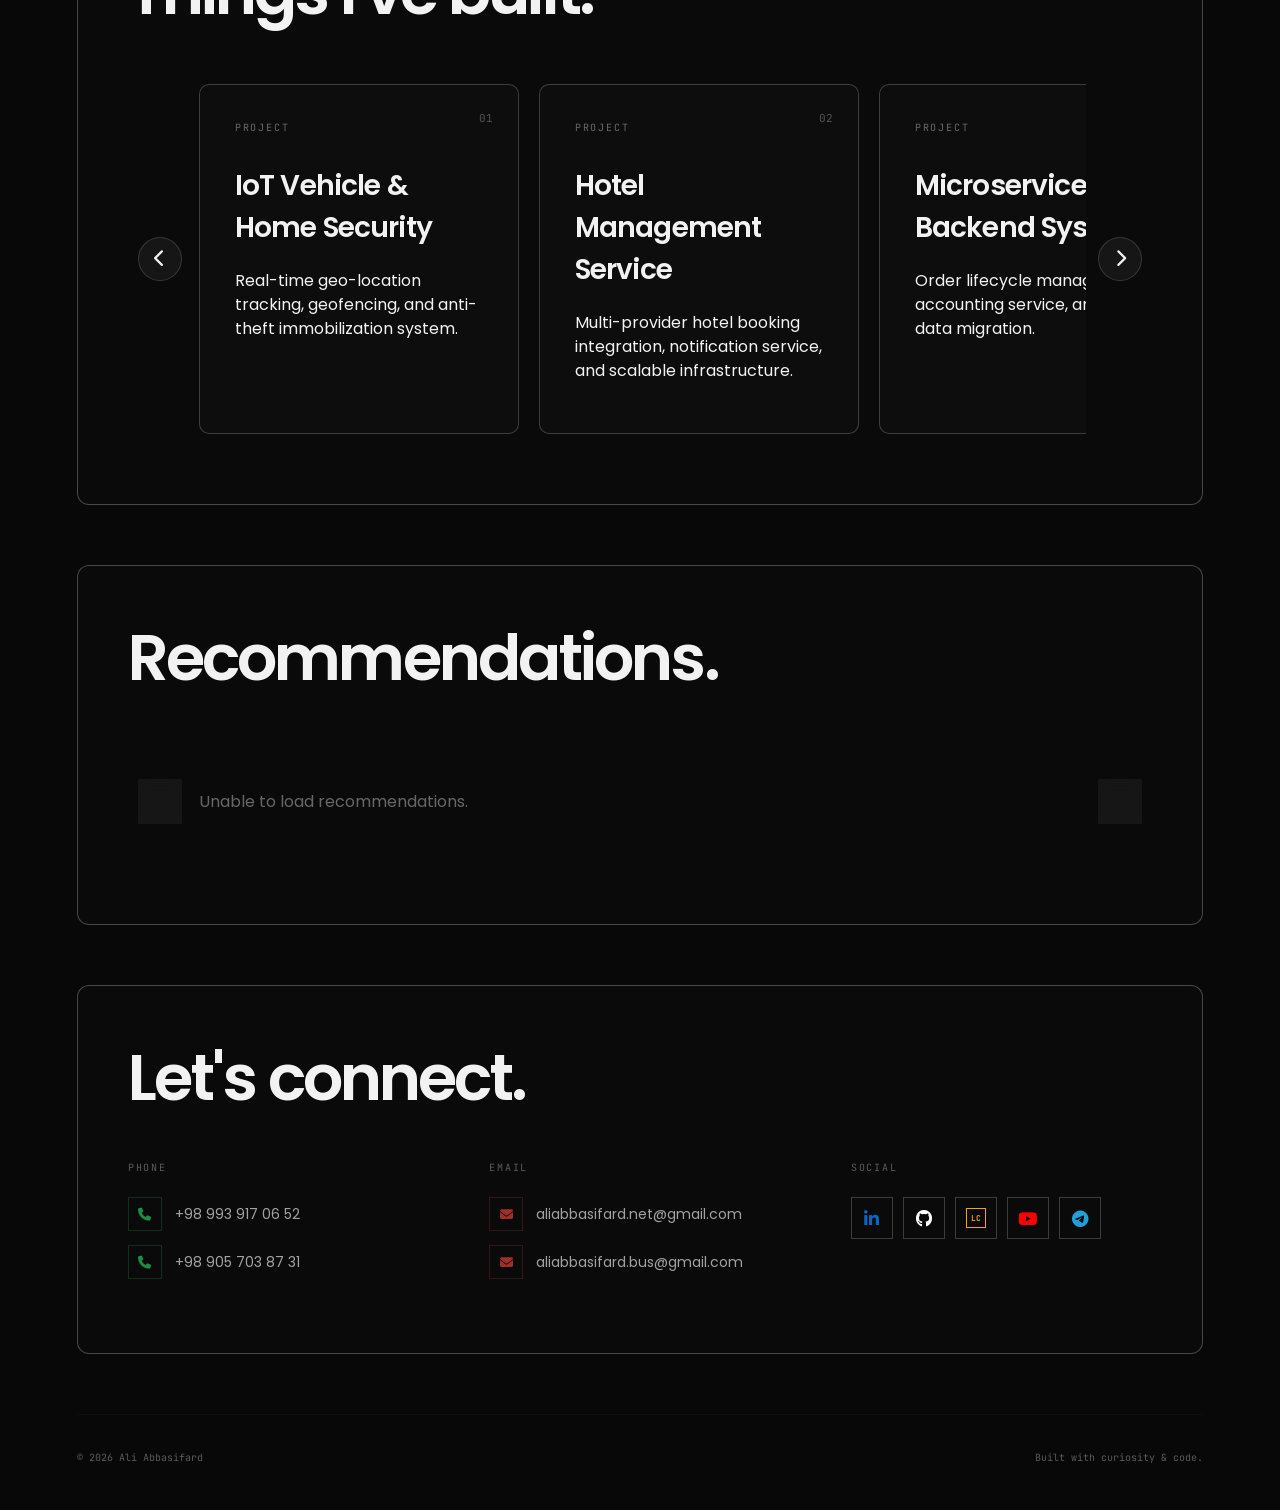
==== commit 3bd8b2d0: "add resume section" ====
--- a/index.html
+++ b/index.html
@@ -40,8 +40,8 @@
             <a href="#recommendations">Recommendations</a>
             <a href="#contact">Contact</a>
 
-            <!-- View CV button -->
-            <a href="Ali_Abbasifard_Resume.pdf" target="_blank" rel="noopener noreferrer" class="resume-btn">
+            <!-- View CV button (disabled) -->
+            <a href="#" class="resume-btn" onclick="return false;">
                 <i class="fas fa-file-pdf"></i> View CV
             </a>
         </nav>
@@ -70,8 +70,8 @@
         </section>
 
         <!-- =================================================
-     COMPANIES
-     ================================================= -->
+             COMPANIES
+             ================================================= -->
         <section class="section companies-section" id="companies">
             <div class="section-header">
                 <h2>Companies I've worked with.</h2>
@@ -1128,7 +1128,7 @@
                 <div class="contact-item">
                     <p class="contact-label">SOCIAL</p>
                     <div class="social-links">
-                        <a href="https://www.linkedin.com/in/iamfard13/" target="_blank" rel="noopener noreferrer"
+                        <a href="https://www.linkedin.com/in/aliabbasifard13/" target="_blank" rel="noopener noreferrer"
                             class="social-link linkedin" data-tooltip="LinkedIn" aria-label="LinkedIn">
                             <i class="fa-brands fa-linkedin-in"></i>
                         </a>
--- a/style.css
+++ b/style.css
@@ -114,7 +114,7 @@
     opacity: 1;
 }
 
-/* ─── Single View CV button ─── */
+/* ─── Disabled View CV button ─── */
 .resume-btn {
     display: inline-flex;
     align-items: center;
@@ -125,10 +125,12 @@
     font-weight: 500;
     letter-spacing: 0.05em;
     text-transform: none;
-    border: 1px solid #fbbf24;
-    background: #fbbf24;
-    color: #080808;
-    transition: background 0.25s ease, border-color 0.25s ease;
+    border: 1px solid rgba(255, 255, 255, 0.15);
+    background: rgba(255, 255, 255, 0.05);
+    color: rgba(255, 255, 255, 0.3);
+    cursor: not-allowed;
+    pointer-events: none;
+    transition: none;
 }
 
 .resume-btn i {
@@ -136,10 +138,9 @@
 }
 
 .resume-btn:hover {
-    background: #fcd34d;
-    border-color: #fcd34d;
-    color: #080808;
-    opacity: 1;
+    background: rgba(255, 255, 255, 0.05);
+    border-color: rgba(255, 255, 255, 0.15);
+    color: rgba(255, 255, 255, 0.3);
 }
 
 /* =========================================================
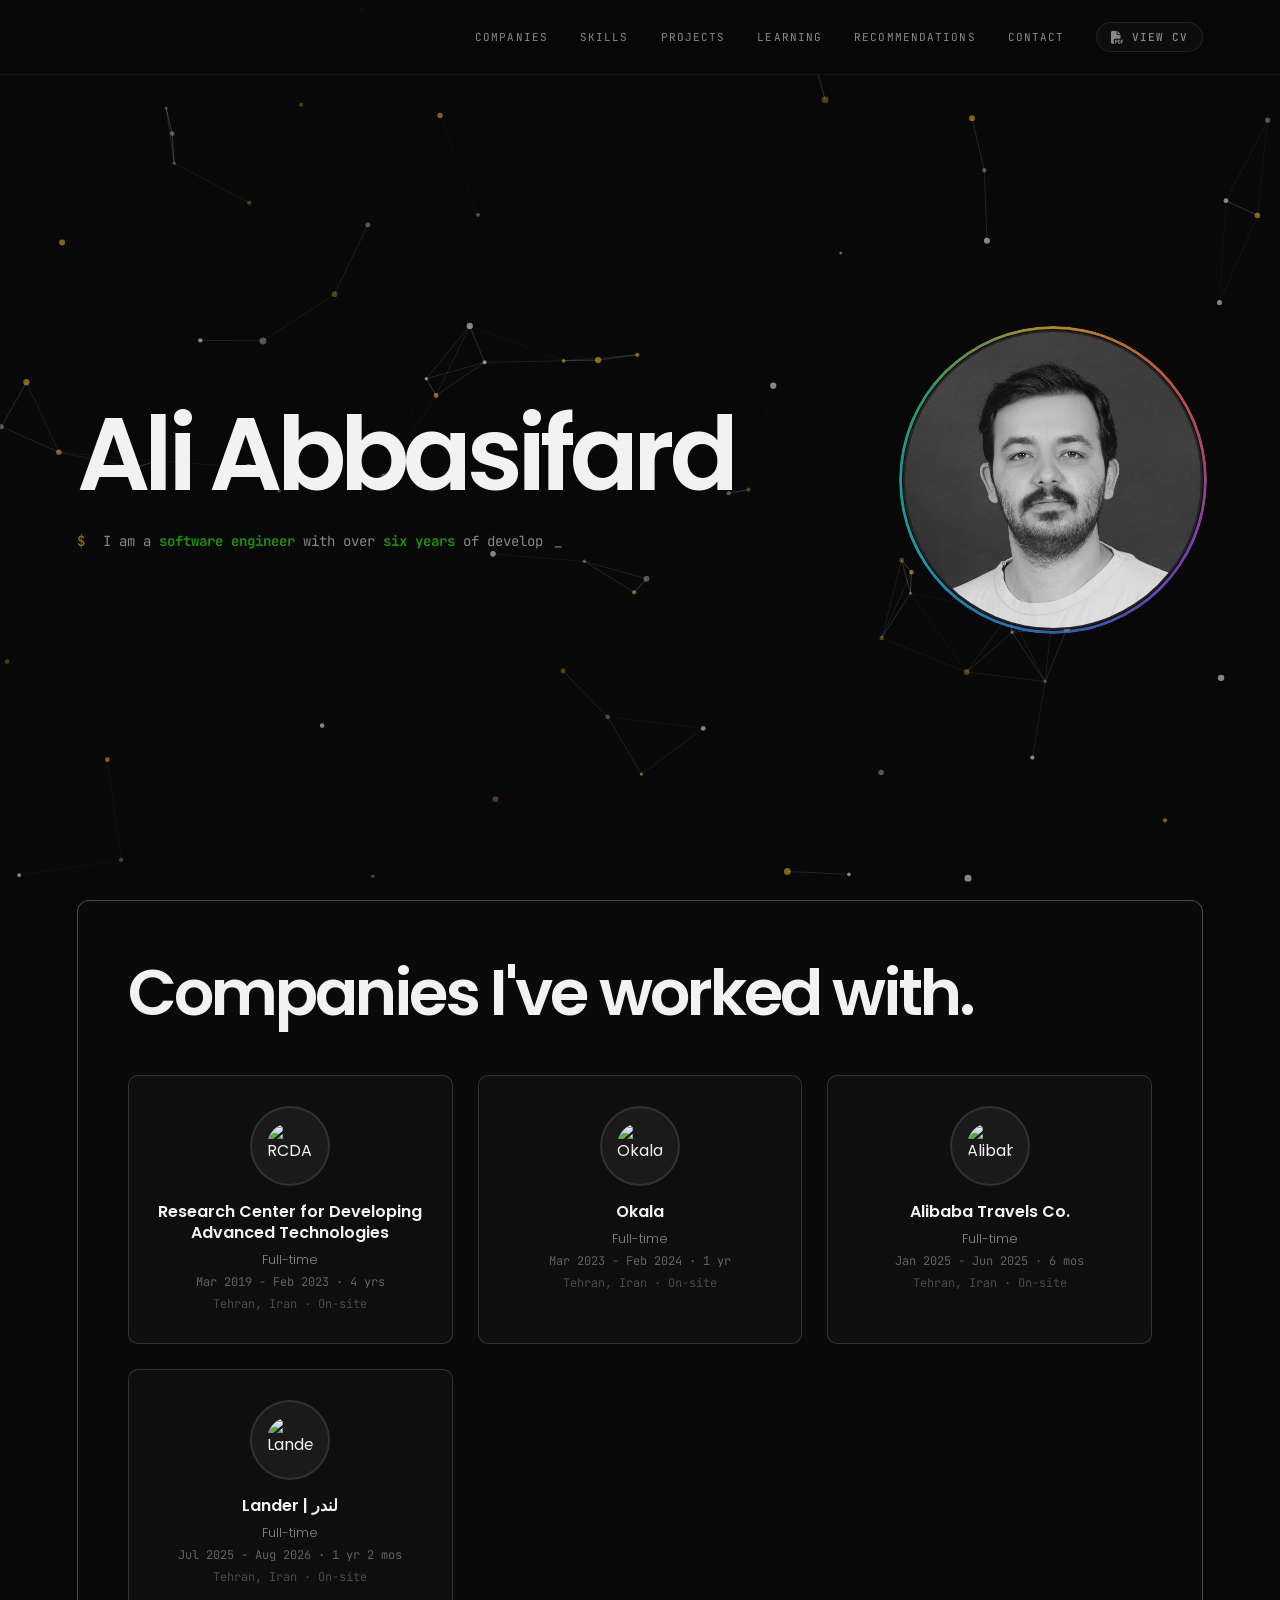
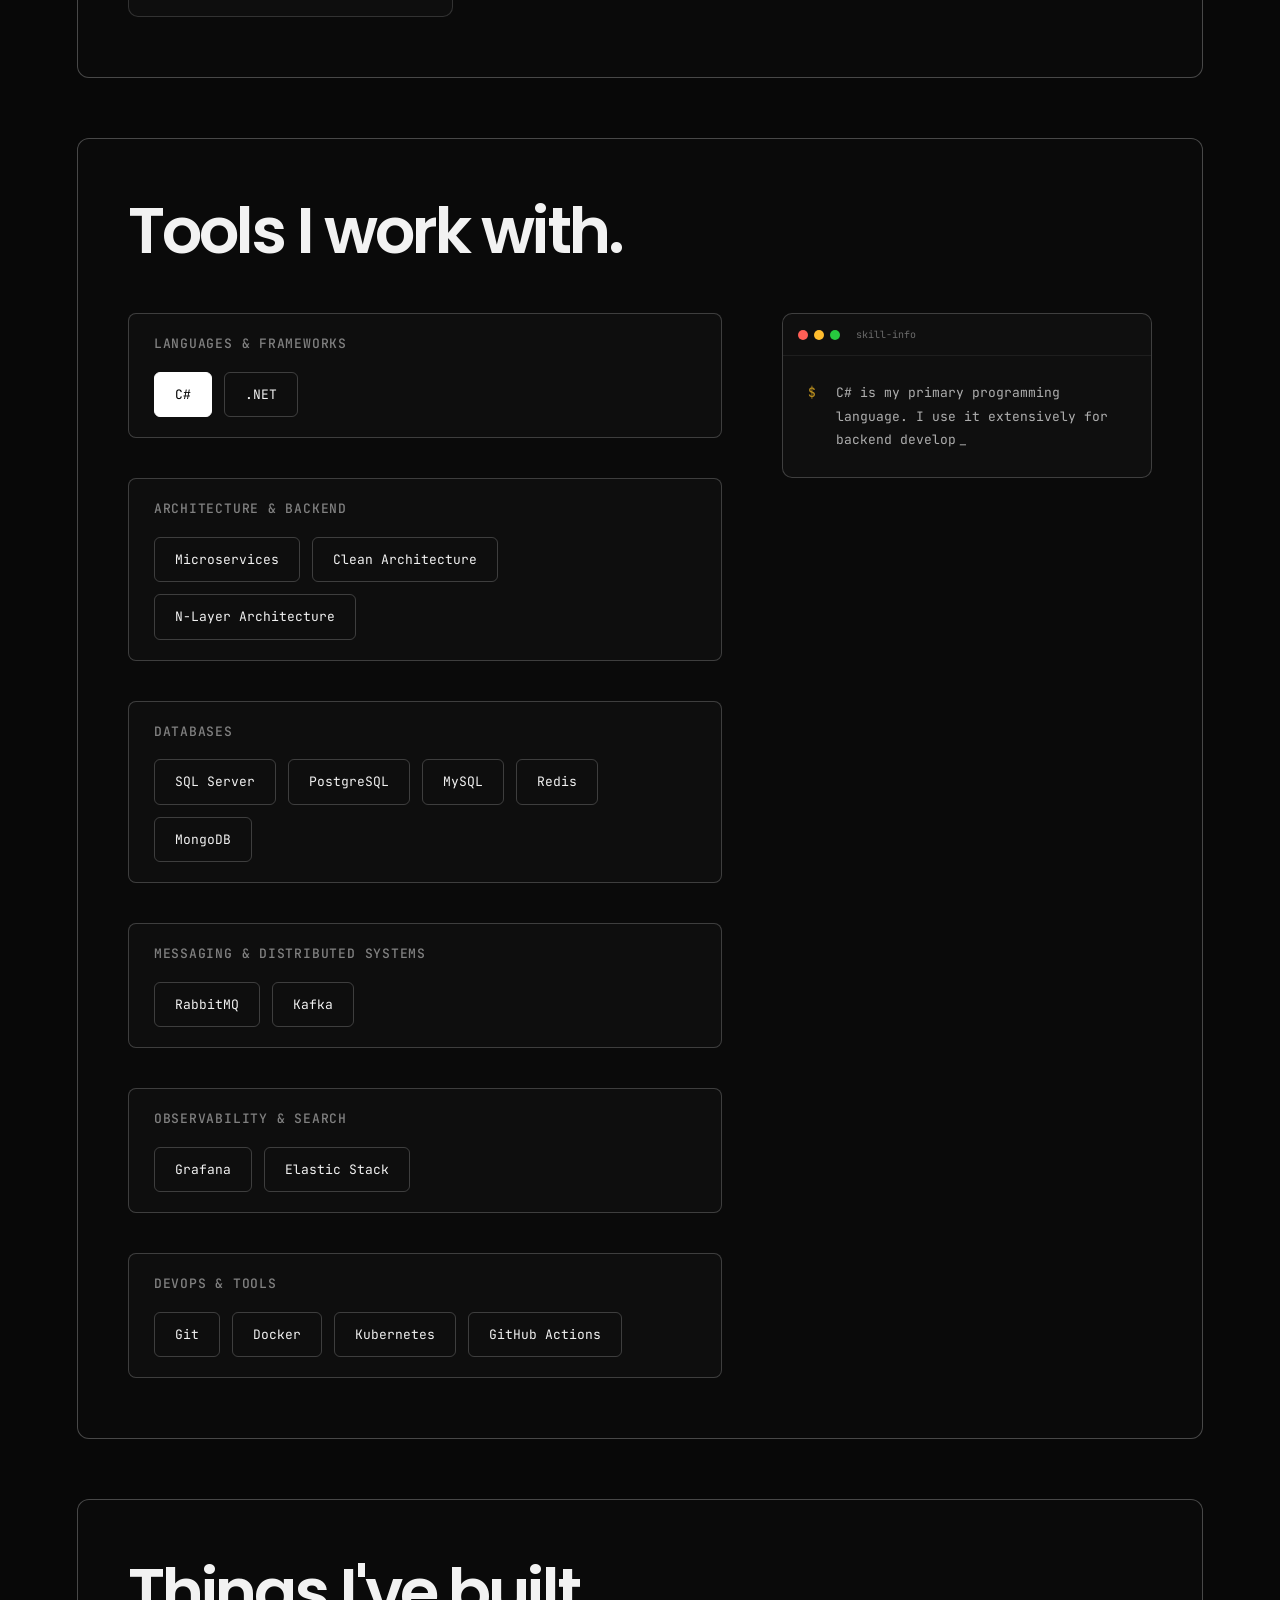
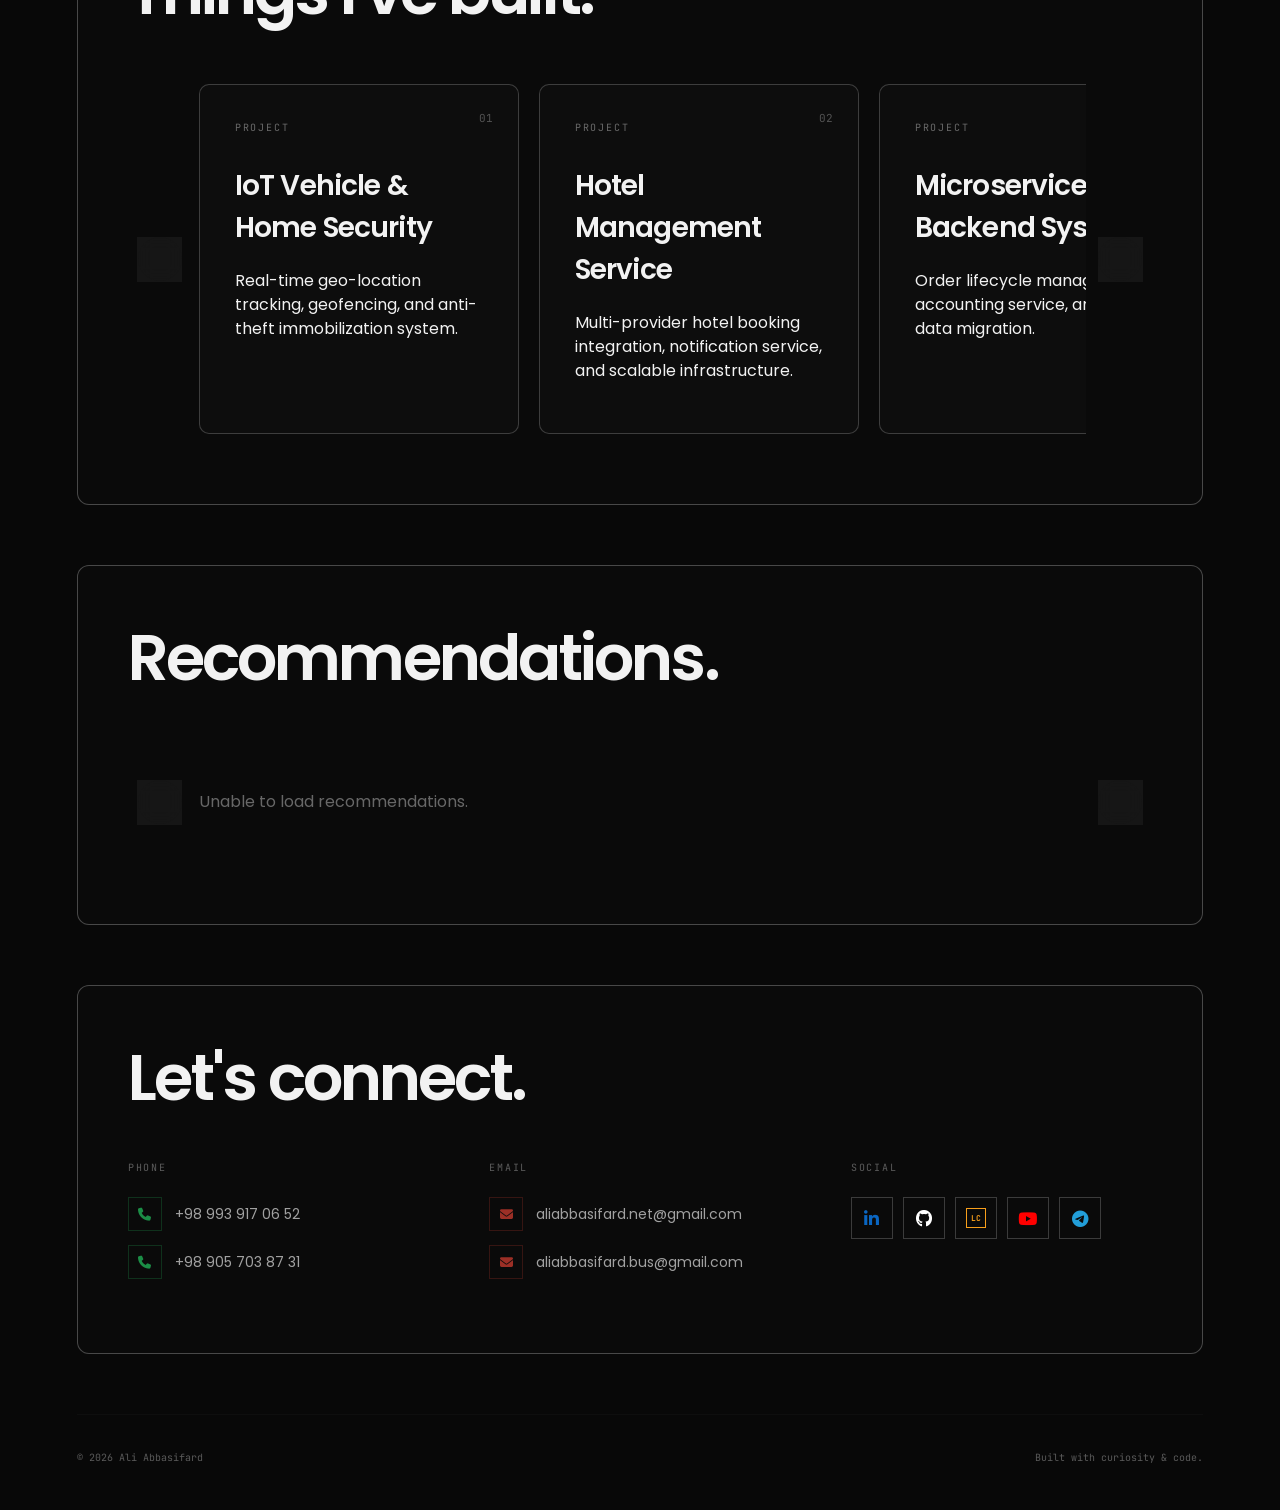
==== commit b648a7e1: "add resume section" ====
--- a/index.html
+++ b/index.html
@@ -123,7 +123,7 @@
                     <h3 class="company-name">Lander | لندر</h3>
                     <p class="company-role">Full-time</p>
                     <p class="company-period">Jul 2025 - Aug 2026 · 1 yr 2 mos</p>
-                    <p class="company-location">Tehran, Iran</p>
+                    <p class="company-location">Tehran, Iran · On-site</p>
                 </div>
             </div>
         </section>
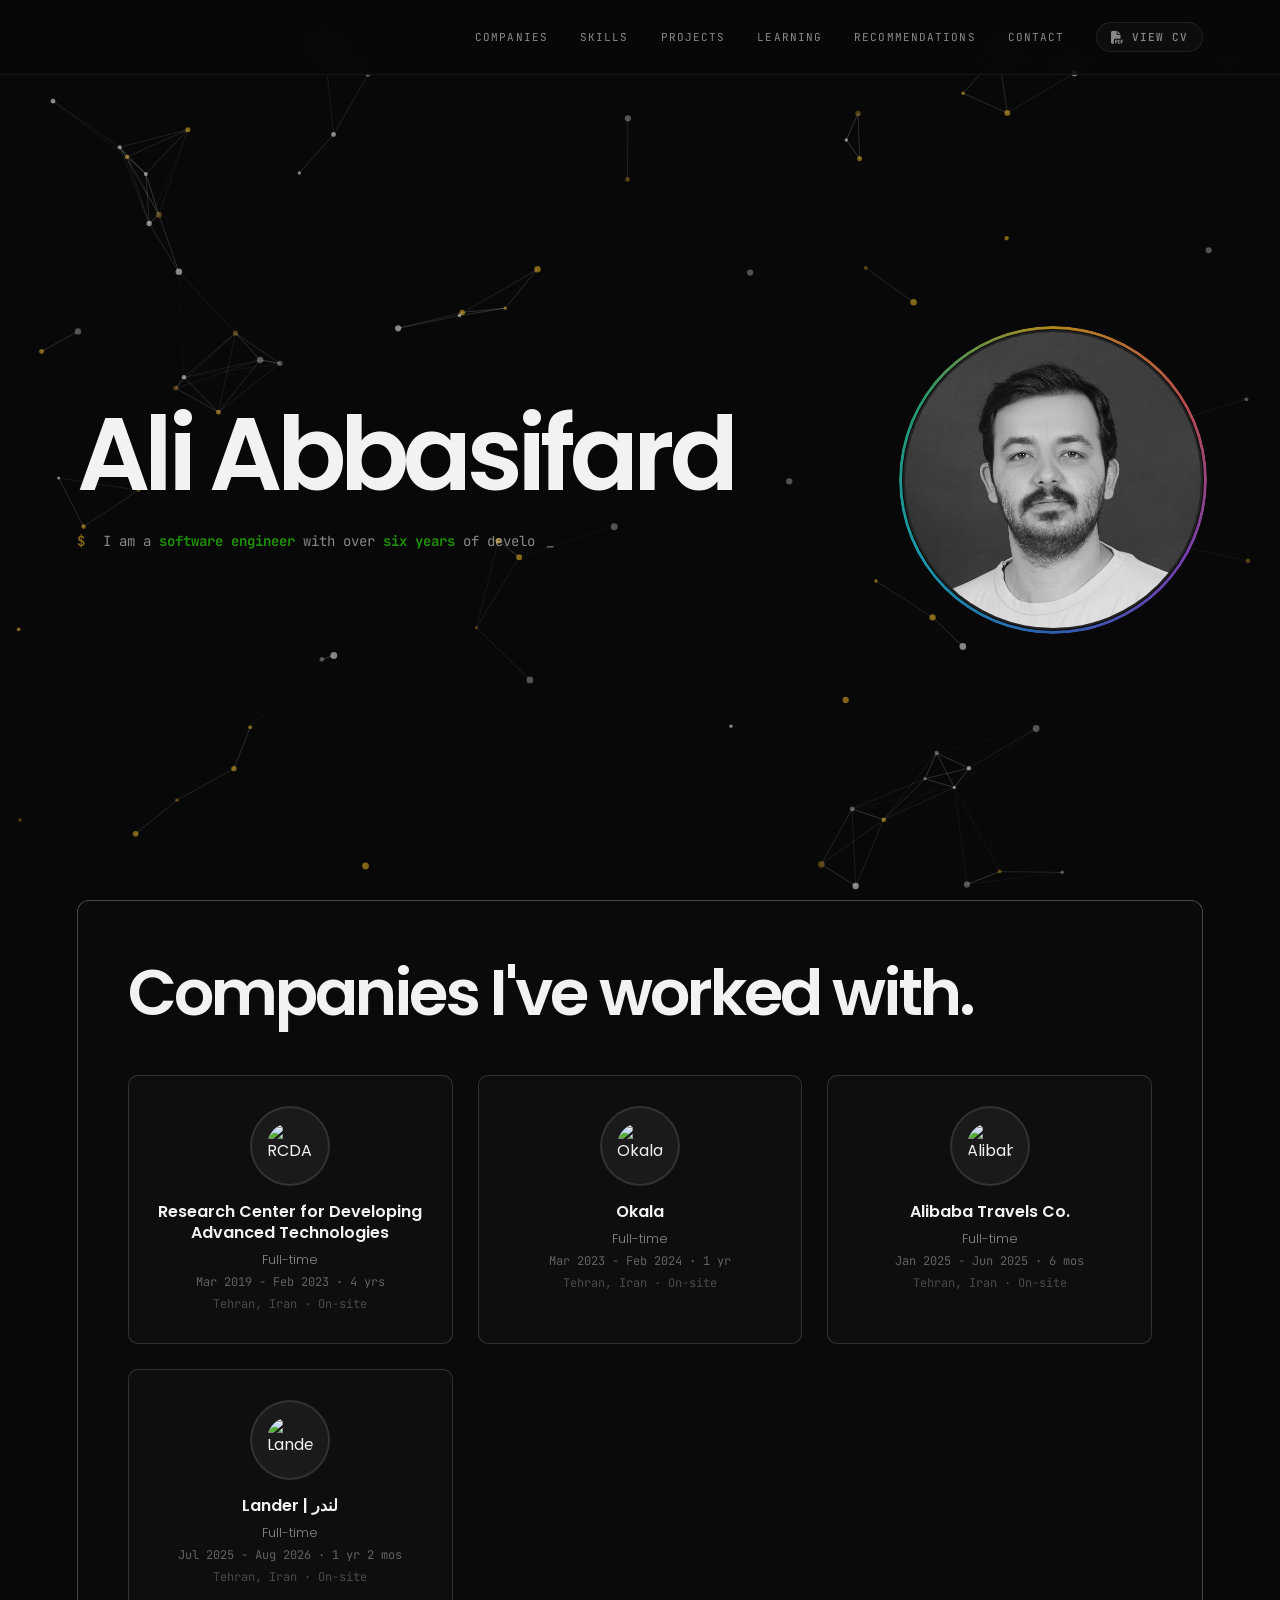
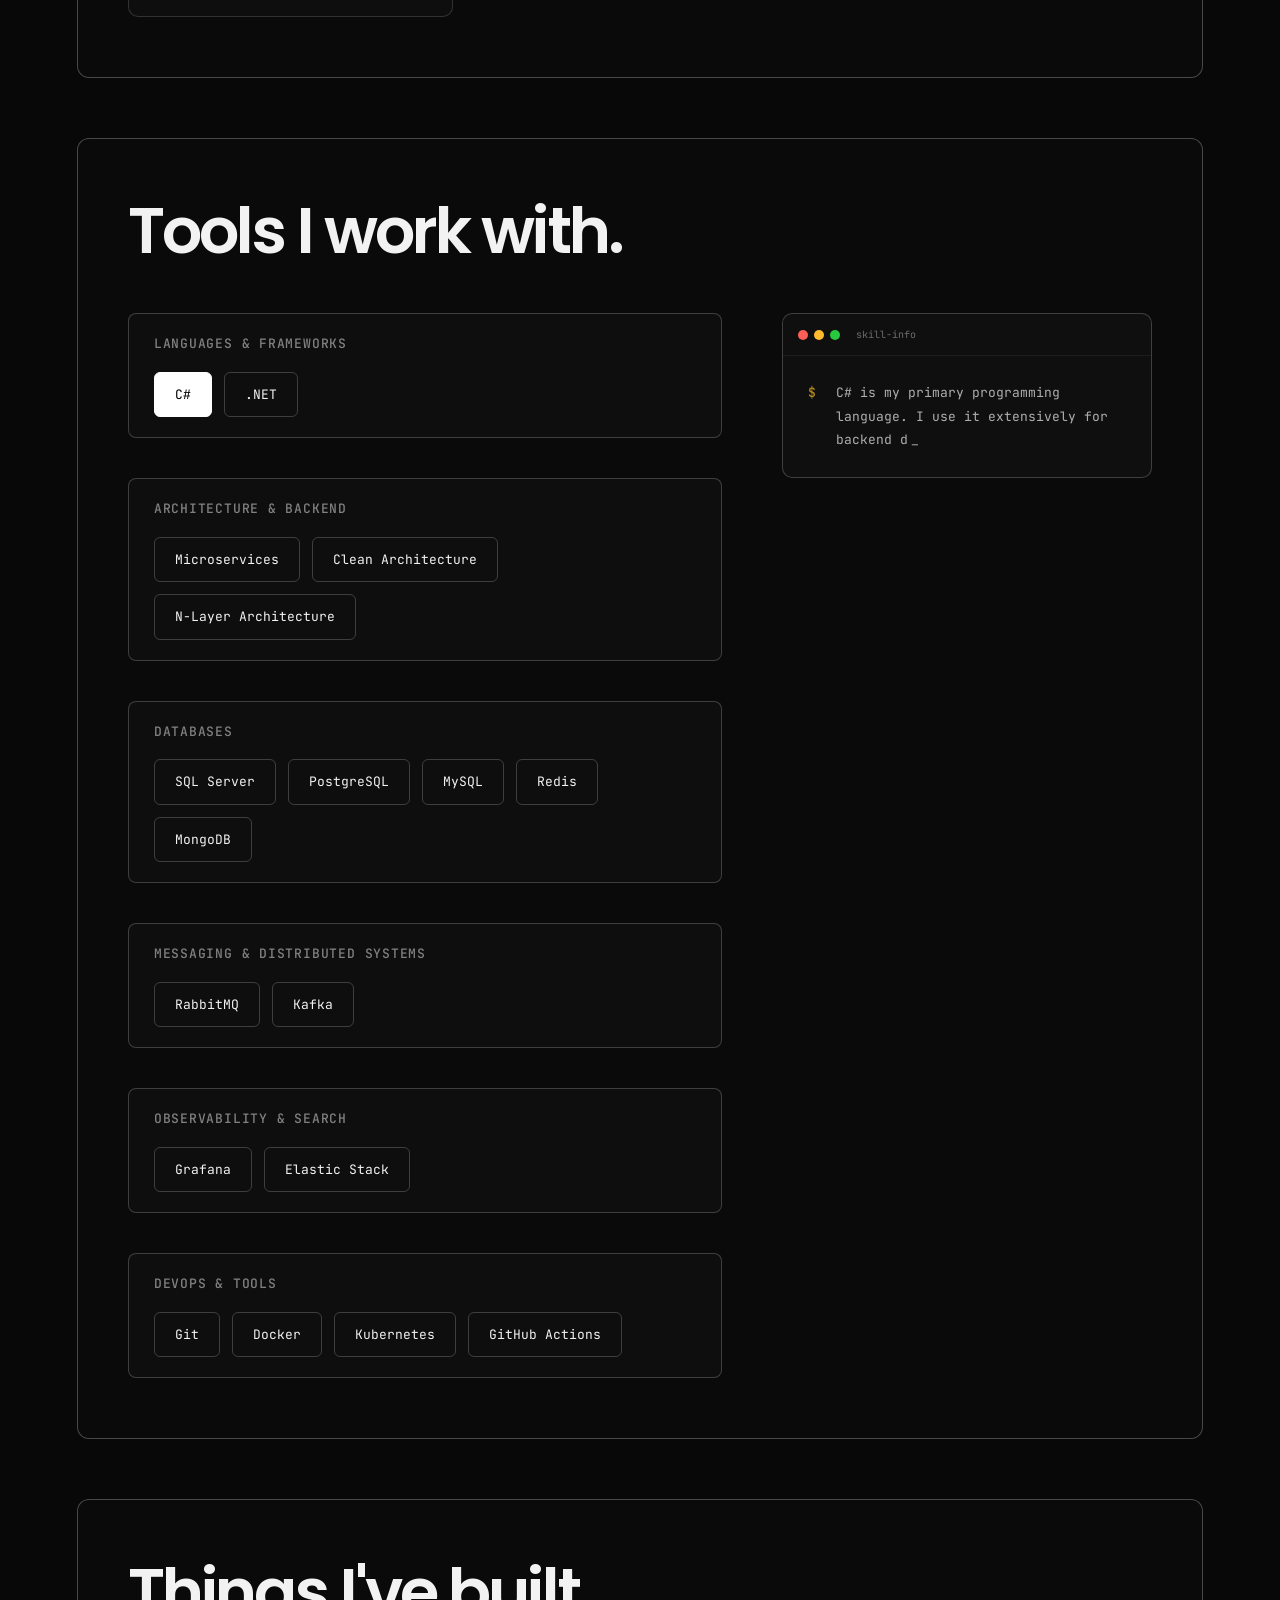
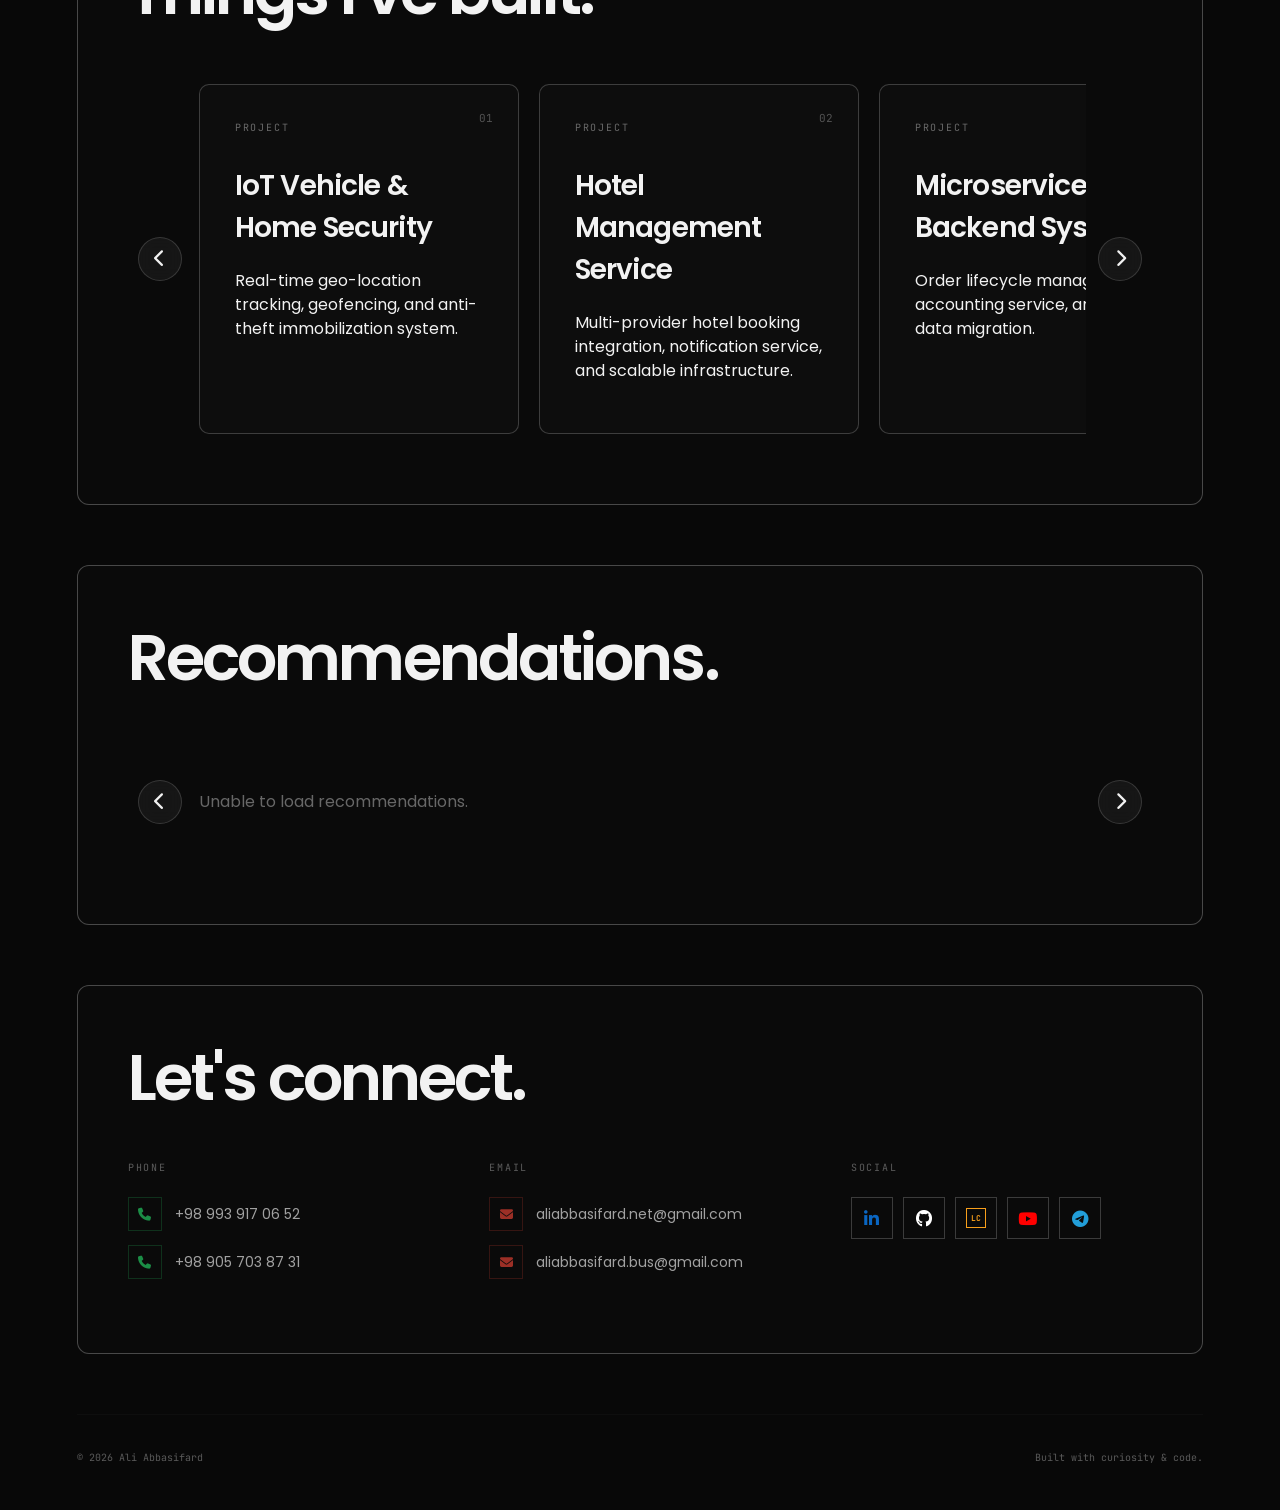
==== commit c3874eea: "add resume section" ====
--- a/index.html
+++ b/index.html
@@ -40,8 +40,8 @@
             <a href="#recommendations">Recommendations</a>
             <a href="#contact">Contact</a>
 
-            <!-- View CV button (disabled) -->
-            <a href="#" class="resume-btn" onclick="return false;">
+            <!-- View CV button -->
+            <a href="Ali_Abbasifard_Resume.pdf" class="resume-btn" target="_blank" rel="noopener noreferrer">
                 <i class="fas fa-file-pdf"></i> View CV
             </a>
         </nav>
